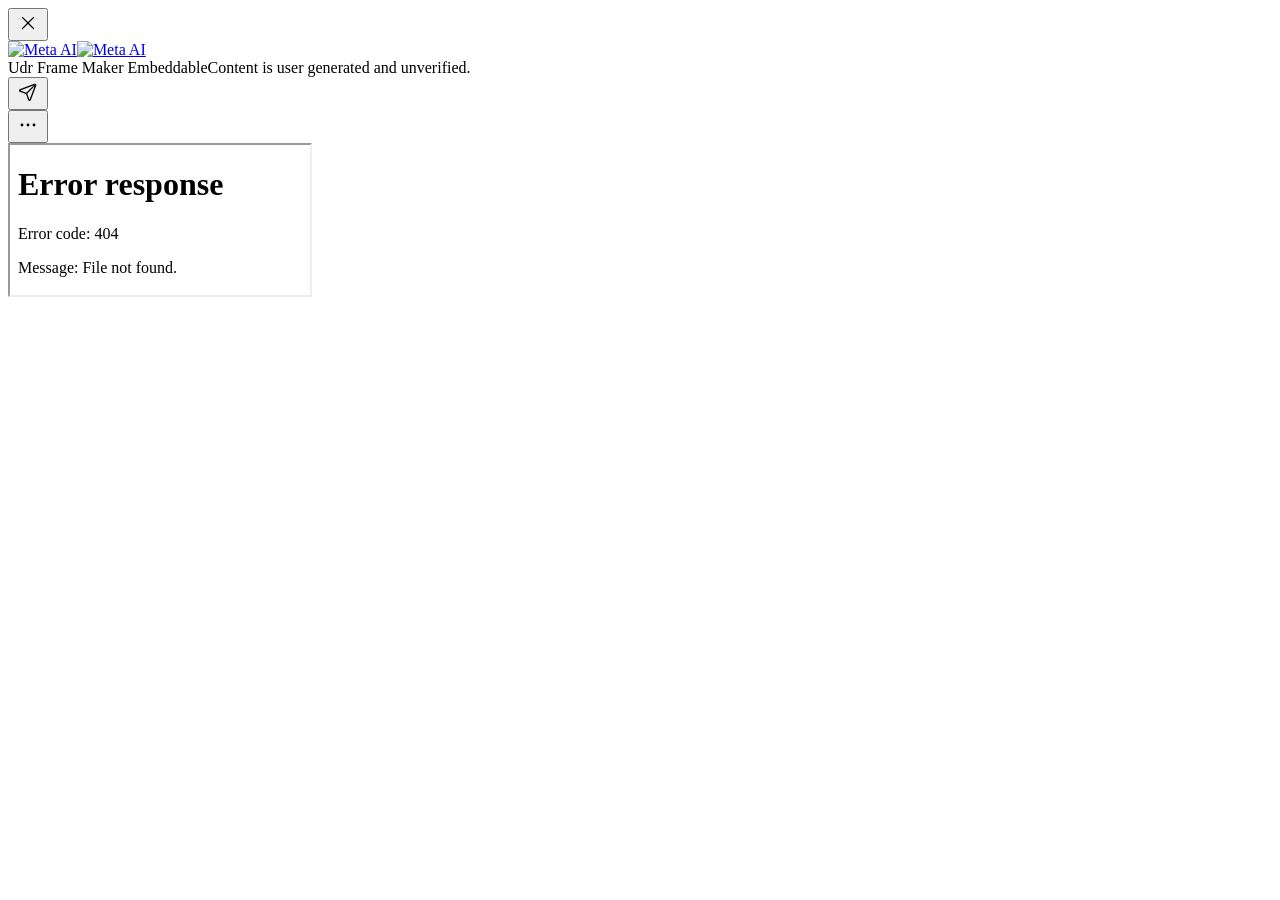
==== docs/frame-maker/index.html @ 762e9730 "Add files via upload" ====
<!DOCTYPE html>
<!-- saved from url=(0064)https://www.meta.ai/share/a/78ce10a7-9232-4076-9b09-991874a0c097 -->
<html lang="en-US" dir="ltr" class="omuUYW_variable K58pLa_variable ofgVna_variable light antialiased" data-style="default" data-accent-color="blue"><head><meta http-equiv="Content-Type" content="text/html; charset=UTF-8"><meta name="viewport" content="width=device-width, initial-scale=1, maximum-scale=2, viewport-fit=cover"><link rel="stylesheet" href="./Frame_Maker_files/1az8edaj9lvr_.css" nonce="" data-precedence="next"><link rel="stylesheet" href="./Frame_Maker_files/1r941-eexidie.css" nonce="" data-precedence="next"><link rel="stylesheet" href="./Frame_Maker_files/2yqb62jqntuq0.css" nonce="" data-precedence="next"><link rel="stylesheet" href="./Frame_Maker_files/24xv6fzsaklmb.css" nonce="" data-precedence="next"><link rel="stylesheet" href="./Frame_Maker_files/3quj_fhvs-ds9.css" nonce="" data-precedence="next"><link rel="stylesheet" href="./Frame_Maker_files/3t6sdti575wzf.css" nonce="" data-precedence="next"><link rel="preload" as="script" fetchpriority="low" nonce="" href="./Frame_Maker_files/1_unc89zje1l3.js.download"><script src="./Frame_Maker_files/2_u_4-7ysrbjp.js.download" async="" nonce=""></script><script src="./Frame_Maker_files/0rd384-a-ngv3.js.download" async="" nonce=""></script><script src="./Frame_Maker_files/3cq9nfx4krlt_.js.download" async="" nonce=""></script><script src="./Frame_Maker_files/15lg8do6tvazp.js.download" async="" nonce=""></script><script src="./Frame_Maker_files/turbopack-2sqw3b0qqgmuj.js.download" async="" nonce=""></script><script src="./Frame_Maker_files/3ncd0e75acvi-.js.download" async="" nonce=""></script><script src="./Frame_Maker_files/0eiaaulq25mcd.js.download" async="" nonce=""></script><script src="./Frame_Maker_files/3s1lkmk0lsqra.js.download" async="" nonce=""></script><script src="./Frame_Maker_files/3ypbvv2n56hql.js.download" async="" nonce=""></script><script src="./Frame_Maker_files/2pgp209qe24av.js.download" async="" nonce=""></script><script src="./Frame_Maker_files/0bh_pd_2nnjsx.js.download" async="" nonce=""></script><script src="./Frame_Maker_files/2890objf28g1h.js.download" async="" nonce=""></script><script src="./Frame_Maker_files/3rz49u5aud30x.js.download" async="" nonce=""></script><script src="./Frame_Maker_files/0wgs88-2i3tuy.js.download" async="" nonce=""></script><script src="./Frame_Maker_files/0gtzbr8eihewe.js.download" async="" nonce=""></script><script src="./Frame_Maker_files/0g1yjfb9in0f4.js.download" async="" nonce=""></script><script src="./Frame_Maker_files/220s6seiiu5fl.js.download" async="" nonce=""></script><script src="./Frame_Maker_files/080nm64b98-8l.js.download" async="" nonce=""></script><script src="./Frame_Maker_files/336tciquglqsl.js.download" async="" nonce=""></script><script src="./Frame_Maker_files/3h5s6an099ws6.js.download" async="" nonce=""></script><script src="./Frame_Maker_files/1ms9xt20986y0.js.download" async="" nonce=""></script><script src="./Frame_Maker_files/0bf6mpxa1lnct.js.download" async="" nonce=""></script><script src="./Frame_Maker_files/3-occmv4fwo_g.js.download" async="" nonce=""></script><script src="./Frame_Maker_files/3fqr0gtn1bdom.js.download" async="" nonce=""></script><script src="./Frame_Maker_files/0dhohu84yffn-.js.download" async="" nonce=""></script><script src="./Frame_Maker_files/1v8j8_xpa_z20.js.download" async="" nonce=""></script><script src="./Frame_Maker_files/0o5v_vohmw3m4.js.download" async="" nonce=""></script><script src="./Frame_Maker_files/1-928oi-eosh2.js.download" async="" nonce=""></script><script src="./Frame_Maker_files/27itnyb6g-df4.js.download" async="" nonce=""></script><script src="./Frame_Maker_files/30ee227tkrza1.js.download" async="" nonce=""></script><script src="./Frame_Maker_files/31lz42og5q9qy.js.download" async="" nonce=""></script><script src="./Frame_Maker_files/3do5s8m4vkclv.js.download" async="" nonce=""></script><script src="./Frame_Maker_files/3iuuhqgcvnoi2.js.download" async="" nonce=""></script><script src="./Frame_Maker_files/3e90junbt_ht_.js.download" async="" nonce=""></script><script src="./Frame_Maker_files/2_j6565clm1ks.js.download" async="" nonce=""></script><script src="./Frame_Maker_files/15070a2gybytv.js.download" async="" nonce=""></script><script src="./Frame_Maker_files/41r85hjwhp9mz.js.download" async="" nonce=""></script><script src="./Frame_Maker_files/2qrhfye0fxcum.js.download" async="" nonce=""></script><script src="./Frame_Maker_files/3t026bw2-orm-.js.download" async="" nonce=""></script><script src="./Frame_Maker_files/21gnvw_u1j00p.js.download" async="" nonce=""></script><script src="./Frame_Maker_files/2wk9kvdbys0jx.js.download" async="" nonce=""></script><script src="./Frame_Maker_files/40loj0b950hpk.js.download" async="" nonce=""></script><script src="./Frame_Maker_files/0ka4haw2vhnzj.js.download" async="" nonce=""></script><script src="./Frame_Maker_files/3ckf4c_0pj936.js.download" async="" nonce=""></script><script src="./Frame_Maker_files/28vy7zdvh6d0u.js.download" async="" nonce=""></script><script src="./Frame_Maker_files/346nlt87f6mcx.js.download" async="" nonce=""></script><script src="./Frame_Maker_files/1lp52zn1w1luy.js.download" async="" nonce=""></script><script src="./Frame_Maker_files/3i_j5xgqop20h.js.download" async="" nonce=""></script><script src="./Frame_Maker_files/1i9kijdj2_1mx.js.download" async="" nonce=""></script><script src="./Frame_Maker_files/15uqq732h7a_o.js.download" async="" nonce=""></script><script src="./Frame_Maker_files/08ub47aakwllo.js.download" async="" nonce=""></script><script src="./Frame_Maker_files/1iw2jnnj3bsuy.js.download" async="" nonce=""></script><script src="./Frame_Maker_files/3oc6zfxgu0qq8.js.download" async="" nonce=""></script><script src="./Frame_Maker_files/37tiq3qeb875_.js.download" async="" nonce=""></script><script src="./Frame_Maker_files/3s4sm8rzntevz.js.download" async="" nonce=""></script><meta name="theme-color" content="#ffffff" media="(prefers-color-scheme: light)"><meta name="theme-color" content="#17171a" media="(prefers-color-scheme: dark)"><title>Meta AI</title><meta name="description" content="Use Meta AI assistant to get things done, create AI-generated images for free, and get answers to any of your questions."><meta name="apple-itunes-app" content="app-id=1558240027"><meta name="format-detection" content="telephone=no"><link rel="icon" href="https://www.meta.ai/favicon.ico?v=3" sizes="16x16 32x32 48x48" data-default-icon="/favicon.ico?v=3" data-badged-icon="/favicon-badged.ico?v=3"><link rel="apple-touch-icon" href="https://www.meta.ai/images/pwa_icons/apple/180.png?v=1"><meta name="next-size-adjust" content=""><link rel="manifest" href="https://www.meta.ai/manifest.json?v=2" crossorigin="use-credentials"><script id="ecto-is-employee" nonce="">window.__ECTO_IS_EMPLOYEE__=false;</script><script id="ecto-system-theme" nonce="">(function(){try{var d=document.documentElement,c=d.classList,m=window.matchMedia("(prefers-color-scheme: dark)");if(m.matches&&!c.contains("dark")){c.remove("light");c.add("dark")}else if(!m.matches&&!c.contains("light")){c.remove("dark");c.add("light")}}catch(e){}})()</script><script id="ecto-app-install-banner" nonce="">(function(){try{if(window.sessionStorage.getItem("ecto_app_install_banner_dismissed")==="1"||window.matchMedia("(display-mode: standalone)").matches){document.documentElement.setAttribute("data-app-install-banner","hidden")}}catch(e){}})()</script><script id="ecto-logged-out-signin-card" nonce="">(function(){try{if(window.sessionStorage.getItem("ecto_logged_out_signin_card_dismissed")==="1"){document.documentElement.setAttribute("data-signin-card","hidden")}}catch(e){}})()</script><script src="./Frame_Maker_files/0c0hxoamwjsbw.js.download" nomodule="" nonce=""></script><link rel="preload" href="https://www.meta.ai/_next/static/immutable/media/OptimisticAI_VF_Optimized-s.p.1qcbydubu9isy.woff2" as="font" crossorigin="" nonce="" type="font/woff2"><link rel="preload" href="https://www.meta.ai/_next/static/immutable/media/OptimisticAI_W_TextRegularIt-s.p.2woqy10pf2_t7.woff2" as="font" crossorigin="" nonce="" type="font/woff2"><script src="./Frame_Maker_files/script.js.download" data-sdkn="@vercel/analytics/next" data-sdkv="2.0.1" data-disable-auto-track="1" data-view-endpoint="/e8eadd7b59a4e501/view" data-event-endpoint="/e8eadd7b59a4e501/event" data-session-endpoint="/e8eadd7b59a4e501/session" defer=""></script><script src="./Frame_Maker_files/script(1).js.download" defer="" data-sdkn="@vercel/speed-insights/next" data-sdkv="2.0.0" data-route="/share/a/[id]" data-endpoint="/cd6c4e7474f67e39/vitals"></script><script src="./Frame_Maker_files/0lg3_vsim2ci9.js.download"></script><script src="./Frame_Maker_files/3918_xlq348h5.js.download"></script><script src="./Frame_Maker_files/34nuj2z7hrxkr.js.download"></script><script src="./Frame_Maker_files/20r_zsz-ed1py.js.download"></script><script src="./Frame_Maker_files/0gi73nqjjpm0a.js.download"></script><script src="./Frame_Maker_files/3hz_h2fkp2vdf.js.download"></script><script src="./Frame_Maker_files/0_srj3a9d35-q.js.download"></script><script src="./Frame_Maker_files/3myfqalqn5-c1.js.download"></script><style type="text/css">[data-sonner-toaster][dir=ltr],html[dir=ltr]{--toast-icon-margin-start:-3px;--toast-icon-margin-end:4px;--toast-svg-margin-start:-1px;--toast-svg-margin-end:0px;--toast-button-margin-start:auto;--toast-button-margin-end:0;--toast-close-button-start:0;--toast-close-button-end:unset;--toast-close-button-transform:translate(-35%, -35%)}[data-sonner-toaster][dir=rtl],html[dir=rtl]{--toast-icon-margin-start:4px;--toast-icon-margin-end:-3px;--toast-svg-margin-start:0px;--toast-svg-margin-end:-1px;--toast-button-margin-start:0;--toast-button-margin-end:auto;--toast-close-button-start:unset;--toast-close-button-end:0;--toast-close-button-transform:translate(35%, -35%)}[data-sonner-toaster]{position:fixed;width:var(--width);font-family:ui-sans-serif,system-ui,-apple-system,BlinkMacSystemFont,Segoe UI,Roboto,Helvetica Neue,Arial,Noto Sans,sans-serif,Apple Color Emoji,Segoe UI Emoji,Segoe UI Symbol,Noto Color Emoji;--gray1:hsl(0, 0%, 99%);--gray2:hsl(0, 0%, 97.3%);--gray3:hsl(0, 0%, 95.1%);--gray4:hsl(0, 0%, 93%);--gray5:hsl(0, 0%, 90.9%);--gray6:hsl(0, 0%, 88.7%);--gray7:hsl(0, 0%, 85.8%);--gray8:hsl(0, 0%, 78%);--gray9:hsl(0, 0%, 56.1%);--gray10:hsl(0, 0%, 52.3%);--gray11:hsl(0, 0%, 43.5%);--gray12:hsl(0, 0%, 9%);--border-radius:8px;box-sizing:border-box;padding:0;margin:0;list-style:none;outline:0;z-index:999999999;transition:transform .4s ease}@media (hover:none) and (pointer:coarse){[data-sonner-toaster][data-lifted=true]{transform:none}}[data-sonner-toaster][data-x-position=right]{right:var(--offset-right)}[data-sonner-toaster][data-x-position=left]{left:var(--offset-left)}[data-sonner-toaster][data-x-position=center]{left:50%;transform:translateX(-50%)}[data-sonner-toaster][data-y-position=top]{top:var(--offset-top)}[data-sonner-toaster][data-y-position=bottom]{bottom:var(--offset-bottom)}[data-sonner-toast]{--y:translateY(100%);--lift-amount:calc(var(--lift) * var(--gap));z-index:var(--z-index);position:absolute;opacity:0;transform:var(--y);touch-action:none;transition:transform .4s,opacity .4s,height .4s,box-shadow .2s;box-sizing:border-box;outline:0;overflow-wrap:anywhere}[data-sonner-toast][data-styled=true]{padding:16px;background:var(--normal-bg);border:1px solid var(--normal-border);color:var(--normal-text);border-radius:var(--border-radius);box-shadow:0 4px 12px rgba(0,0,0,.1);width:var(--width);font-size:13px;display:flex;align-items:center;gap:6px}[data-sonner-toast]:focus-visible{box-shadow:0 4px 12px rgba(0,0,0,.1),0 0 0 2px rgba(0,0,0,.2)}[data-sonner-toast][data-y-position=top]{top:0;--y:translateY(-100%);--lift:1;--lift-amount:calc(1 * var(--gap))}[data-sonner-toast][data-y-position=bottom]{bottom:0;--y:translateY(100%);--lift:-1;--lift-amount:calc(var(--lift) * var(--gap))}[data-sonner-toast][data-styled=true] [data-description]{font-weight:400;line-height:1.4;color:#3f3f3f}[data-rich-colors=true][data-sonner-toast][data-styled=true] [data-description]{color:inherit}[data-sonner-toaster][data-sonner-theme=dark] [data-description]{color:#e8e8e8}[data-sonner-toast][data-styled=true] [data-title]{font-weight:500;line-height:1.5;color:inherit}[data-sonner-toast][data-styled=true] [data-icon]{display:flex;height:16px;width:16px;position:relative;justify-content:flex-start;align-items:center;flex-shrink:0;margin-left:var(--toast-icon-margin-start);margin-right:var(--toast-icon-margin-end)}[data-sonner-toast][data-promise=true] [data-icon]>svg{opacity:0;transform:scale(.8);transform-origin:center;animation:sonner-fade-in .3s ease forwards}[data-sonner-toast][data-styled=true] [data-icon]>*{flex-shrink:0}[data-sonner-toast][data-styled=true] [data-icon] svg{margin-left:var(--toast-svg-margin-start);margin-right:var(--toast-svg-margin-end)}[data-sonner-toast][data-styled=true] [data-content]{display:flex;flex-direction:column;gap:2px}[data-sonner-toast][data-styled=true] [data-button]{border-radius:4px;padding-left:8px;padding-right:8px;height:24px;font-size:12px;color:var(--normal-bg);background:var(--normal-text);margin-left:var(--toast-button-margin-start);margin-right:var(--toast-button-margin-end);border:none;font-weight:500;cursor:pointer;outline:0;display:flex;align-items:center;flex-shrink:0;transition:opacity .4s,box-shadow .2s}[data-sonner-toast][data-styled=true] [data-button]:focus-visible{box-shadow:0 0 0 2px rgba(0,0,0,.4)}[data-sonner-toast][data-styled=true] [data-button]:first-of-type{margin-left:var(--toast-button-margin-start);margin-right:var(--toast-button-margin-end)}[data-sonner-toast][data-styled=true] [data-cancel]{color:var(--normal-text);background:rgba(0,0,0,.08)}[data-sonner-toaster][data-sonner-theme=dark] [data-sonner-toast][data-styled=true] [data-cancel]{background:rgba(255,255,255,.3)}[data-sonner-toast][data-styled=true] [data-close-button]{position:absolute;left:var(--toast-close-button-start);right:var(--toast-close-button-end);top:0;height:20px;width:20px;display:flex;justify-content:center;align-items:center;padding:0;color:var(--gray12);background:var(--normal-bg);border:1px solid var(--gray4);transform:var(--toast-close-button-transform);border-radius:50%;cursor:pointer;z-index:1;transition:opacity .1s,background .2s,border-color .2s}[data-sonner-toast][data-styled=true] [data-close-button]:focus-visible{box-shadow:0 4px 12px rgba(0,0,0,.1),0 0 0 2px rgba(0,0,0,.2)}[data-sonner-toast][data-styled=true] [data-disabled=true]{cursor:not-allowed}[data-sonner-toast][data-styled=true]:hover [data-close-button]:hover{background:var(--gray2);border-color:var(--gray5)}[data-sonner-toast][data-swiping=true]::before{content:'';position:absolute;left:-100%;right:-100%;height:100%;z-index:-1}[data-sonner-toast][data-y-position=top][data-swiping=true]::before{bottom:50%;transform:scaleY(3) translateY(50%)}[data-sonner-toast][data-y-position=bottom][data-swiping=true]::before{top:50%;transform:scaleY(3) translateY(-50%)}[data-sonner-toast][data-swiping=false][data-removed=true]::before{content:'';position:absolute;inset:0;transform:scaleY(2)}[data-sonner-toast][data-expanded=true]::after{content:'';position:absolute;left:0;height:calc(var(--gap) + 1px);bottom:100%;width:100%}[data-sonner-toast][data-mounted=true]{--y:translateY(0);opacity:1}[data-sonner-toast][data-expanded=false][data-front=false]{--scale:var(--toasts-before) * 0.05 + 1;--y:translateY(calc(var(--lift-amount) * var(--toasts-before))) scale(calc(-1 * var(--scale)));height:var(--front-toast-height)}[data-sonner-toast]>*{transition:opacity .4s}[data-sonner-toast][data-x-position=right]{right:0}[data-sonner-toast][data-x-position=left]{left:0}[data-sonner-toast][data-expanded=false][data-front=false][data-styled=true]>*{opacity:0}[data-sonner-toast][data-visible=false]{opacity:0;pointer-events:none}[data-sonner-toast][data-mounted=true][data-expanded=true]{--y:translateY(calc(var(--lift) * var(--offset)));height:var(--initial-height)}[data-sonner-toast][data-removed=true][data-front=true][data-swipe-out=false]{--y:translateY(calc(var(--lift) * -100%));opacity:0}[data-sonner-toast][data-removed=true][data-front=false][data-swipe-out=false][data-expanded=true]{--y:translateY(calc(var(--lift) * var(--offset) + var(--lift) * -100%));opacity:0}[data-sonner-toast][data-removed=true][data-front=false][data-swipe-out=false][data-expanded=false]{--y:translateY(40%);opacity:0;transition:transform .5s,opacity .2s}[data-sonner-toast][data-removed=true][data-front=false]::before{height:calc(var(--initial-height) + 20%)}[data-sonner-toast][data-swiping=true]{transform:var(--y) translateY(var(--swipe-amount-y,0)) translateX(var(--swipe-amount-x,0));transition:none}[data-sonner-toast][data-swiped=true]{user-select:none}[data-sonner-toast][data-swipe-out=true][data-y-position=bottom],[data-sonner-toast][data-swipe-out=true][data-y-position=top]{animation-duration:.2s;animation-timing-function:ease-out;animation-fill-mode:forwards}[data-sonner-toast][data-swipe-out=true][data-swipe-direction=left]{animation-name:swipe-out-left}[data-sonner-toast][data-swipe-out=true][data-swipe-direction=right]{animation-name:swipe-out-right}[data-sonner-toast][data-swipe-out=true][data-swipe-direction=up]{animation-name:swipe-out-up}[data-sonner-toast][data-swipe-out=true][data-swipe-direction=down]{animation-name:swipe-out-down}@keyframes swipe-out-left{from{transform:var(--y) translateX(var(--swipe-amount-x));opacity:1}to{transform:var(--y) translateX(calc(var(--swipe-amount-x) - 100%));opacity:0}}@keyframes swipe-out-right{from{transform:var(--y) translateX(var(--swipe-amount-x));opacity:1}to{transform:var(--y) translateX(calc(var(--swipe-amount-x) + 100%));opacity:0}}@keyframes swipe-out-up{from{transform:var(--y) translateY(var(--swipe-amount-y));opacity:1}to{transform:var(--y) translateY(calc(var(--swipe-amount-y) - 100%));opacity:0}}@keyframes swipe-out-down{from{transform:var(--y) translateY(var(--swipe-amount-y));opacity:1}to{transform:var(--y) translateY(calc(var(--swipe-amount-y) + 100%));opacity:0}}@media (max-width:600px){[data-sonner-toaster]{position:fixed;right:var(--mobile-offset-right);left:var(--mobile-offset-left);width:100%}[data-sonner-toaster][dir=rtl]{left:calc(var(--mobile-offset-left) * -1)}[data-sonner-toaster] [data-sonner-toast]{left:0;right:0;width:calc(100% - var(--mobile-offset-left) * 2)}[data-sonner-toaster][data-x-position=left]{left:var(--mobile-offset-left)}[data-sonner-toaster][data-y-position=bottom]{bottom:var(--mobile-offset-bottom)}[data-sonner-toaster][data-y-position=top]{top:var(--mobile-offset-top)}[data-sonner-toaster][data-x-position=center]{left:var(--mobile-offset-left);right:var(--mobile-offset-right);transform:none}}[data-sonner-toaster][data-sonner-theme=light]{--normal-bg:#fff;--normal-border:var(--gray4);--normal-text:var(--gray12);--success-bg:hsl(143, 85%, 96%);--success-border:hsl(145, 92%, 87%);--success-text:hsl(140, 100%, 27%);--info-bg:hsl(208, 100%, 97%);--info-border:hsl(221, 91%, 93%);--info-text:hsl(210, 92%, 45%);--warning-bg:hsl(49, 100%, 97%);--warning-border:hsl(49, 91%, 84%);--warning-text:hsl(31, 92%, 45%);--error-bg:hsl(359, 100%, 97%);--error-border:hsl(359, 100%, 94%);--error-text:hsl(360, 100%, 45%)}[data-sonner-toaster][data-sonner-theme=light] [data-sonner-toast][data-invert=true]{--normal-bg:#000;--normal-border:hsl(0, 0%, 20%);--normal-text:var(--gray1)}[data-sonner-toaster][data-sonner-theme=dark] [data-sonner-toast][data-invert=true]{--normal-bg:#fff;--normal-border:var(--gray3);--normal-text:var(--gray12)}[data-sonner-toaster][data-sonner-theme=dark]{--normal-bg:#000;--normal-bg-hover:hsl(0, 0%, 12%);--normal-border:hsl(0, 0%, 20%);--normal-border-hover:hsl(0, 0%, 25%);--normal-text:var(--gray1);--success-bg:hsl(150, 100%, 6%);--success-border:hsl(147, 100%, 12%);--success-text:hsl(150, 86%, 65%);--info-bg:hsl(215, 100%, 6%);--info-border:hsl(223, 43%, 17%);--info-text:hsl(216, 87%, 65%);--warning-bg:hsl(64, 100%, 6%);--warning-border:hsl(60, 100%, 9%);--warning-text:hsl(46, 87%, 65%);--error-bg:hsl(358, 76%, 10%);--error-border:hsl(357, 89%, 16%);--error-text:hsl(358, 100%, 81%)}[data-sonner-toaster][data-sonner-theme=dark] [data-sonner-toast] [data-close-button]{background:var(--normal-bg);border-color:var(--normal-border);color:var(--normal-text)}[data-sonner-toaster][data-sonner-theme=dark] [data-sonner-toast] [data-close-button]:hover{background:var(--normal-bg-hover);border-color:var(--normal-border-hover)}[data-rich-colors=true][data-sonner-toast][data-type=success]{background:var(--success-bg);border-color:var(--success-border);color:var(--success-text)}[data-rich-colors=true][data-sonner-toast][data-type=success] [data-close-button]{background:var(--success-bg);border-color:var(--success-border);color:var(--success-text)}[data-rich-colors=true][data-sonner-toast][data-type=info]{background:var(--info-bg);border-color:var(--info-border);color:var(--info-text)}[data-rich-colors=true][data-sonner-toast][data-type=info] [data-close-button]{background:var(--info-bg);border-color:var(--info-border);color:var(--info-text)}[data-rich-colors=true][data-sonner-toast][data-type=warning]{background:var(--warning-bg);border-color:var(--warning-border);color:var(--warning-text)}[data-rich-colors=true][data-sonner-toast][data-type=warning] [data-close-button]{background:var(--warning-bg);border-color:var(--warning-border);color:var(--warning-text)}[data-rich-colors=true][data-sonner-toast][data-type=error]{background:var(--error-bg);border-color:var(--error-border);color:var(--error-text)}[data-rich-colors=true][data-sonner-toast][data-type=error] [data-close-button]{background:var(--error-bg);border-color:var(--error-border);color:var(--error-text)}.sonner-loading-wrapper{--size:16px;height:var(--size);width:var(--size);position:absolute;inset:0;z-index:10}.sonner-loading-wrapper[data-visible=false]{transform-origin:center;animation:sonner-fade-out .2s ease forwards}.sonner-spinner{position:relative;top:50%;left:50%;height:var(--size);width:var(--size)}.sonner-loading-bar{animation:sonner-spin 1.2s linear infinite;background:var(--gray11);border-radius:6px;height:8%;left:-10%;position:absolute;top:-3.9%;width:24%}.sonner-loading-bar:first-child{animation-delay:-1.2s;transform:rotate(.0001deg) translate(146%)}.sonner-loading-bar:nth-child(2){animation-delay:-1.1s;transform:rotate(30deg) translate(146%)}.sonner-loading-bar:nth-child(3){animation-delay:-1s;transform:rotate(60deg) translate(146%)}.sonner-loading-bar:nth-child(4){animation-delay:-.9s;transform:rotate(90deg) translate(146%)}.sonner-loading-bar:nth-child(5){animation-delay:-.8s;transform:rotate(120deg) translate(146%)}.sonner-loading-bar:nth-child(6){animation-delay:-.7s;transform:rotate(150deg) translate(146%)}.sonner-loading-bar:nth-child(7){animation-delay:-.6s;transform:rotate(180deg) translate(146%)}.sonner-loading-bar:nth-child(8){animation-delay:-.5s;transform:rotate(210deg) translate(146%)}.sonner-loading-bar:nth-child(9){animation-delay:-.4s;transform:rotate(240deg) translate(146%)}.sonner-loading-bar:nth-child(10){animation-delay:-.3s;transform:rotate(270deg) translate(146%)}.sonner-loading-bar:nth-child(11){animation-delay:-.2s;transform:rotate(300deg) translate(146%)}.sonner-loading-bar:nth-child(12){animation-delay:-.1s;transform:rotate(330deg) translate(146%)}@keyframes sonner-fade-in{0%{opacity:0;transform:scale(.8)}100%{opacity:1;transform:scale(1)}}@keyframes sonner-fade-out{0%{opacity:1;transform:scale(1)}100%{opacity:0;transform:scale(.8)}}@keyframes sonner-spin{0%{opacity:1}100%{opacity:.15}}@media (prefers-reduced-motion){.sonner-loading-bar,[data-sonner-toast],[data-sonner-toast]>*{transition:none!important;animation:none!important}}.sonner-loader{position:absolute;top:50%;left:50%;transform:translate(-50%,-50%);transform-origin:center;transition:opacity .2s,transform .2s}.sonner-loader[data-visible=false]{opacity:0;transform:scale(.8) translate(-50%,-50%)}</style></head><body><div hidden=""><!--$--><!--/$--></div><!--$--><!--html--><!--head--><!--body--><!--&--><!--&--><!--&--><!--&--><!--$--><div class="bg-bg-primary flex h-dvh flex-col"><!--$--><!--$--><!--/$--><!--$--><section aria-label="Notifications alt+T" tabindex="-1" aria-live="polite" aria-relevant="additions text" aria-atomic="false"></section><div class="flex shrink-0 items-center justify-between gap-3 p-4"><div class="flex min-w-0 flex-1 items-center gap-3"><a href="https://www.meta.ai/" class="shrink-0 no-underline"><div class="contents"><button aria-label="Close" class="enabled:active:scale-98 inline-flex shrink-0 cursor-pointer items-center justify-center rounded-round focus:not-focus-visible:outline-none transition-transform duration-150 ease-in-out disabled:pointer-events-none disabled:opacity-50 select-none size-9 shadow-blur-elevation-01 backdrop-blur-elevation-01 enabled:hover:filter-[brightness(0.99)] enabled:active:filter-[brightness(0.975)] dark:enabled:active:filter-[brightness(0.9)] text-text-primary relative enabled:hover:after:absolute enabled:hover:after:inset-0 enabled:hover:after:rounded-round enabled:hover:after:bg-[rgba(255,255,255,0.025)] enabled:hover:after:content-[''] dark:enabled:hover:filter-none bg-fill-blur-thick" data-slot="button"><svg viewBox="0 0 32 32" fill="none" width="24" height="24" class="m-0.5"><path d="M22.88 24.12a.877.877 0 0 0 1.239-1.239l-6.881-6.88 6.88-6.882a.876.876 0 0 0-1.238-1.238L16 14.761l-6.881-6.88A.876.876 0 0 0 7.88 9.119L14.761 16l-6.88 6.881a.877.877 0 0 0 1.238 1.238l6.88-6.88 6.881 6.88z" fill="currentColor"></path></svg></button></div></a><a href="https://www.meta.ai/" class="shrink-0 no-underline"><img src="./Frame_Maker_files/saved_resource" alt="Meta AI" class="h-5 w-5 max-w-none shrink-0 object-contain brightness-0 sm:hidden dark:invert"><img src="./Frame_Maker_files/saved_resource(1)" alt="Meta AI" class="hidden h-6 w-auto max-w-none shrink-0 brightness-0 sm:block dark:invert"></a><div class="flex min-w-0 flex-col"><span class="text-subheadline-medium text-text-primary truncate">Udr Frame Maker Embeddable</span><span class="text-caption-2 text-text-secondary truncate">Content is user generated and unverified.</span></div></div><div class="flex shrink-0 items-center gap-2"><div class="contents"><button aria-label="Share" class="enabled:active:scale-98 inline-flex shrink-0 cursor-pointer items-center justify-center rounded-round focus:not-focus-visible:outline-none transition-transform duration-150 ease-in-out disabled:pointer-events-none disabled:opacity-50 select-none size-9 shadow-blur-elevation-01 backdrop-blur-elevation-01 enabled:hover:filter-[brightness(0.99)] enabled:active:filter-[brightness(0.975)] dark:enabled:active:filter-[brightness(0.9)] text-text-primary relative enabled:hover:after:absolute enabled:hover:after:inset-0 enabled:hover:after:rounded-round enabled:hover:after:bg-[rgba(255,255,255,0.025)] enabled:hover:after:content-[''] dark:enabled:hover:filter-none bg-fill-blur-thick" data-slot="dropdown-menu-trigger" type="button" id="radix-_R_ahdanpfiv5udb_" aria-haspopup="menu" aria-expanded="false" data-state="closed"><svg viewBox="0 0 32 32" fill="none" width="24" height="24" class="m-0.5"><path fill-rule="evenodd" clip-rule="evenodd" d="M24.692 4.965c.331-.091.768-.179 1.202-.031.551.187.985.62 1.172 1.172.148.434.06.87-.031 1.202-.097.351-.262.789-.452 1.296L20.34 25.25c-.228.61-.42 1.123-.6 1.5-.162.34-.41.79-.858 1.024a1.875 1.875 0 0 1-1.544.087l-.21-.095-.158-.1c-.346-.25-.55-.633-.688-.933-.176-.379-.362-.894-.585-1.506l-1.754-4.824c-.297-.818-.399-1.075-.544-1.282a2.126 2.126 0 0 0-.521-.521c-.208-.145-.465-.247-1.283-.544l-4.823-1.754c-.612-.223-1.127-.409-1.507-.585-.342-.16-.793-.401-1.032-.847a1.876 1.876 0 0 1-.103-1.544l.094-.21c.235-.448.684-.695 1.025-.857.377-.18.89-.372 1.5-.6l16.647-6.243c.507-.19.945-.355 1.296-.452zM15.26 17.961c-.105.109-.212.217-.318.325.245.405.413.88.646 1.52l1.753 4.823c.235.645.391 1.074.528 1.368.06.129.103.2.127.236a.119.119 0 0 0 .034 0c.024-.035.069-.106.13-.235.14-.293.301-.72.542-1.362l6.21-16.563-9.652 9.888zm-7.896-4.663c-.642.24-1.07.402-1.362.542-.13.061-.201.105-.237.129a.12.12 0 0 0 0 .034c.036.023.108.068.238.128.294.137.723.293 1.368.527l4.823 1.754c.638.232 1.114.4 1.518.645l.327-.318c3.295-3.216 6.589-6.434 9.883-9.651l-16.558 6.21z" fill="currentColor"></path></svg></button></div><div class="contents"><button aria-label="More" class="enabled:active:scale-98 inline-flex shrink-0 cursor-pointer items-center justify-center rounded-round focus:not-focus-visible:outline-none transition-transform duration-150 ease-in-out disabled:pointer-events-none disabled:opacity-50 select-none size-9 shadow-blur-elevation-01 backdrop-blur-elevation-01 enabled:hover:filter-[brightness(0.99)] enabled:active:filter-[brightness(0.975)] dark:enabled:active:filter-[brightness(0.9)] text-text-primary relative enabled:hover:after:absolute enabled:hover:after:inset-0 enabled:hover:after:rounded-round enabled:hover:after:bg-[rgba(255,255,255,0.025)] enabled:hover:after:content-[''] dark:enabled:hover:filter-none bg-fill-blur-thick" data-slot="dropdown-menu-trigger" type="button" id="radix-_R_ehdanpfiv5udb_" aria-haspopup="menu" aria-expanded="false" data-state="closed" data-menu-closing="true"><svg viewBox="0 0 32 32" fill="none" width="24" height="24" class="m-0.5"><path d="M8 14.125a1.875 1.875 0 1 1 0 3.75 1.875 1.875 0 0 1 0-3.75zm8 0a1.875 1.875 0 1 1 0 3.75 1.875 1.875 0 0 1 0-3.75zm8 0a1.875 1.875 0 1 1 0 3.75 1.875 1.875 0 0 1 0-3.75z" fill="currentColor"></path></svg></button></div></div></div><!--/$--><div class="relative min-h-0 flex-1"><iframe allow="autoplay; fullscreen" sandbox="allow-scripts allow-forms allow-same-origin allow-downloads" class="h-full w-full border-0 rounded-t-12" style="background-color: rgb(255, 255, 255); opacity: 1;" title="Shared artifact" src="./Frame_Maker_files/html.html"></iframe></div><!--$--><!--/$--><!--/$--></div><!--/$--><!--$--><!--/$--><!--/&--><!--/&--><!--/&--><!--/&--><div data-ignore-initial-load="true"><!--$--><!--/$--><!--$--><!--/$--></div><!--/$--><script nonce="">requestAnimationFrame(function(){$RT=performance.now()});</script><script nonce="" id="_R_">(globalThis["TURBOPACK"] || (globalThis["TURBOPACK"] = [])).push({"otherChunks":["static/immutable/chunks/1_unc89zje1l3.js","static/immutable/chunks/2_u_4-7ysrbjp.js","static/immutable/chunks/0rd384-a-ngv3.js","static/immutable/chunks/3cq9nfx4krlt_.js","static/immutable/chunks/15lg8do6tvazp.js"],"runtimeModuleIds":[842129]});</script><script src="./Frame_Maker_files/1_unc89zje1l3.js.download" nonce="" async=""></script><script nonce="">(self.__next_f=self.__next_f||[]).push([0])</script><script nonce="">self.__next_f.push([1,"1:\"/_next/static/immutable/chunks/3ncd0e75acvi-.js\"\n2:\"/_next/static/immutable/chunks/0eiaaulq25mcd.js\"\n3:\"/_next/static/immutable/chunks/3s1lkmk0lsqra.js\"\n4:\"/_next/static/immutable/chunks/3ypbvv2n56hql.js\"\n5:\"/_next/static/immutable/chunks/2pgp209qe24av.js\"\n6:\"/_next/static/immutable/chunks/0bh_pd_2nnjsx.js\"\n7:\"/_next/static/immutable/chunks/2890objf28g1h.js\"\n8:\"/_next/static/immutable/chunks/3rz49u5aud30x.js\"\n9:\"/_next/static/immutable/chunks/0wgs88-2i3tuy.js\"\na:\"/_next/static/immutable/chunks/0gtzbr8eihewe.js\"\nb:\"/_next/static/immutable/chunks/0g1yjfb9in0f4.js\"\nc:\"/_next/static/immutable/chunks/220s6seiiu5fl.js\"\nd:\"/_next/static/immutable/chunks/080nm64b98-8l.js\"\ne:\"/_next/static/immutable/chunks/336tciquglqsl.js\"\nf:\"/_next/static/immutable/chunks/3h5s6an099ws6.js\"\n10:\"/_next/static/immutable/chunks/1ms9xt20986y0.js\"\n11:\"/_next/static/immutable/chunks/0bf6mpxa1lnct.js\"\n12:\"/_next/static/immutable/chunks/3-occmv4fwo_g.js\"\n13:\"/_next/static/immutable/chunks/3fqr0gtn1bdom.js\"\n14:\"/_next/static/immutable/chunks/0dhohu84yffn-.js\"\n15:\"/_next/static/immutable/chunks/1v8j8_xpa_z20.js\"\n16:\"/_next/static/immutable/chunks/0o5v_vohmw3m4.js\"\n17:\"/_next/static/immutable/chunks/1-928oi-eosh2.js\"\n18:\"/_next/static/immutable/chunks/27itnyb6g-df4.js\"\n19:\"/_next/static/immutable/chunks/30ee227tkrza1.js\"\n1a:\"/_next/static/immutable/chunks/31lz42og5q9qy.js\"\n1b:\"/_next/static/immutable/chunks/3do5s8m4vkclv.js\"\n1c:\"/_next/static/immutable/chunks/3iuuhqgcvnoi2.js\"\n1d:\"/_next/static/immutable/chunks/3e90junbt_ht_.js\"\n1e:\"HTTPAccessFallbackBoundary\"\n1f:I[56977,[\"$1\",\"$2\",\"$3\",\"$4\",\"$5\",\"$6\",\"$7\",\"$8\",\"$9\",\"$a\",\"$b\",\"$c\",\"$d\",\"$e\",\"$f\",\"$10\",\"$11\",\"$12\",\"$13\",\"$14\",\"$15\",\"$16\",\"$17\",\"$18\",\"$19\",\"$1a\",\"$1b\",\"$1c\",\"$1d\"],\"$1e\"]\n42:\"/_next/static/immutable/chunks/2_j6565clm1ks.js\"\n43:I[230180,[\"$1\",\"$2\",\"$3\",\"$4\",\"$5\",\"$6\",\"$7\",\"$8\",\"$9\",\"$a\",\"$b\",\"$c\",\"$d\",\"$e\",\"$f\",\"$10\",\"$11\",\"$12\",\"$13\",\"$14\",\"$15\",\"$16\",\"$17\",\"$18\",\"$19\",\"$1a\",\"$1b\",\"$1c\",\"$1d\",\"$42\"],\"default\"]\n:HL[\"/_next/static/immutable/chunks/1az8edaj9lvr_.css\",\"style\",{\"nonce\":\"YjhlYTg2OTktYmEzNi00OTY4LWI3NWQtZTkyNzFmZTU2NWQw\"}]\n:HL[\"/_next/static/immutable/chunks/1r941-eexidie.css\",\"style\",{\"nonce\":\"YjhlYTg2OTktYmEzNi00OTY4LWI3NWQtZTkyNzFmZTU2NWQw\"}]\n:HL[\"/_next/static/immutable/chunks/2yqb62jqntuq0.css\",\"style\",{\"nonce\":\"YjhlYTg2OTktYmEzNi00OTY4LWI3NWQtZTkyNzFmZTU2NWQw\"}]\n:HL[\"/_next/static/immutable/chunks/24xv6fzsaklmb.css\",\"style\",{\"nonce\":\"YjhlYTg2OTktYmEzNi00OTY4LWI3NWQtZTkyNzFmZTU2NWQw\"}]\n:HL[\"/_next/static/immutable/chunks/3quj_fhvs-ds9.css\",\"style\",{\"nonce\":\"YjhlYTg2OTktYmEzNi00OTY4LWI3NWQtZTkyNzFmZTU2NWQw\"}]\n:HL[\"/_next/static/immutable/media/OptimisticAI_VF_Optimized-s.p.1qcbydubu9isy.woff2\",\"font\",{\"crossOrigin\":\"\",\"nonce\":\"YjhlYTg2OTktYmEzNi00OTY4LWI3NWQtZTkyNzFmZTU2NWQw\",\"type\":\"font/woff2\"}]\n:HL[\"/_next/static/immutable/media/OptimisticAI_W_TextRegularIt-s.p.2woqy10pf2_t7.woff2\",\"font\",{\"crossOrigin\":\"\",\"nonce\":\"YjhlYTg2OTktYmEzNi00OTY4LWI3NWQtZTkyNzFmZTU2NWQw\",\"type\":\"font/woff2\"}]\n:HL[\"/_next/static/immutable/chunks/3t6sdti575wzf.css\",\"style\",{\"nonce\":\"YjhlYTg2OTktYmEzNi00OTY4LWI3NWQtZTkyNzFmZTU2NWQw\"}]\n2b:X\n2e:X\n33:X\n36:X\n34:[[\"children\",{\"s\":\"__PAGE__\",\"h\":57504,\"d\":{\"r\":\"$L35\",\"p\":false,\"v\":\"$36\"}}]]\n31:[[\"children\",{\"s\":{\"n\":\"id\",\"t\":\"d\",\"k\":\"78ce10a7-9232-4076-9b09-991874a0c097\",\"s\":[]},\"h\":57440,\"d\":{\"r\":\"$L32\",\"p\":false,\"v\":\"$33\"},\"c\":\"$Q34\"}]]\n2f:[[\"children\",{\"s\":\"a\",\"h\":57440,\"d\":{\"r\":\"$L30\",\"p\":false,\"v\":\"$2e\"},\"c\":\"$Q31\"}]]\n38:X\n3a:X\n3f:X\n3d:[[\"children\",{\"s\":\"__PAGE__\",\"h\":49184,\"d\":{\"r\":\"$L3e\",\"p\":false,\"v\":\"$3f\"}}]]\n3b:[[\"children\",{\"s\":{\"n\":\"catchAll\",\"t\":\"c\",\"k\":\"share/a/78ce10a7-9232-4076-9b09-991874a0c097\",\"s\":[\"access_denied\",\"account_status\",\"ai-detector\",\"ai-image-generator\",\"ai-verify\",\"ai-video-generator\",\"ai_character_preview\",\"api\",\"artifacts\",\"audio-notes\",\"aura_oidc\",\"create\",\"debug\",\"deck\",\"download\",\"ent-query\",\"i18n\",\"icons\",\"identification\",\"learn\",\"manifest.json\",\"media\",\"notifications\",\"oauth_account_linking\",\"oauth_account_linking_mobile\",\"oidc\",\"parasect_contributions\",\"places\",\"print\",\"proactive_feed_tooling\",\"profile\",\"profile_edit\",\"prompt\",\"report_status\",\"scheduled\",\"server\",\"share\",\"sitemap\",\"sitemap.xml\",\"teen_safety_settings\",\"topics\",\"unavailable\",\"vibes\"]},\"h\":49248,\"d\":{\"r\":\"$L3c\",\"p\":false,\"v\":\"$2e\"},\"c\":\"$Q3d\"}]]\n2c:[[\"children\",{\"s\":\"share\",\"h\":57440,\"d\":{\"r\":\"$L2d\",\"p\":false,\"v\":\"$2e\"},\"c\":\"$Q2f\"}],[\"devtools\",{\"s\":\"__DEFAULT__\",\"h\":49152,\"d\":{\"r\":\"$L37\",\"p\":false,\"v\":\"$38\"}}],[\"sidebar\",{\"s\":\"(__SLOT__)\",\"h\":49216,\"d\":{\"r\":\"$L39\",\"p\":false,\"v\":\"$3a\"},\"c\":\"$Q3b\"}]]\n41:X\n48:X\n49:X\n0:{\"P\":null,\"c\":[\"\",\"share\",\"a\",\"78ce10a7-9232-4076-9b09-991874a0c097\"],\"q\":\"\",\"i\":false,\"t\":{\"t\":{\"s\":\"\",\"h\":57424,\"d\":{\"r\":[\"$\",\"$L1f\",\"c\",{\"notFound\":[[[\"$\",\"link\",\"0\",{\"rel\":\"stylesheet\",\"href\":\"/_next/static/immutable/chunks/1az8edaj9lvr_.css\",\"precedence\":\"next\",\"crossOrigin\":\"$undefined\",\"nonce\":\"YjhlYTg2OTktYmEzNi00OTY4LWI3NWQtZTkyNzFmZTU2NWQw\"}],[\"$\",\"link\",\"1\",{\"rel\":\"stylesheet\",\"href\":\"/_next/static/immutable/chunks/1r941-eexidie.css\",\"precedence\":\"next\",\"crossOrigin\":\"$undefined\",\"nonce\":\"YjhlYTg2OTktYmEzNi00OTY4LWI3NWQtZTkyNzFmZTU2NWQw\"}],[\"$\",\"link\",\"2\",{\"rel\":\"stylesheet\",\"href\":\"/_next/static/immutable/chunks/2yqb62jqntuq0.css\",\"precedence\":\"next\",\"crossOrigin\":\"$undefined\",\"nonce\":\"YjhlYTg2OTktYmEzNi00OTY4LWI3NWQtZTkyNzFmZTU2NWQw\"}],[\"$\",\"link\",\"3\",{\"rel\":\"stylesheet\",\"href\":\"/_next/static/immutable/chunks/24xv6fzsaklmb.css\",\"precedence\":\"next\",\"crossOrigin\":\"$undefined\",\"nonce\":\"YjhlYTg2OTktYmEzNi00OTY4LWI3NWQtZTkyNzFmZTU2NWQw\"}],[\"$\",\"script\",\"script-0\",{\"src\":\"/_next/static/immutable/chunks/3ncd0e75acvi-.js\",\"async\":true,\"nonce\":\"YjhlYTg2OTktYmEzNi00OTY4LWI3NWQtZTkyNzFmZTU2NWQw\"}],[\"$\",\"script\",\"script-1\",{\"src\":\"/_next/static/immutable/chunks/0eiaaulq25mcd.js\",\"async\":true,\"nonce\":\"YjhlYTg2OTktYmEzNi00OTY4LWI3NWQtZTkyNzFmZTU2NWQw\"}],[\"$\",\"script\",\"script-2\",{\"src\":\"/_next/static/immutable/chunks/3s1lkmk0lsqra.js\",\"async\":true,\"nonce\":\"YjhlYTg2OTktYmEzNi00OTY4LWI3NWQtZTkyNzFmZTU2NWQw\"}],[\"$\",\"script\",\"script-3\",{\"src\":\"/_next/static/immutable/chunks/3ypbvv2n56hql.js\",\"async\":true,\"nonce\":\"YjhlYTg2OTktYmEzNi00OTY4LWI3NWQtZTkyNzFmZTU2NWQw\"}],[\"$\",\"script\",\"script-4\",{\"src\":\"/_next/static/immutable/chunks/2pgp209qe24av.js\",\"async\":true,\"nonce\":\"YjhlYTg2OTktYmEzNi00OTY4LWI3NWQtZTkyNzFmZTU2NWQw\"}],[\"$\",\"script\",\"script-5\",{\"src\":\"/_next/static/immutable/chunks/0bh_pd_2nnjsx.js\",\"async\":true,\"nonce\":\"YjhlYTg2OTktYmEzNi00OTY4LWI3NWQtZTkyNzFmZTU2NWQw\"}],[\"$\",\"script\",\"script-6\",{\"src\":\"/_next/static/immutable/chunks/2890objf28g1h.js\",\"async\":true,\"nonce\":\"YjhlYTg2OTktYmEzNi00OTY4LWI3NWQtZTkyNzFmZTU2NWQw\"}],[\"$\",\"script\",\"script-7\",{\"src\":\"/_next/static/immutable/chunks/3rz49u5aud30x.js\",\"async\":true,\"nonce\":\"YjhlYTg2OTktYmEzNi00OTY4LWI3NWQtZTkyNzFmZTU2NWQw\"}],[\"$\",\"script\",\"script-8\",{\"src\":\"/_next/static/immutable/chunks/0wgs88-2i3tuy.js\",\"async\":true,\"nonce\":\"YjhlYTg2OTktYmEzNi00OTY4LWI3NWQtZTkyNzFmZTU2NWQw\"}],[\"$\",\"script\",\"script-9\",{\"src\":\"/_next/static/immutable/chunks/0gtzbr8eihewe.js\",\"async\":true,\"nonce\":\"YjhlYTg2OTktYmEzNi00OTY4LWI3NWQtZTkyNzFmZTU2NWQw\"}],[\"$\",\"script\",\"script-10\",{\"src\":\"/_next/static/immutable/chunks/0g1yjfb9in0f4.js\",\"async\":true,\"nonce\":\"YjhlYTg2OTktYmEzNi00OTY4LWI3NWQtZTkyNzFmZTU2NWQw\"}],[\"$\",\"script\",\"script-11\",{\"src\":\"/_next/static/immutable/chunks/220s6seiiu5fl.js\",\"async\":true,\"nonce\":\"YjhlYTg2OTktYmEzNi00OTY4LWI3NWQtZTkyNzFmZTU2NWQw\"}],[\"$\",\"script\",\"script-12\",{\"src\":\"/_next/static/immutable/chunks/080nm64b98-8l.js\",\"async\":true,\"nonce\":\"YjhlYTg2OTktYmEzNi00OTY4LWI3NWQtZTkyNzFmZTU2NWQw\"}],[\"$\",\"script\",\"script-13\",{\"src\":\"/_next/static/immutable/chunks/336tciquglqsl.js\",\"async\":true,\"nonce\":\"YjhlYTg2OTktYmEzNi00OTY4LWI3NWQtZTkyNzFmZTU2NWQw\"}],[\"$\",\"script\",\"script-14\",{\"src\":\"/_next/static/immutable/chunks/3h5s6an099ws6.js\",\"async\":true,\"nonce\":\"YjhlYTg2OTktYmEzNi00OTY4LWI3NWQtZTkyNzFmZTU2NWQw\"}],[\"$\",\"script\",\"script-15\",{\"src\":\"/_next/static/immutable/chunks/1ms9xt20986y0.js\",\"async\":true,\"nonce\":\"YjhlYTg2OTktYmEzNi00OTY4LWI3NWQtZTkyNzFmZTU2NWQw\"}],[\"$\",\"script\",\"script-16\",{\"src\":\"/_next/static/immutable/chunks/0bf6mpxa1lnct.js\",\"async\":true,\"nonce\":\"YjhlYTg2OTktYmEzNi00OTY4LWI3NWQtZTkyNzFmZTU2NWQw\"}],[\"$\",\"script\",\"script-17\",{\"src\":\"/_next/static/immutable/chunks/3-occmv4fwo_g.js\",\"async\":true,\"nonce\":\"YjhlYTg2OTktYmEzNi00OTY4LWI3NWQtZTkyNzFmZTU2NWQw\"}],[\"$\",\"script\",\"script-18\",{\"src\":\"/_next/static/immutable/chunks/3fqr0gtn1bdom.js\",\"async\":true,\"nonce\":\"YjhlYTg2OTktYmEzNi00OTY4LWI3NWQtZTkyNzFmZTU2NWQw\"}],[\"$\",\"script\",\"script-19\",{\"src\":\"/_next/static/immutable/chunks/0dhohu84yffn-.js\",\"async\":true,\"nonce\":\"YjhlYTg2OTktYmEzNi00OTY4LWI3NWQtZTkyNzFmZTU2NWQw\"}],\"$L20\",\"$L21\",\"$L22\",\"$L23\",\"$L24\",\"$L25\",\"$L26\",\"$L27\",\"$L28\"],\"$L29\"],\"children\":[\"$0:t:t:d:r:props:notFound:0\",\"$L2a\"]}],\"p\":false,\"v\":\"$2b\"},\"c\":\"$Q2c\"},\"h\":{\"r\":\"$L40\",\"p\":false,\"v\":\"$41\"}},\"m\":\"$undefined\",\"G\":[\"$43\",[\"$L44\",\"$L45\",\"$L46\",\"$L47\"]],\"S\":true,\"r\":\"$48\",\"s\":\"$49\",\"a\":\"$@4a\",\"l\":\"$@4b\",\"p\":\"$undefined\",\"d\":\"$undefined\"}\n4c:\"$Sreact.fragment\"\n4d:I[562460,[\"$1\",\"$2\",\"$3\",\"$4\",\"$5\",\"$6\",\"$7\",\"$8\",\"$9\",\"$a\",\"$b\",\"$c\",\"$d\",\"$e\",\"$f\",\"$10\",\"$11\",\"$12\",\"$13\",\"$14\",\"$15\",\"$16\",\"$17\",\"$18\",\"$19\",\"$1a\",\"$1b\",\"$1c\",\"$1d\"],\"default\"]\n4e:I[247405,[\"$1\",\"$2\",\"$3\",\"$4\",\"$5\",\"$6\",\"$7\",\"$8\",\"$9\",\"$a\",\"$b\",\"$c\",\"$d\",\"$e\",\"$f\",\"$10\",\"$11\",\"$12\",\"$13\",\"$14\",\"$15\",\"$16\",\"$17\",\"$18\",\"$19\",\"$1a\",\"$1b\",\"$1c\",\"$1d\"],\"default\"]\n50:\"$Sreact.suspense\"\n52:I[235438,[\"$1\",\"$2\",\"$3\",\"$4\",\"$5\",\"$6\",\"$7\",\"$8\",\"$9\",\"$a\",\"$b\",\"$c\",\"$d\",\"$e\",\"$f\",\"$10\",\"$11\",\"$12\",\"$13\",\"$14\",\"$15\",\"$16\",\"$17\",\"$18\",\"$19\",\"$1a\",\"$1b\",\"$1c\",\"$1d\"],\"OutletBoundary\"]\n56:\"ViewportBoundary\"\n57:I[235438,[\"$1\",\"$2\",\"$3\",\"$4\",\"$5\",\"$6\",\"$7\",\"$8\",\"$9\",\"$a\",\"$b\",\"$c\",\"$d\",\"$e\",\"$f\",\"$10\",\"$11\",\"$12\",\"$13\",\"$14\",\"$15\",\"$16\",\"$17\",\"$18\",\"$19\",\"$1a\",\"$1b\",\"$1c\",\"$1d\"],\"$56\"]\n59:\"MetadataBoundary\"\n5a:I[235438,[\"$1\",\"$2\",\"$3\",\"$4\",\"$5\",\"$6\",\"$7\",\"$8\",\"$9\",\"$a\",\"$b\",\"$c\",\"$d\",\"$e\",\"$f\",\"$10\",\"$11\",\"$12\",\"$13\",\"$14\",\"$15\",\"$16\",\"$17\",\"$18\",\"$19\",\"$1a\",\"$1b\",\"$1c\",\"$1d\"],\"$59\"]\n20:[\"$\",\"script\",\"script-20\",{\"src\":\"/_next/static/immutable/chunks/1v8j8_xpa_z20.js\",\"async\":true,\"nonce\":\"YjhlYTg2OTktYmEzNi00OTY4LWI3NWQtZTkyNzFmZTU2NWQw\"}]\n21:[\"$\",\"script\",\"script-21\",{\"src\":\"/_next/static/immutable/chunks/0o5v_vohmw3m4.js\",\"async\":true,\"nonce\":\"YjhlYTg2OTktYmEzNi00OTY4LWI3NWQtZTkyNzFmZTU2NWQw\"}]\n22:[\"$\",\"script\",\"script-22\",{\"src\":\"/_next/static/immutable/chunks/1-928oi-eosh2.js\",\"async\":true,\"nonce\":\"YjhlYTg2OTktYmEzNi00OTY4LWI3NWQtZTkyNzFmZTU2NWQw\"}]\n23:[\"$\",\"script\",\"script-23\",{\"src\":\"/_next/static/immutable/chunks/27itnyb6g-df4.js\",\"async\":true,\"nonce\":\"YjhlYTg2OTktYmEzNi00OTY4LWI3NWQtZTkyNzFmZTU2NWQw\"}]\n24:[\"$\",\"script\",\"script-24\",{\"src\":\"/_next/static/immutable/chunks/30ee227tkrza1.js\",\"async\":true,\"nonce\":\"YjhlYTg2OTktYmEzNi00OTY4LWI3NWQtZTkyNzFmZTU2NWQw\"}]\n25:[\"$\",\"script\",\"script-25\",{\"src\":\"/_next/static/immutable/chunks/31lz42og5q9qy.js\",\"async\":true,\"nonce\":\"YjhlYTg2OTktYmEzNi00OTY4LWI3NWQtZTkyNzFmZTU2NWQw\"}]\n26:[\"$\",\"script\",\"script-26\",{\"src\":\"/_next/static/immutable/chunks/3do5s8m4vkclv.js\",\"async\":true,\"nonce\":\"YjhlYTg2OTktYmEzNi00OTY4LWI3NWQtZTkyNzFmZTU2NWQw\"}]\n27:[\"$\",\"script\",\"script-27\",{\"src\":\"/_next/static/immutable/chunks/3iuuhqgcvnoi2.js\",\"async\":true,\"nonce\":\"YjhlYTg2OTktYmEzNi00OTY4LWI3NWQtZTkyNzFmZTU2NWQw\"}]\n28:[\"$\",\"script\",\"script-28\",{\"src\":\"/_next/static/immutable/chunks/3e90junbt_ht_.js\",\"async\":true,\"nonce\":\"YjhlYTg2OTktYmEzNi00OTY4LWI3NWQtZTkyNzFmZTU2NWQw\"}]\n2d:[\"$\",\"$4c\",\"c\",{\"children\":[null,[\"$\",\"$L4d\",null,{\"parallelRouterKey\":\"children\",\"error\":\"$undefined\",\"errorStyles\":\"$undefined\",\"errorScripts\":\"$undefined\",\"template\":[\"$\",\"$L4e\",null,{}],\"templateStyles\":\"$undefined\",\"templateScripts\":\"$undefined\",\"notFound\":\"$undefined\",\"forbidden\":\"$undefined\",\"unauthorized\":\"$undefined\"}]]}]\n30:[\"$\",\"$4c\",\"c\",{\"children\":[null,[\"$\",\"$L4d\",null,{\"parallelRouterKey\":\"children\",\"error\":\"$undefined\",\"errorStyles\":\"$undefined\",\"errorScripts\":\"$undefined\",\"template\":[\"$\",\"$L4e\",null,{}],\"templateStyles\":\"$undefined\",\"templateScripts\":\"$undefined\",\"notFound\":\"$undefined\",\"forbidden\":\"$undefined\",\"unauthorized\":\"$undefined\"}]]}]\n32:[\"$\",\"$4c\",\"c\",{\"children\":[[[\"$\",\"link\",\"0\",{\"rel\":\"stylesheet\",\"href\":\"/_next/static/immutable/chunks/3quj_fhvs-ds9.css\",\"precedence\":\"next\",\"crossOrigin\":\"$undefined\",\"nonce\":\"YjhlYTg2OTktYmEzNi00OTY4LWI3NWQtZTkyNzFmZTU2NWQw\"}],[\"$\",\"script\",\"script-0\",{\"src\":\"/_next/static/immutable/chunks/15070a2gybytv.js\",\"async\":true,\"nonce\":\"YjhlYTg2OTktYmEzNi00OTY4LWI3NWQtZTkyNzFmZTU2NWQw\"}],[\"$\",\"script\",\"script-1\",{\"src\":\"/_next/static/immutable/chunks/41r85hjwhp9mz.js\",\"async\":true,\"nonce\":\"YjhlYTg2OTktYmEzNi00OTY4LWI3NWQtZTkyNzFmZTU2NWQw\"}],[\"$\",\"script\",\"script-2\",{\"src\":\"/_next/static/immutable/chunks/2qrhfye0fxcum.js\",\"async\":true,\"nonce\":\"YjhlYTg2OTktYmEzNi00OTY4LWI3NWQtZTkyNzFmZTU2NWQw\"}],[\"$\",\"script\",\"script-3\",{\"src\":\"/_next/static/immutable/chunks/3t026bw2-orm-.js\",\"async\":true,\"nonce\":\"YjhlYTg2OTktYmEzNi00OTY4LWI3NWQtZTkyNzFmZTU2NWQw\"}],[\"$\",\"script\",\"script-4\",{\"src\":\"/_next/static/immutable/chunks/21gnvw_u1j00p.js\",\"async\":true,\"nonce\":\"YjhlYTg2OTktYmEzNi00OTY4LWI3NWQtZTkyNzFmZTU2NWQw\"}],[\"$\",\"script\",\"script-5\",{\"src\":\"/_next/static/immutable/chunks/2wk9kvdbys0jx.js\",\"async\":true,\"nonce\":\"YjhlYTg2OTktYmEzNi00OTY4LWI3NWQtZTkyNzFmZTU2NWQw\"}]],\"$L4f\"]}]\n35:[\"$\",\"$4c\",\"c\",{\"children\":[[\"$\",\"$50\",null,{\"fallback\":null,\"children\":\"$L51\"}],[[\"$\",\"link\",\"0\",{\"rel\":\"stylesheet\",\"href\":\"/_next/static/immutable/chunks/3t6sdti575wzf.css\",\"precedence\":\"next\",\"crossOrigin\":\"$undefined\",\"nonce\":\"YjhlYTg2OTktYmEzNi00OTY4LWI3NWQtZTkyNzFmZTU2NWQw\"}],[\"$\",\"script\",\"script-0\",{\"src\":\"/_next/static/immutable/chunks/28vy7zdvh6d0u.js\",\"async\":true,\"nonce\":\"YjhlYTg2OTktYmEzNi00OTY4LWI3NWQtZTkyNzFmZTU2NWQw\"}],[\"$\",\"script\",\"script-1\",{\"src\":\"/_next/static/immutable/chunks/346nlt87f6mcx.js\",\"async\":true,\"nonce\":\"YjhlYTg2OTktYmEzNi00OTY4LWI3NWQtZTkyNzFmZTU2NWQw\"}],[\"$\",\"script\",\"script-2\",{\"src\":\"/_next/static/immutable/chunks/1lp52zn1w1luy.js\",\"async\":true,\"nonce\":\"YjhlYTg2OTktYmEzNi00OTY4LWI3NWQtZTkyNzFmZTU2NWQw\"}],[\"$\",\"script\",\"script-3\",{\"src\":\"/_next/static/immutable/chunks/3i_j5xgqop20h.js\",\"async\":true,\"nonce\":\"YjhlYTg2OTktYmEzNi00OTY4LWI3NWQtZTkyNzFmZTU2NWQw\"}],[\"$\",\"script\",\"script-4\",{\"src\":\"/_next/static/immutable/chunks/1i9kijdj2_1mx.js\",\"async\":true,\"nonce\":\"YjhlYTg2OTktYmEzNi00OTY4LWI3NWQtZTkyNzFmZTU2NWQw\"}],[\"$\",\"script\",\"script-5\",{\"src\":\"/_next/static/immutable/chunks/15uqq732h7a_o.js\",\"async\":true,\"nonce\":\"YjhlYTg2OTktYmEzNi00OTY4LWI3NWQtZTkyNzFmZTU2NWQw\"}],[\"$\",\"script\",\"script-6\",{\"src\":\"/_next/static/immutable/chunks/08ub47aakwllo.js\",\"async\":true,\"nonce\":\"YjhlYTg2OTktYmEzNi00OTY4LWI3NWQtZTkyNzFmZTU2NWQw\"}],[\"$\",\"script\",\"script-7\",{\"src\":\"/_next/static/immutable/chunks/1iw2jnnj3bsuy.js\",\"async\":true,\"nonce\":\"YjhlYTg2OTktYmEzNi00OTY4LWI3NWQtZTkyNzFmZTU2NWQw\"}],[\"$\",\"script\",\"script-8\",{\"src\":\"/_next/static/immutable/chunks/3oc6zfxgu0qq8.js\",\"async\":true,\"nonce\":\"YjhlYTg2OTktYmEzNi00OTY4LWI3NWQtZTkyNzFmZTU2NWQw\"}],[\"$\",\"script\",\"script-9\",{\"src\":\"/_next/static/immutable/chunks/37tiq3qeb875_.js\",\"async\":true,\"nonce\":\"YjhlYTg2OTktYmEzNi00OTY4LWI3NWQtZTkyNzFmZTU2NWQw\"}],[\"$\",\"script\",\"script-10\",{\"src\":\"/_next/static/immutable/chunks/3s4sm8rzntevz.js\",\"async\":true,\"nonce\":\"YjhlYTg2OTktYmEzNi00OTY4LWI3NWQtZTkyNzFmZTU2NWQw\"}]],[\"$\",\"$L52\",null,{\"children\":[\"$\",\"$50\",null,{\"name\":\"Next.MetadataOutlet\",\"children\":\"$@53\"}]}]]}]\n37:[\"$\",\"$4c\",\"c\",{\"children\":[\"$L54\",[[\"$\",\"script\",\"script-0\",{\"src\":\"/_next/static/immutable/chunks/2jzhzdwmbo8iw.js\",\"async\":true,\"nonce\":\"YjhlYTg2OTktYmEzNi00OTY4LWI3NWQtZTkyNzFmZTU2NWQw\"}]],null]}]\n39:[\"$\",\"$4c\",\"c\",{\"children\":[[[\"$\",\"link\",\"0\",{\"rel\":\"stylesheet\",\"href\":\"/_next/static/immutable/chunks/3quj_fhvs-ds9.css\",\"precedence\":\"next\",\"crossOrigin\":\"$undefined\",\"nonce\":\"YjhlYTg2OTktYmEzNi00OTY4LWI3NWQtZTkyNzFmZTU2NWQw\"}],[\"$\",\"script\",\"script-0\",{\"src\":\"/_next/static/immutable/chunks/15070a2gybytv.js\",\"async\":true,\"nonce\":\"YjhlYTg2OTktYmEzNi00OTY4LWI3NWQtZTkyNzFmZTU2NWQw\"}],[\"$\",\"script\",\"script-1\",{\"src\":\"/_next/static/immutable/chunks/41r85hjwhp9mz.js\",\"async\":true,\"nonce\":\"YjhlYTg2OTktYmEzNi00OTY4LWI3NWQtZTkyNzFmZTU2NWQw\"}],[\"$\",\"script\",\"script-2\",{\"src\":\"/_next/static/immutable/chunks/2qrhfye0fxcum.js\",\"async\":true,\"nonce\":\"YjhlYTg2OTktYmEzNi00OTY4LWI3NWQtZTkyNzFmZTU2NWQw\"}],[\"$\",\"script\",\"script-3\",{\"src\":\"/_next/static/immutable/chunks/3t026bw2-orm-.js\",\"async\":true,\"nonce\":\"YjhlYTg2OTktYmEzNi00OTY4LWI3NWQtZTkyNzFmZTU2NWQw\"}],[\"$\",\"script\",\"script-4\",{\"src\":\"/_next/static/immutable/chunks/21gnvw_u1j00p.js\",\"async\":true,\"nonce\":\"YjhlYTg2OTktYmEzNi00OTY4LWI3NWQtZTkyNzFmZTU2NWQw\"}],[\"$\",\"script\",\"script-5\",{\"src\":\"/_next/static/immutable/chunks/2wk9kvdbys0jx.js\",\"async\":true,\"nonce\":\"YjhlYTg2OTktYmEzNi00OTY4LWI3NWQtZTkyNzFmZTU2NWQw\"}]],\"$L55\"]}]\n3c:[\"$\",\"$4c\",\"c\",{\"children\":[null,[\"$\",\"$L4d\",null,{\"parallelRouterKey\":\"children\",\"error\":\"$undefined\",\"errorStyles\":\"$undefined\",\"errorScripts\":\"$undefined\",\"template\":[\"$\",\"$L4e\",null,{}],\"templateStyles\":\"$undefined\",\"templateScripts\":\"$undefined\",\"notFound\":\"$undefined\",\"forbidden\":\"$undefined\",\"unauthorized\":\"$undefined\"}]]}]\n3e:[\"$\",\"$4c\",\"c\",{\"children\":[null,null,null]}]\n40:[\"$\",\"$4c\",\"h\",{\"children\":[null,[\"$\",\"$L57\",null,{\"children\":\"$L58\"}],[\"$\",\"$L5a\",null,{\"children\":[[\"$\",\"div\",null,{\"hidden\":true,\"children\":[\"$\",\"$50\",null,{\"name\":\"Next.Metadata\",\"children\":\"$L5b\"}]}],null]}],[\"$\",\"meta\",null,{\"name\":\"next-size-adjust\",\"content\":\"\"}]]}]\n44:[\"$\",\"link\",\"0\",{\"rel\":\"stylesheet\",\"href\":\"/_next/static/immutable/chunks/1az8edaj9lvr_.css\",\"precedence\":\"next\",\"crossOrigin\":\"$undefined\",\"nonce\":\"YjhlYTg2OTktYmEzNi00OTY4LWI3NWQtZTkyNzFmZTU2NWQw\"}]\n45:[\"$\",\"link\",\"1\",{\"rel\":\"stylesheet\",\"href\":\"/_next/static/immutable/chunks/1r941-eexidie.css\",\"precedence\":\"next\",\"crossOrigin\":\"$undefined\",\"nonce\":\"YjhlYTg2OTktYmEzNi00OTY4LWI3NWQtZTkyNzFmZTU2NWQw\"}]\n46:[\"$\",\"link\",\"2\",{\"rel\":\"stylesheet\",\"href\":\"/_next/static/immutable/chunks/2yqb62jqntuq0.css\",\"precedence\":\"next\",\"crossOrigin\":\"$undefined\",\"nonce\":\"YjhlYTg2OTktYmEzNi00OTY4LWI3NWQtZTkyNzFmZTU2NWQw\"}]\n47:[\"$\",\"link\",\"3\",{\"rel\":\"stylesheet\",\"href\":\"/_next/static/immutable/chunks/24xv6fzsaklmb.css\",\"precedence\":\"next\",\"crossOrigin\":\"$undefined\",\"nonce\":\"YjhlYTg2OTktYmEzNi00OTY4LWI3NWQtZTkyNzFmZTU2NWQw\"}]\n2e:C\n49:300\n29:[\"$\",\"$50\",null,{\"fallback\":null,\"children\":\"$L5c\"}]\n2a:[\"$\",\"$50\",null,{\"fallback\":null,\"children\":\"$L5d\"}]\n49:C\n41:C\n48:C\n38:C\n3f:C\n36:C\n3a:C\n33:C\n2b:C\n5e:\"/_next/static/immutable/chunks/15070a2gybytv.js\"\n5f:\"/_next/static/immutable/chunks/41r85hjwhp9mz.js\"\n60:\"/_next/static/immutable/chunks/2qrhfye0fxcum.js\"\n61:\"/_next/static/immutable/chunks/3t026bw2-orm-.js\"\n62:\"/_next/static/immutable/chunks/21gnvw_u1j00p.js\"\n63:\"/_next/static/immutable/chunks/2wk9kvdbys0jx.js\"\n64:I[392839,[\"$1\",\"$2\",\"$3\",\"$4\",\"$5\",\"$6\",\"$7\",\"$8\",\"$9\",\"$a\",\"$b\",\"$c\",\"$d\",\"$e\",\"$f\",\"$10\",\"$11\",\"$12\",\"$13\",\"$14\",\"$15\",\"$16\",\"$17\",\"$18\",\"$19\",\"$1a\",\"$1b\",\"$1c\",\"$1d\",\"$5e\",\"$5f\",\"$60\",\"$61\",\"$62\",\"$63\"],\"default\"]\n65:I[871779,[\"$1\",\"$2\",\"$3\",\"$4\",\"$5\",\"$6\",\"$7\",\"$8\",\"$9\",\"$a\",\"$b\",\"$c\",\"$d\",\"$e\",\"$f\",\"$10\",\"$11\",\"$12\",\"$13\",\"$14\",\"$15\",\"$16\",\"$17\",\"$18\",\"$19\",\"$1a\",\"$1b\",\"$1c\",\"$1d\",\"$5e\",\"$5f\",\"$60\",\"$61\",\"$62\",\"$63\"],\"ThemeProvider\"]\n66:\"EctoRelayProvider\"\n67:I[34239,[\"$1\",\"$2\",\"$3\",\"$4\",\"$5\",\"$6\",\"$7\",\"$8\",\"$9\",\"$a\",\"$b\",\"$c\",\"$d\",\"$e\",\"$f\",\"$10\",\"$11\",\"$12\",\"$13\",\"$14\",\"$15\",\"$16\",\"$17\",\"$18\",\"$19\",\"$1a\",\"$1b\",\"$1c\",\"$1d\",\"$5e\",\"$5f\",\"$60\",\"$61\",\"$62\",\"$63\"],\"$66\"]\n69:\"AuthContextProvider\"\n6a:I[526796,[\"$1\",\"$2\",\"$3\",\"$4\",\"$5\",\"$6\",\"$7\",\"$8\",\"$9\",\"$a\",\"$b\",\"$c\",\"$d\",\"$e\",\"$f\",\"$10\",\"$11\",\"$12\",\"$13\",\"$14\",\"$15\",\"$16\",\"$17\",\"$18\",\"$19\",\"$1a\",\"$1b\",\"$1c\",\"$1d\"],\"$69\"]\n6b:\"/_next/static/immutable/chunks/40loj0b950hpk.js\"\n6c:\"FbtClientProvider\"\n6d:I[830214,[\"$1\",\"$2\",\"$3\",\"$4\",\"$5\",\"$6\",\"$7\",\"$8\",\"$9\",\"$a\",\"$b\",\"$c\",\"$d\",\"$e\",\"$f\",\"$10\",\"$11\",\"$12\",\"$13\",\"$14\",\"$15\",\"$16\",\"$17\",\"$18\",\"$19\",\"$1a\",\"$1b\",\"$1c\",\"$1d\",\"$6b\"],\"$6c\"]\n6e:\"NavigationRouteContextProvider\"\n6f:I[595497,[\"$1\",\"$2\",\"$3\",\"$4\",\"$5\",\"$6\",\"$7\",\"$8\",\"$9\",\"$a\",\"$b\",\"$c\",\"$d\",\"$e\",\"$f\",\"$10\",\"$11\",\"$12\",\"$13\",\"$14\",\"$15\",\"$16\",\"$17\",\"$18\",\"$19\",\"$1a\",\"$1b\",\"$1c\",\"$1d\"],\"$6e\"]\n70:I[895610,[\"$1\",\"$2\",\"$3\",\"$4\",\"$5\",\"$6\",\"$7\",\"$8\",\"$9\",\"$a\",\"$b\",\"$c\",\"$d\",\"$e\",\"$f\",\"$10\",\"$11\",\"$12\",\"$13\",\"$14\",\"$15\",\"$16\",\"$17\",\"$18\",\"$19\",\"$1a\",\"$1b\",\"$1c\",\"$1d\"],\"default\"]\n71:\"EctoMinimalLayoutAnalyticsBootstrap\"\n72:I[692498,[\"$1\",\"$2\",\"$3\",\"$4\",\"$5\",\"$6\",\"$7\",\"$8\",\"$9\",\"$a\",\"$b\",\"$c\",\"$d\",\"$e\",\"$f\",\"$10\",\"$11\",\"$12\",\"$13\",\"$14\",\"$15\",\"$16\",\"$17\",\"$18\",\"$19\",\"$1a\",\"$1b\",\"$1c\",\"$1d\"],\"$71\"]\n74:\"ReactInitialRenderProvider\"\n75:I[908817,[\"$1\",\"$2\",\"$3\",\"$4\",\"$5\",\"$6\",\"$7\",\"$8\",\"$9\",\"$a\",\"$b\",\"$c\",\"$d\",\"$e\",\"$f\",\"$10\",\"$11\",\"$12\",\"$13\",\"$14\",\"$15\",\"$16\",\"$17\",\"$18\",\"$19\",\"$1a\",\"$1b\",\"$1c\",\"$1d\"],\"$74\"]\n76:\"EctoVercelTelemetry\"\n77:I[55416,[\"$1\",\"$2\",\"$3\",\"$4\",\"$5\",\"$6\",\"$7\",\"$8\",\"$9\",\"$a\",\"$b\",\"$c\",\"$d\",\"$e\",\"$f\",\"$10\",\"$11\",\"$12\",\"$13\",\"$14\",\"$15\",\"$16\",\"$17\",\"$18\",\"$19\",\"$1a\",\"$1b\",\"$1c\",\"$1d\"],\"$76\"]\n78:\"/_next/static/immutable/chunks/0ka4haw2vhnzj.js\"\n79:I[841179,[\"$1\",\"$2\",\"$3\",\"$4\",\"$5\",\"$6\",\"$7\",\"$8\",\"$9\",\"$a\",\"$b\",\"$c\",\"$d\",\"$e\",\"$f\",\"$10\",\"$11\",\"$12\",\"$13\",\"$14\",\"$15\",\"$16\",\"$17\",\"$18\",\"$19\",\"$1a\",\"$1b\",\"$1c\",\"$1d\",\"$78\"],\"default\"]\n7b:I[641174,[\"$1\",\"$2\",\"$3\",\"$4\",\"$5\",\"$6\",\"$7\",\"$8\",\"$9\",\"$a\",\"$b\",\"$c\",\"$d\",\"$e\",\"$f\",\"$10\",\"$11\",\"$12\",\"$13\",\"$14\",\"$15\",\"$16\",\"$17\",\"$18\",\"$19\",\"$1a\",\"$1b\",\"$1c\",\"$1d\"],\"IconMark\"]\n55:[\"$\",\"$L4d\",null,{\"parallelRouterKey\":\"children\",\"error\":\"$undefined\",\"errorStyles\":\"$undefined\",\"errorScripts\":\"$undefined\",\"template\":[\"$\",\"$L4e\",null,{}],\"templateStyles\":\"$undefined\",\"templateScripts\":\"$undefined\",\"notFound\":\"$undefined\",\"forbidden\":\"$undefined\",\"unauthorized\":\"$undefined\"}]\n4f:[\"$\",\"$L64\",null,{\"windowDimensions\":{\"width\":1536,\"height\":695},\"cookieMonsterState\":{\"cookies\":{\"datr\":\"1BL2amQRWe2L3jiwxG_RWj43\",\"dpr\":\"1.25\",\"ecto_1_sess\":\"7de51ca6-f959-4f82-8a2c-3df2de706513.v1%[base64]%3A4D-_emCqM7BbvgXU%3A7myzqNx38ZxGJuIxLV7d2A.UX1iX1a7JeteBOmOmV6pTc-G4z-JjEAyE__xCELBMgo\",\"wd\":\"1536x695\"},\"pendingCookies\":[],\"consentAsserted\":true},\"children\":[\"$\",\"$L65\",null,{\"serverTheme\":\"light\",\"serverPreference\":\"system\",\"serverStyle\":\"default\",\"serverAccentColor\":\"blue\",\"serverConnectorsDismissed\":false,\"children\":[\"$\",\"$L67\",null,{\"viewerId\":\"993839610490201\",\"children\":[\"$\",\"$L4d\",null,{\"parallelRouterKey\":\"children\",\"error\":\"$undefined\",\"errorStyles\":\"$undefined\",\"errorScripts\":\"$undefined\",\"template\":[\"$\",\"$L4e\",null,{}],\"templateStyles\":\"$undefined\",\"templateScripts\":\"$undefined\",\"notFound\":[\"$L68\",[]],\"forbidden\":\"$undefined\",\"unauthorized\":\"$undefined\"}]}]}]}]\n4b:18443\n4a:18398\n5c:[\"$\",\"html\",null,{\"lang\":\"en-US\",\"dir\":\"ltr\",\"className\":\"omuUYW_variable K58pLa_variable ofgVna_variable light antialiased\",\"data-style\":\"default\",\"data-accent-color\":\"blue\",\"children\":[[\"$\",\"head\",null,{\"children\":[[\"$\",\"script\",null,{\"id\":\"ecto-is-employee\",\"suppressHydrationWarning\":true,\"nonce\":\"YjhlYTg2OTktYmEzNi00OTY4LWI3NWQtZTkyNzFmZTU2NWQw\",\"dangerouslySetInnerHTML\":{\"__html\":\"window.__ECTO_IS_EMPLOYEE__=false;\"}}],[\"$\",\"link\",null,{\"rel\":\"manifest\",\"href\":\"/manifest.json?v=2\",\"crossOrigin\":\"use-credentials\"}],[\"$\",\"script\",null,{\"id\":\"ecto-system-theme\",\"suppressHydrationWarning\":true,\"nonce\":\"YjhlYTg2OTktYmEzNi00OTY4LWI3NWQtZTkyNzFmZTU2NWQw\",\"dangerouslySetInnerHTML\":{\"__html\":\"(function(){try{var d=document.documentElement,c=d.classList,m=window.matchMedia(\\\"(prefers-color-scheme: dark)\\\");if(m.matches\u0026\u0026!c.contains(\\\"dark\\\")){c.remove(\\\"light\\\");c.add(\\\"dark\\\")}else if(!m.matches\u0026\u0026!c.contains(\\\"light\\\")){c.remove(\\\"dark\\\");c.add(\\\"light\\\")}}catch(e){}})()\"}}],[\"$\",\"script\",null,{\"id\":\"ecto-app-install-banner\",\"suppressHydrationWarning\":true,\"nonce\":\"YjhlYTg2OTktYmEzNi00OTY4LWI3NWQtZTkyNzFmZTU2NWQw\",\"dangerouslySetInnerHTML\":{\"__html\":\"(function(){try{if(window.sessionStorage.getItem(\\\"ecto_app_install_banner_dismissed\\\")===\\\"1\\\"||window.matchMedia(\\\"(display-mode: standalone)\\\").matches){document.documentElement.setAttribute(\\\"data-app-install-banner\\\",\\\"hidden\\\")}}catch(e){}})()\"}}],[\"$\",\"script\",null,{\"id\":\"ecto-logged-out-signin-card\",\"suppressHydrationWarning\":true,\"nonce\":\"YjhlYTg2OTktYmEzNi00OTY4LWI3NWQtZTkyNzFmZTU2NWQw\",\"dangerouslySetInnerHTML\":{\"__html\":\"(function(){try{if(window.sessionStorage.getItem(\\\"ecto_logged_out_signin_card_dismissed\\\")===\\\"1\\\"){document.documentElement.setAttribute(\\\"data-signin-card\\\",\\\"hidden\\\")}}catch(e){}})()\"}}],false]}],[\"$\",\"body\",null,{\"children\":[[\"$\",\"$L6a\",null,{\"viewerId\":\"993839610490201\",\"accessToken\":\"ecto1:[base64]\",\"isAuthenticated\":true,\"isLoggedIn\":true,\"children\":[\"$\",\"$L6d\",null,{\"locale\":\"en_US\",\"translationsUrl\":null,\"children\":[\"$\",\"$L6f\",null,{\"children\":[\"$\",\"$L70\",null,{\"children\":[[\"$\",\"$L72\",null,{\"disabled\":false}],[[],[\"$L73\",\"$5c:props:children:1:props:children:0:props:children:props:children:props:children:props:children:1:0\"]],[\"$\",\"$L75\",null,{}]]}]}]}]}],[\"$\",\"div\",null,{\"data-ignore-initial-load\":true,\"children\":[\"$\",\"$L77\",null,{}]}]]}]]}]\n5d:[\"$\",\"html\",null,{\"lang\":\"en-US\",\"dir\":\"ltr\",\"className\":\"omuUYW_variable K58pLa_variable ofgVna_variable light antialiased\",\"data-style\":\"default\",\"data-accent-color\":\"blue\",\"children\":[[\"$\",\"head\",null,{\"children\":[[\"$\",\"script\",null,{\"id\":\"ecto-is-employee\",\"suppressHydrationWarning\":true,\"nonce\":\"YjhlYTg2OTktYmEzNi00OTY4LWI3NWQtZTkyNzFmZTU2NWQw\",\"dangerouslySetInnerHTML\":{\"__html\":\"window.__ECTO_IS_EMPLOYEE__=false;\"}}],[\"$\",\"link\",null,{\"rel\":\"manifest\",\"href\":\"/manifest.json?v=2\",\"crossOrigin\":\"use-credentials\"}],[\"$\",\"script\",null,{\"id\":\"ecto-system-theme\",\"suppressHydrationWarning\":true,\"nonce\":\"YjhlYTg2OTktYmEzNi00OTY4LWI3NWQtZTkyNzFmZTU2NWQw\",\"dangerouslySetInnerHTML\":{\"__html\":\"(function(){try{var d=document.documentElement,c=d.classList,m=window.matchMedia(\\\"(prefers-color-scheme: dark)\\\");if(m.matches\u0026\u0026!c.contains(\\\"dark\\\")){c.remove(\\\"light\\\");c.add(\\\"dark\\\")}else if(!m.matches\u0026\u0026!c.contains(\\\"light\\\")){c.remove(\\\"dark\\\");c.add(\\\"light\\\")}}catch(e){}})()\"}}],[\"$\",\"script\",null,{\"id\":\"ecto-app-install-banner\",\"suppressHydrationWarning\":true,\"nonce\":\"YjhlYTg2OTktYmEzNi00OTY4LWI3NWQtZTkyNzFmZTU2NWQw\",\"dangerouslySetInnerHTML\":{\"__html\":\"(function(){try{if(window.sessionStorage.getItem(\\\"ecto_app_install_banner_dismissed\\\")===\\\"1\\\"||window.matchMedia(\\\"(display-mode: standalone)\\\").matches){document.documentElement.setAttribute(\\\"data-app-install-banner\\\",\\\"hidden\\\")}}catch(e){}})()\"}}],[\"$\",\"script\",null,{\"id\":\"ecto-logged-out-signin-card\",\"suppressHydrationWarning\":true,\"nonce\":\"YjhlYTg2OTktYmEzNi00OTY4LWI3NWQtZTkyNzFmZTU2NWQw\",\"dangerouslySetInnerHTML\":{\"__html\":\"(function(){try{if(window.sessionStorage.getItem(\\\"ecto_logged_out_signin_card_dismissed\\\")===\\\"1\\\"){document.documentElement.setAttribute(\\\"data-signin-card\\\",\\\"hidden\\\")}}catch(e){}})()\"}}],false]}],[\"$\",\"body\",null,{\"children\":[[\"$\",\"$L6a\",null,{\"viewerId\":\"993839610490201\",\"accessToken\":\"ecto1:[base64]\",\"isAuthenticated\":true,\"isLoggedIn\":true,\"children\":[\"$\",\"$L6d\",null,{\"locale\":\"en_US\",\"translationsUrl\":null,\"children\":[\"$\",\"$L6f\",null,{\"children\":[\"$\",\"$L70\",null,{\"children\":[[\"$\",\"$L72\",null,{\"disabled\":false}],[\"$\",\"$L4d\",null,{\"parallelRouterKey\":\"children\",\"error\":\"$79\",\"errorStyles\":[],\"errorScripts\":[[\"$\",\"script\",\"script-0\",{\"src\":\"/_next/static/immutable/chunks/0ka4haw2vhnzj.js\",\"async\":true,\"nonce\":\"YjhlYTg2OTktYmEzNi00OTY4LWI3NWQtZTkyNzFmZTU2NWQw\"}]],\"template\":[\"$\",\"$L4e\",null,{}],\"templateStyles\":\"$undefined\",\"templateScripts\":\"$undefined\",\"notFound\":\"$5c:props:children:1:props:children:0:props:children:props:children:props:children:props:children:1:1\",\"forbidden\":\"$undefined\",\"unauthorized\":\"$undefined\"}],[\"$\",\"$L75\",null,{}]]}]}]}]}],[\"$\",\"div\",null,{\"data-ignore-initial-load\":true,\"children\":[\"$\",\"$L77\",null,{}]}]]}]]}]\n51:[\"$\",\"div\",null,{\"className\":\"bg-bg-primary flex h-dvh flex-col\",\"children\":[\"$\",\"$50\",null,{\"fallback\":[\"$\",\"div\",null,{\"className\":\"flex min-h-0 flex-1 items-center justify-center\",\"children\":[\"$\",\"svg\",null,{\"viewBox\":\"0 0 24 24\",\"fill\":\"none\",\"xmlns\":\"http://www.w3.org/2000/svg\",\"role\":\"status\",\"aria-label\":\"Loading\",\"aria-hidden\":\"$undefined\",\"data-testid\":\"$undefined\",\"data-visualcompletion\":\"loading-state\",\"className\":\"animate-spin size-8 text-text-primary\",\"children\":[[\"$\",\"path\",null,{\"d\":\"M12 2.75A9.25 9.25 0 0 1 21.25 12\",\"stroke\":\"currentColor\",\"strokeWidth\":2,\"strokeLinecap\":\"round\"}],[\"$\",\"path\",null,{\"d\":\"M21.25 12A9.25 9.25 0 0 1 12 21.25\",\"stroke\":\"currentColor\",\"strokeWidth\":2,\"strokeLinecap\":\"round\",\"opacity\":0.6}],[\"$\",\"path\",null,{\"d\":\"M12 21.25A9.25 9.25 0 0 1 2.75 12\",\"stroke\":\"currentColor\",\"strokeWidth\":2,\"strokeLinecap\":\"round\",\"opacity\":0.3}]]}]}],\"children\":\"$L7a\"}]}]\n58:[[\"$\",\"meta\",\"0\",{\"charSet\":\"utf-8\"}],[\"$\",\"meta\",\"1\",{\"name\":\"viewport\",\"content\":\"width=device-width, initial-scale=1, maximum-scale=2, viewport-fit=cover\"}],[\"$\",\"meta\",\"2\",{\"name\":\"theme-color\",\"content\":\"#ffffff\",\"media\":\"(prefers-color-scheme: light)\"}],[\"$\",\"meta\",\"3\",{\"name\":\"theme-color\",\"content\":\"#17171a\",\"media\":\"(prefers-color-scheme: dark)\"}]]\n53:null\n5b:[[\"$\",\"title\",\"0\",{\"children\":\"Meta AI\"}],[\"$\",\"meta\",\"1\",{\"name\":\"description\",\"content\":\"Use Meta AI assistant to get things done, create AI-generated images for free, and get answers to any of your questions.\"}],[\"$\",\"meta\",\"2\",{\"name\":\"apple-itunes-app\",\"content\":\"app-id=1558240027\"}],[\"$\",\"meta\",\"3\",{\"name\":\"format-detection\",\"content\":\"telephone=no\"}],[\"$\",\"link\",\"4\",{\"rel\":\"icon\",\"href\":\"/favicon.ico?v=3\",\"sizes\":\"16x16 32x32 48x48\",\"data-default-icon\":\"/favicon.ico?v=3\",\"data-badged-icon\":\"/favicon-badged.ico?v=3\"}],[\"$\",\"link\",\"5\",{\"rel\":\"apple-touch-icon\",\"href\":\"/images/pwa_icons/apple/180.png?v=1\"}],[\"$\",\"$L7b\",\"6\",{}]]\n7c:\"/_next/static/immutable/chunks/3ckf4c_0pj936.js\"\n7d:\"ArtifactShareUnavailableAnalytics\"\n7e:I[79511,[\"$1\",\"$2\",\"$3\",\"$4\",\"$5\",\"$6\",\"$7\",\"$8\",\"$9\",\"$a\",\"$b\",\"$c\",\"$d\",\"$e\",\"$f\",\"$10\",\"$11\",\"$12\",\"$13\",\"$14\",\"$15\",\"$16\",\"$17\",\"$18\",\"$19\",\"$1a\",\"$1b\",\"$1c\",\"$1d\",\"$5e\",\"$5f\",\"$60\",\"$61\",\"$62\",\"$63\",\"$7c\"],\"$7d\"]\n7f:I[136433,[\"$1\",\"$2\",\"$3\",\"$4\",\"$5\",\"$6\",\"$7\",\"$8\",\"$9\",\"$a\",\"$b\",\"$c\",\"$d\",\"$e\",\"$f\",\"$10\",\"$11\",\"$12\",\"$13\",\"$14\",\"$15\",\"$16\",\"$17\",\"$18\",\"$19\",\"$1a\",\"$1b\",\"$1c\",\"$1d\",\"$5e\",\"$5f\",\"$60\",\"$61\",\"$62\",\"$63\",\"$7c\"],\"default\"]\n80:I[412031,[\"$1\",\"$2\",\"$3\",\"$4\",\"$5\",\"$6\",\"$7\",\"$8\",\"$9\",\"$a\",\"$b\",\"$c\",\"$d\",\"$e\",\"$f\",\"$10\",\"$11\",\"$12\",\"$13\",\"$14\",\"$15\",\"$16\",\"$17\",\"$18\",\"$19\",\"$1a\",\"$1b\",\"$1c\",\"$1d\",\"$6b\"],\"default\"]\n81:\"/_next/static/immutable/chunks/28vy7zdvh6d0u.js\"\n82:\"/_next/static/immutable/chunks/346nlt87f6mcx.js\"\n83:\"/_next/static/immutable/chunks/1lp52zn1w1luy.js\"\n84:\"/_next/static/immutable/chunks/3i_j5xgqop20h.js\"\n85:\"/_next/static/immutable/chunks/1i9kijdj2_1mx.js\"\n86:\"/_next/static/immutable/chunks/15uqq732h7a_o.js\"\n87:\"/_next/static/immutable/chunks/08ub47aakwllo.js\"\n88:\"/_next/static/immutable/chunks/1iw2jnnj3bsuy.js\"\n89:\"/_next/static/immutable/chunks/3oc6zfxgu0qq8.js\"\n8a:\"/_next/static/immutable/chunks/37tiq3qeb875_.js\"\n8b:\"/_next/static/immutable/chunks/3s4sm8rzntevz.js\"\n8c:\"RelayClientContextProvider\"\n8d:I[116923,[\"$1\",\"$2\",\"$3\",\"$4\",\"$5\",\"$6\",\"$7\",\"$8\",\"$9\",\"$a\",\"$b\",\"$c\",\"$d\",\"$e\",\"$f\",\"$10\",\"$11\",\"$12\",\"$13\",\"$14\",\"$15\",\"$16\",\"$17\",\"$18\",\"$19\",\"$1a\",\"$1b\",\"$1c\",\"$1d\",\"$5e\",\"$5f\",\"$60\",\"$61\",\"$62\",\"$63\",\"$81\",\"$82\",\"$83\",\"$84\",\"$85\",\"$86\",\"$87\",\"$88\",\"$89\",\"$8a\",\"$8b\"],\"$8c\"]\n68:[\"$\",\"$L7e\",null,{\"embedSurface\":\"standalone\",\"children\":[false,[\"$\",\"$L7f\",null,{\"showHomeAction\":true}]]}]\n73:[\"$\",\"$L6d\",null,{\"locale\":\"en_US\",\"translationsUrl\":null,\"children\":[\"$\",\"$L80\",null,{\"showHomeAction\":true}]}]\n7a:[\"$\",\"$L8d\",null,{\"preloads\":{\"{\\\"queryId\\\":\\\"90c240b6552d95f3b7c71b90022f1dd6\\\",\\\"variables\\\":{\\\"artifactUuid\\\":\\\"78ce10a7-9232-4076-9b09-991874a0c097\\\"}}\":{\"variables\":{\"artifactUuid\":\"78ce10a7-9232-4076-9b09-991874a0c097\"},\"promise\":\"$@8e\",\"persist\":false}},\"serverParamsMap\":{\"useSlideDeckSharingQuery\":{}},\"params\":{\"id\":\"78ce10a7-9232-4076-9b09-991874a0c097\"},\"searchParams\":{},\"requestParams\":{\"rankingSessionId\":\"db3adc1f-2711-4de2-b8ec-6af24b40c999\"},\"children\":\"$L8f\"}]\n"])</script><script nonce="">self.__next_f.push([1,"54:null\n"])</script><next-route-announcer style="position: absolute;"><template shadowrootmode="open"><div aria-live="assertive" id="__next-route-announcer__" role="alert" style="position: absolute; border: 0px; height: 1px; margin: -1px; padding: 0px; width: 1px; clip: rect(0px, 0px, 0px, 0px); overflow: hidden; white-space: nowrap; overflow-wrap: normal;"></div></template></next-route-announcer><script nonce="">self.__next_f.push([1,"8e:{\"data\":{\"slideDeckShareState\":{\"visibility\":\"PUBLIC\",\"canShare\":true,\"isPublic\":true,\"canDelete\":true,\"canReport\":false,\"canDownload\":true,\"artifactId\":\"1348086451732180\",\"canDeleteArtifact\":true,\"isUnavailable\":false}}}\n"])</script><script nonce="">$RB=[];$RV=function(a){$RT=performance.now();for(var b=0;b<a.length;b+=2){var c=a[b],e=a[b+1];null!==e.parentNode&&e.parentNode.removeChild(e);var f=c.parentNode;if(f){var g=c.previousSibling,h=0;do{if(c&&8===c.nodeType){var d=c.data;if("/$"===d||"/&"===d)if(0===h)break;else h--;else"$"!==d&&"$?"!==d&&"$~"!==d&&"$!"!==d&&"&"!==d||h++}d=c.nextSibling;f.removeChild(c);c=d}while(c);for(;e.firstChild;)f.insertBefore(e.firstChild,c);g.data="$";g._reactRetry&&requestAnimationFrame(g._reactRetry)}}a.length=0};
$RC=function(a,b){if(b=document.getElementById(b))(a=document.getElementById(a))?(a.previousSibling.data="$~",$RB.push(a,b),2===$RB.length&&("number"!==typeof $RT?requestAnimationFrame($RV.bind(null,$RB)):(a=performance.now(),setTimeout($RV.bind(null,$RB),2300>a&&2E3<a?2300-a:$RT+300-a)))):b.parentNode.removeChild(b)};$RC("B:2","S:2")</script><script nonce="">self.__next_f.push([1,"90:\"ArtifactShareAnalyticsBoundary\"\n91:I[539890,[\"$1\",\"$2\",\"$3\",\"$4\",\"$5\",\"$6\",\"$7\",\"$8\",\"$9\",\"$a\",\"$b\",\"$c\",\"$d\",\"$e\",\"$f\",\"$10\",\"$11\",\"$12\",\"$13\",\"$14\",\"$15\",\"$16\",\"$17\",\"$18\",\"$19\",\"$1a\",\"$1b\",\"$1c\",\"$1d\",\"$5e\",\"$5f\",\"$60\",\"$61\",\"$62\",\"$63\",\"$81\",\"$82\",\"$83\",\"$84\",\"$85\",\"$86\",\"$87\",\"$88\",\"$89\",\"$8a\",\"$8b\"],\"$90\"]\n92:\"ArtifactDevicePermissionControlsProvider\"\n93:I[233406,[\"$1\",\"$2\",\"$3\",\"$4\",\"$5\",\"$6\",\"$7\",\"$8\",\"$9\",\"$a\",\"$b\",\"$c\",\"$d\",\"$e\",\"$f\",\"$10\",\"$11\",\"$12\",\"$13\",\"$14\",\"$15\",\"$16\",\"$17\",\"$18\",\"$19\",\"$1a\",\"$1b\",\"$1c\",\"$1d\",\"$5e\",\"$5f\",\"$60\",\"$61\",\"$62\",\"$63\",\"$81\",\"$82\",\"$83\",\"$84\",\"$85\",\"$86\",\"$87\",\"$88\",\"$89\",\"$8a\",\"$8b\"],\"$92\"]\n94:\"ArtifactShareChannelProvider\"\n95:I[423755,[\"$1\",\"$2\",\"$3\",\"$4\",\"$5\",\"$6\",\"$7\",\"$8\",\"$9\",\"$a\",\"$b\",\"$c\",\"$d\",\"$e\",\"$f\",\"$10\",\"$11\",\"$12\",\"$13\",\"$14\",\"$15\",\"$16\",\"$17\",\"$18\",\"$19\",\"$1a\",\"$1b\",\"$1c\",\"$1d\",\"$5e\",\"$5f\",\"$60\",\"$61\",\"$62\",\"$63\",\"$81\",\"$82\",\"$83\",\"$84\",\"$85\",\"$86\",\"$87\",\"$88\",\"$89\",\"$8a\",\"$8b\"],\"$94\"]\n96:\"ArtifactShareHeader\"\n97:I[999197,[\"$1\",\"$2\",\"$3\",\"$4\",\"$5\",\"$6\",\"$7\",\"$8\",\"$9\",\"$a\",\"$b\",\"$c\",\"$d\",\"$e\",\"$f\",\"$10\",\"$11\",\"$12\",\"$13\",\"$14\",\"$15\",\"$16\",\"$17\",\"$18\",\"$19\",\"$1a\",\"$1b\",\"$1c\",\"$1d\",\"$5e\",\"$5f\",\"$60\",\"$61\",\"$62\",\"$63\",\"$81\",\"$82\",\"$83\",\"$84\",\"$85\",\"$86\",\"$87\",\"$88\",\"$89\",\"$8a\",\"$8b\"],\"$96\"]\n98:\"ArtifactShareContent\"\n99:I[20172,[\"$1\",\"$2\",\"$3\",\"$4\",\"$5\",\"$6\",\"$7\",\"$8\",\"$9\",\"$a\",\"$b\",\"$c\",\"$d\",\"$e\",\"$f\",\"$10\",\"$11\",\"$12\",\"$13\",\"$14\",\"$15\",\"$16\",\"$17\",\"$18\",\"$19\",\"$1a\",\"$1b\",\"$1c\",\"$1d\",\"$5e\",\"$5f\",\"$60\",\"$61\",\"$62\",\"$63\",\"$81\",\"$82\",\"$83\",\"$84\",\"$85\",\"$86\",\"$87\",\"$88\",\"$89\",\"$8a\",\"$8b\"],\"$98\"]\n8f:[[\"$\",\"$L91\",\"78ce10a7-9232-4076-9b09-991874a0c097\",{\"artifactUuid\":\"78ce10a7-9232-4076-9b09-991874a0c097\",\"assetId\":\"1348086451732180\",\"artifactType\":\"doc\",\"embedSurface\":\"standalone\",\"children\":[\"$\",\"$L93\",\"78ce10a7-9232-4076-9b09-991874a0c097\",{\"children\":[\"$\",\"$L95\",\"78ce10a7-9232-4076-9b09-991874a0c097\",{\"artifactUuid\":\"78ce10a7-9232-4076-9b09-991874a0c097\",\"isMiniApp\":false,\"initialChannel\":\"$undefined\",\"children\":[[\"$\",\"$50\",null,{\"fallback\":null,\"children\":[\"$\",\"$L97\",null,{\"title\":\"Udr Frame Maker Embeddable\",\"artifactTitle\":\"Udr Frame Maker Embeddable\",\"artifactUuid\":\"78ce10a7-9232-4076-9b09-991874a0c097\",\"assetId\":\"1348086451732180\",\"assetType\":\"html\",\"isMiniApp\":false,\"canCreateYourOwn\":false,\"inviteOnlySharingEnabled\":false,\"reportableId\":\"1348086451732180\"}]}],[\"$\",\"$L99\",null,{\"sandboxUrl\":\"https://1348086451732180.a.metaaiusercontent.com/html?artifact_uuid=78ce10a7-9232-4076-9b09-991874a0c097\u0026ext=1794600000\u0026hash=Q5fpDAE9GaXMsTqj__BxGtADxhvJ\",\"deploymentUrl\":null,\"topSpacing\":null,\"artifactUuid\":\"78ce10a7-9232-4076-9b09-991874a0c097\",\"embedded\":false,\"embedSurface\":\"standalone\",\"assetType\":\"html\",\"artifactType\":\"STATIC_HTML\",\"fileExtension\":\"html\",\"displayTitle\":\"Udr Frame Maker Embeddable\",\"assetId\":\"1348086451732180\",\"slideCount\":null,\"signedUrlExpiresAt\":1794600000,\"inlineMediaSlots\":[],\"packagedView\":\"$undefined\",\"allowArtifactIdentity\":true,\"linkShimInfo\":{\"linkReactDefaultHash\":\"AUA9KnAPPKIaUPAxHDW1vQ2VJ5RNMm79zCejLyPhYIniRY8p8-nJBJ3QSu_EpRWAH-OtyzOPvrEvQXN1g4HBJS-cE6HHfln7dcM_p1EzQ9SyWS-XEWQY31fG7asFLpvEuVoGc3qhWWyegLiAN5R1Ng\",\"linkReactInterstitialHash\":\"AUDJwWqLAD5Y8dmUzEhl3nyJz1ZPdg1CkWmBkn9sd50gPBNoJQ2FTVJzrUIt3UFBBnxX5fH2YSEpIuccS9euocpU9EGrf4D97aFwYguuHob2yvqs3TsR6BMhzOqbMUlfk2MGPRdZBWQEKUtt9Ak7Mw\",\"linkshimEncParam\":\"h\",\"linkshimURLParam\":\"u\",\"linkshimHost\":\"l.meta.ai\",\"linkshimPath\":\"/\"}}]]}]}]}]]\n"])</script><link rel="preload" as="image" href="./Frame_Maker_files/saved_resource"><link rel="preload" as="image" href="./Frame_Maker_files/saved_resource(1)"><script nonce="">$RS=function(a,b){a=document.getElementById(a);b=document.getElementById(b);for(a.parentNode.removeChild(a);a.firstChild;)b.parentNode.insertBefore(a.firstChild,b);b.parentNode.removeChild(b)};$RS("S:1","P:1")</script><script nonce="">$RC("B:0","S:0")</script></body></html>
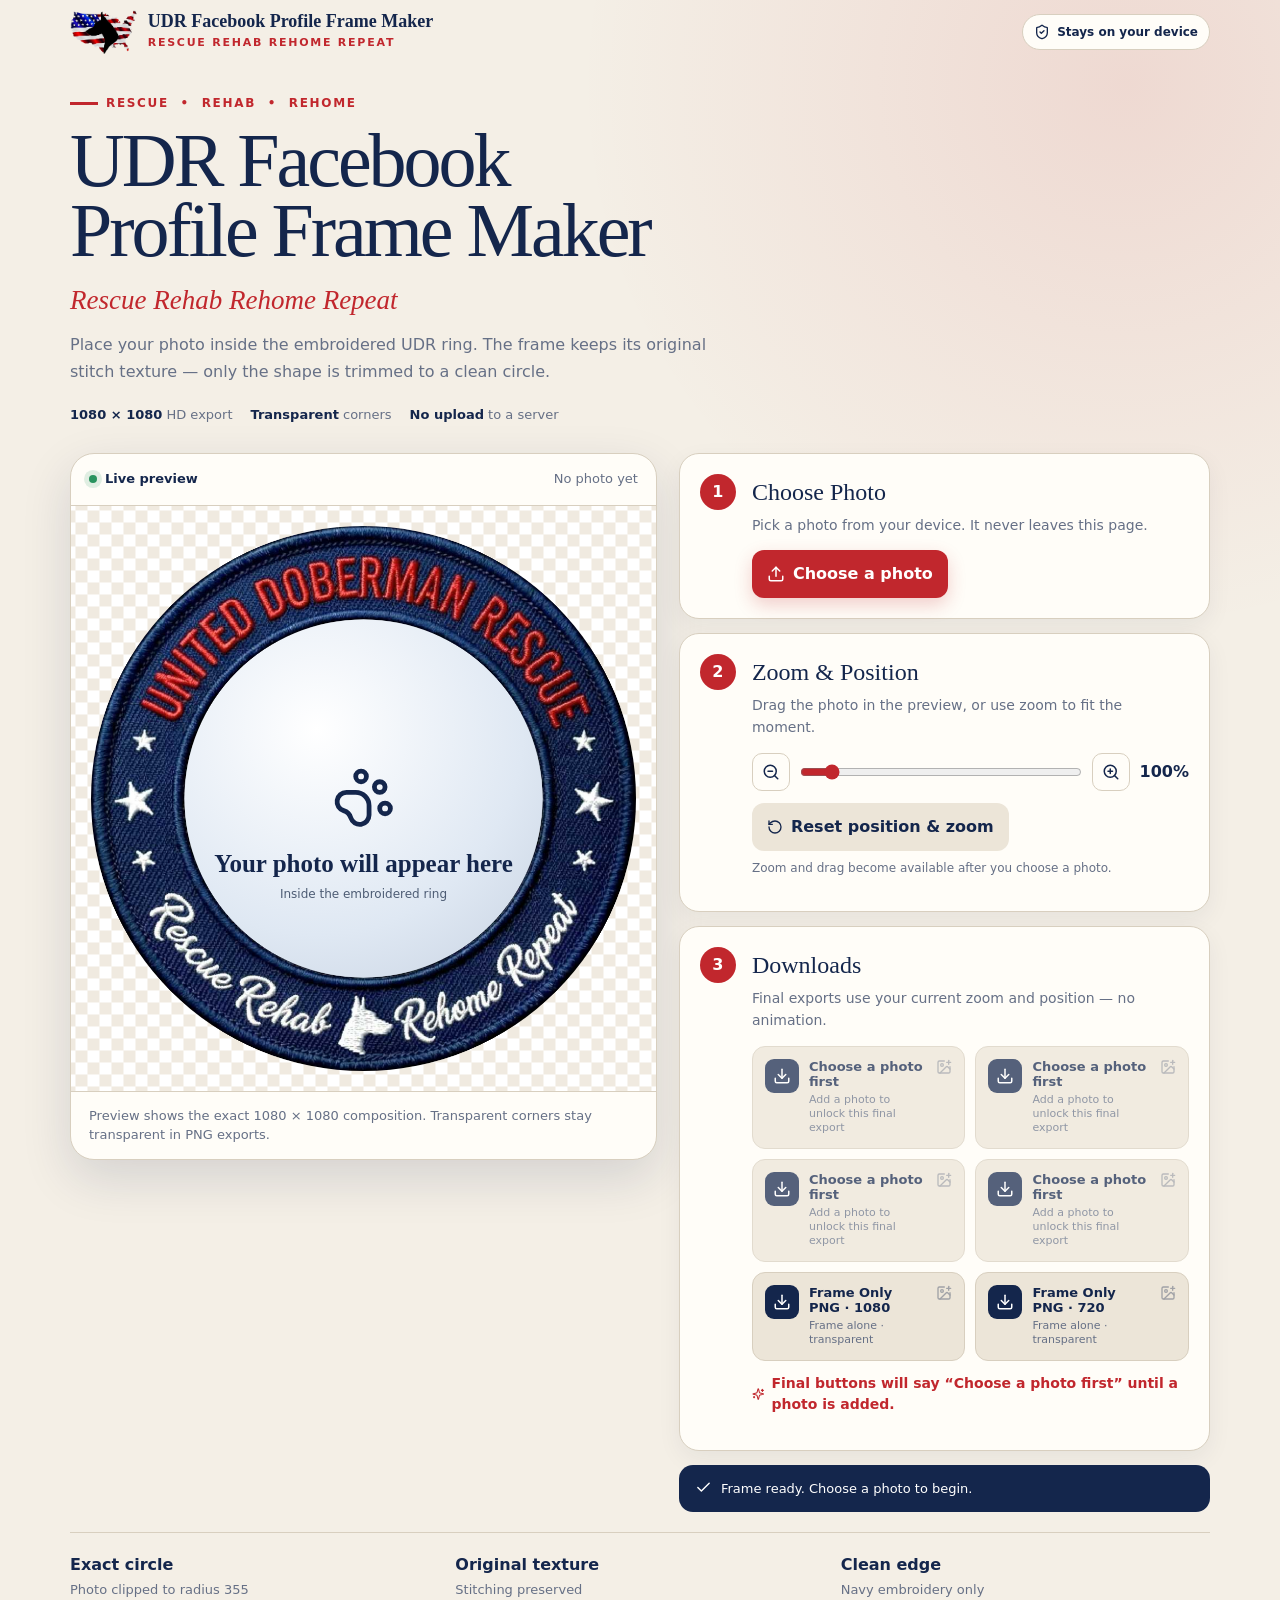
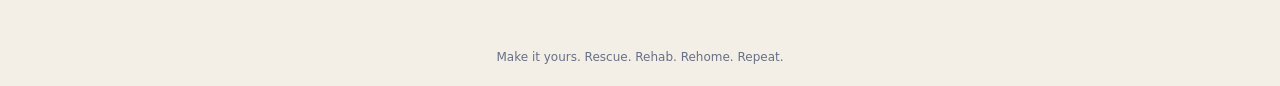
==== commit 33a21b9f: "Add files via upload" ====
--- a/docs/frame-maker/index.html
+++ b/docs/frame-maker/index.html
@@ -1,4 +1,1465 @@
 <!DOCTYPE html>
-<!-- saved from url=(0064)https://www.meta.ai/share/a/78ce10a7-9232-4076-9b09-991874a0c097 -->
-<html lang="en-US" dir="ltr" class="omuUYW_variable K58pLa_variable ofgVna_variable light antialiased" data-style="default" data-accent-color="blue"><head><meta http-equiv="Content-Type" content="text/html; charset=UTF-8"><meta name="viewport" content="width=device-width, initial-scale=1, maximum-scale=2, viewport-fit=cover"><link rel="stylesheet" href="./Frame_Maker_files/1az8edaj9lvr_.css" nonce="" data-precedence="next"><link rel="stylesheet" href="./Frame_Maker_files/1r941-eexidie.css" nonce="" data-precedence="next"><link rel="stylesheet" href="./Frame_Maker_files/2yqb62jqntuq0.css" nonce="" data-precedence="next"><link rel="stylesheet" href="./Frame_Maker_files/24xv6fzsaklmb.css" nonce="" data-precedence="next"><link rel="stylesheet" href="./Frame_Maker_files/3quj_fhvs-ds9.css" nonce="" data-precedence="next"><link rel="stylesheet" href="./Frame_Maker_files/3t6sdti575wzf.css" nonce="" data-precedence="next"><link rel="preload" as="script" fetchpriority="low" nonce="" href="./Frame_Maker_files/1_unc89zje1l3.js.download"><script src="./Frame_Maker_files/2_u_4-7ysrbjp.js.download" async="" nonce=""></script><script src="./Frame_Maker_files/0rd384-a-ngv3.js.download" async="" nonce=""></script><script src="./Frame_Maker_files/3cq9nfx4krlt_.js.download" async="" nonce=""></script><script src="./Frame_Maker_files/15lg8do6tvazp.js.download" async="" nonce=""></script><script src="./Frame_Maker_files/turbopack-2sqw3b0qqgmuj.js.download" async="" nonce=""></script><script src="./Frame_Maker_files/3ncd0e75acvi-.js.download" async="" nonce=""></script><script src="./Frame_Maker_files/0eiaaulq25mcd.js.download" async="" nonce=""></script><script src="./Frame_Maker_files/3s1lkmk0lsqra.js.download" async="" nonce=""></script><script src="./Frame_Maker_files/3ypbvv2n56hql.js.download" async="" nonce=""></script><script src="./Frame_Maker_files/2pgp209qe24av.js.download" async="" nonce=""></script><script src="./Frame_Maker_files/0bh_pd_2nnjsx.js.download" async="" nonce=""></script><script src="./Frame_Maker_files/2890objf28g1h.js.download" async="" nonce=""></script><script src="./Frame_Maker_files/3rz49u5aud30x.js.download" async="" nonce=""></script><script src="./Frame_Maker_files/0wgs88-2i3tuy.js.download" async="" nonce=""></script><script src="./Frame_Maker_files/0gtzbr8eihewe.js.download" async="" nonce=""></script><script src="./Frame_Maker_files/0g1yjfb9in0f4.js.download" async="" nonce=""></script><script src="./Frame_Maker_files/220s6seiiu5fl.js.download" async="" nonce=""></script><script src="./Frame_Maker_files/080nm64b98-8l.js.download" async="" nonce=""></script><script src="./Frame_Maker_files/336tciquglqsl.js.download" async="" nonce=""></script><script src="./Frame_Maker_files/3h5s6an099ws6.js.download" async="" nonce=""></script><script src="./Frame_Maker_files/1ms9xt20986y0.js.download" async="" nonce=""></script><script src="./Frame_Maker_files/0bf6mpxa1lnct.js.download" async="" nonce=""></script><script src="./Frame_Maker_files/3-occmv4fwo_g.js.download" async="" nonce=""></script><script src="./Frame_Maker_files/3fqr0gtn1bdom.js.download" async="" nonce=""></script><script src="./Frame_Maker_files/0dhohu84yffn-.js.download" async="" nonce=""></script><script src="./Frame_Maker_files/1v8j8_xpa_z20.js.download" async="" nonce=""></script><script src="./Frame_Maker_files/0o5v_vohmw3m4.js.download" async="" nonce=""></script><script src="./Frame_Maker_files/1-928oi-eosh2.js.download" async="" nonce=""></script><script src="./Frame_Maker_files/27itnyb6g-df4.js.download" async="" nonce=""></script><script src="./Frame_Maker_files/30ee227tkrza1.js.download" async="" nonce=""></script><script src="./Frame_Maker_files/31lz42og5q9qy.js.download" async="" nonce=""></script><script src="./Frame_Maker_files/3do5s8m4vkclv.js.download" async="" nonce=""></script><script src="./Frame_Maker_files/3iuuhqgcvnoi2.js.download" async="" nonce=""></script><script src="./Frame_Maker_files/3e90junbt_ht_.js.download" async="" nonce=""></script><script src="./Frame_Maker_files/2_j6565clm1ks.js.download" async="" nonce=""></script><script src="./Frame_Maker_files/15070a2gybytv.js.download" async="" nonce=""></script><script src="./Frame_Maker_files/41r85hjwhp9mz.js.download" async="" nonce=""></script><script src="./Frame_Maker_files/2qrhfye0fxcum.js.download" async="" nonce=""></script><script src="./Frame_Maker_files/3t026bw2-orm-.js.download" async="" nonce=""></script><script src="./Frame_Maker_files/21gnvw_u1j00p.js.download" async="" nonce=""></script><script src="./Frame_Maker_files/2wk9kvdbys0jx.js.download" async="" nonce=""></script><script src="./Frame_Maker_files/40loj0b950hpk.js.download" async="" nonce=""></script><script src="./Frame_Maker_files/0ka4haw2vhnzj.js.download" async="" nonce=""></script><script src="./Frame_Maker_files/3ckf4c_0pj936.js.download" async="" nonce=""></script><script src="./Frame_Maker_files/28vy7zdvh6d0u.js.download" async="" nonce=""></script><script src="./Frame_Maker_files/346nlt87f6mcx.js.download" async="" nonce=""></script><script src="./Frame_Maker_files/1lp52zn1w1luy.js.download" async="" nonce=""></script><script src="./Frame_Maker_files/3i_j5xgqop20h.js.download" async="" nonce=""></script><script src="./Frame_Maker_files/1i9kijdj2_1mx.js.download" async="" nonce=""></script><script src="./Frame_Maker_files/15uqq732h7a_o.js.download" async="" nonce=""></script><script src="./Frame_Maker_files/08ub47aakwllo.js.download" async="" nonce=""></script><script src="./Frame_Maker_files/1iw2jnnj3bsuy.js.download" async="" nonce=""></script><script src="./Frame_Maker_files/3oc6zfxgu0qq8.js.download" async="" nonce=""></script><script src="./Frame_Maker_files/37tiq3qeb875_.js.download" async="" nonce=""></script><script src="./Frame_Maker_files/3s4sm8rzntevz.js.download" async="" nonce=""></script><meta name="theme-color" content="#ffffff" media="(prefers-color-scheme: light)"><meta name="theme-color" content="#17171a" media="(prefers-color-scheme: dark)"><title>Meta AI</title><meta name="description" content="Use Meta AI assistant to get things done, create AI-generated images for free, and get answers to any of your questions."><meta name="apple-itunes-app" content="app-id=1558240027"><meta name="format-detection" content="telephone=no"><link rel="icon" href="https://www.meta.ai/favicon.ico?v=3" sizes="16x16 32x32 48x48" data-default-icon="/favicon.ico?v=3" data-badged-icon="/favicon-badged.ico?v=3"><link rel="apple-touch-icon" href="https://www.meta.ai/images/pwa_icons/apple/180.png?v=1"><meta name="next-size-adjust" content=""><link rel="manifest" href="https://www.meta.ai/manifest.json?v=2" crossorigin="use-credentials"><script id="ecto-is-employee" nonce="">window.__ECTO_IS_EMPLOYEE__=false;</script><script id="ecto-system-theme" nonce="">(function(){try{var d=document.documentElement,c=d.classList,m=window.matchMedia("(prefers-color-scheme: dark)");if(m.matches&&!c.contains("dark")){c.remove("light");c.add("dark")}else if(!m.matches&&!c.contains("light")){c.remove("dark");c.add("light")}}catch(e){}})()</script><script id="ecto-app-install-banner" nonce="">(function(){try{if(window.sessionStorage.getItem("ecto_app_install_banner_dismissed")==="1"||window.matchMedia("(display-mode: standalone)").matches){document.documentElement.setAttribute("data-app-install-banner","hidden")}}catch(e){}})()</script><script id="ecto-logged-out-signin-card" nonce="">(function(){try{if(window.sessionStorage.getItem("ecto_logged_out_signin_card_dismissed")==="1"){document.documentElement.setAttribute("data-signin-card","hidden")}}catch(e){}})()</script><script src="./Frame_Maker_files/0c0hxoamwjsbw.js.download" nomodule="" nonce=""></script><link rel="preload" href="https://www.meta.ai/_next/static/immutable/media/OptimisticAI_VF_Optimized-s.p.1qcbydubu9isy.woff2" as="font" crossorigin="" nonce="" type="font/woff2"><link rel="preload" href="https://www.meta.ai/_next/static/immutable/media/OptimisticAI_W_TextRegularIt-s.p.2woqy10pf2_t7.woff2" as="font" crossorigin="" nonce="" type="font/woff2"><script src="./Frame_Maker_files/script.js.download" data-sdkn="@vercel/analytics/next" data-sdkv="2.0.1" data-disable-auto-track="1" data-view-endpoint="/e8eadd7b59a4e501/view" data-event-endpoint="/e8eadd7b59a4e501/event" data-session-endpoint="/e8eadd7b59a4e501/session" defer=""></script><script src="./Frame_Maker_files/script(1).js.download" defer="" data-sdkn="@vercel/speed-insights/next" data-sdkv="2.0.0" data-route="/share/a/[id]" data-endpoint="/cd6c4e7474f67e39/vitals"></script><script src="./Frame_Maker_files/0lg3_vsim2ci9.js.download"></script><script src="./Frame_Maker_files/3918_xlq348h5.js.download"></script><script src="./Frame_Maker_files/34nuj2z7hrxkr.js.download"></script><script src="./Frame_Maker_files/20r_zsz-ed1py.js.download"></script><script src="./Frame_Maker_files/0gi73nqjjpm0a.js.download"></script><script src="./Frame_Maker_files/3hz_h2fkp2vdf.js.download"></script><script src="./Frame_Maker_files/0_srj3a9d35-q.js.download"></script><script src="./Frame_Maker_files/3myfqalqn5-c1.js.download"></script><style type="text/css">[data-sonner-toaster][dir=ltr],html[dir=ltr]{--toast-icon-margin-start:-3px;--toast-icon-margin-end:4px;--toast-svg-margin-start:-1px;--toast-svg-margin-end:0px;--toast-button-margin-start:auto;--toast-button-margin-end:0;--toast-close-button-start:0;--toast-close-button-end:unset;--toast-close-button-transform:translate(-35%, -35%)}[data-sonner-toaster][dir=rtl],html[dir=rtl]{--toast-icon-margin-start:4px;--toast-icon-margin-end:-3px;--toast-svg-margin-start:0px;--toast-svg-margin-end:-1px;--toast-button-margin-start:0;--toast-button-margin-end:auto;--toast-close-button-start:unset;--toast-close-button-end:0;--toast-close-button-transform:translate(35%, -35%)}[data-sonner-toaster]{position:fixed;width:var(--width);font-family:ui-sans-serif,system-ui,-apple-system,BlinkMacSystemFont,Segoe UI,Roboto,Helvetica Neue,Arial,Noto Sans,sans-serif,Apple Color Emoji,Segoe UI Emoji,Segoe UI Symbol,Noto Color Emoji;--gray1:hsl(0, 0%, 99%);--gray2:hsl(0, 0%, 97.3%);--gray3:hsl(0, 0%, 95.1%);--gray4:hsl(0, 0%, 93%);--gray5:hsl(0, 0%, 90.9%);--gray6:hsl(0, 0%, 88.7%);--gray7:hsl(0, 0%, 85.8%);--gray8:hsl(0, 0%, 78%);--gray9:hsl(0, 0%, 56.1%);--gray10:hsl(0, 0%, 52.3%);--gray11:hsl(0, 0%, 43.5%);--gray12:hsl(0, 0%, 9%);--border-radius:8px;box-sizing:border-box;padding:0;margin:0;list-style:none;outline:0;z-index:999999999;transition:transform .4s ease}@media (hover:none) and (pointer:coarse){[data-sonner-toaster][data-lifted=true]{transform:none}}[data-sonner-toaster][data-x-position=right]{right:var(--offset-right)}[data-sonner-toaster][data-x-position=left]{left:var(--offset-left)}[data-sonner-toaster][data-x-position=center]{left:50%;transform:translateX(-50%)}[data-sonner-toaster][data-y-position=top]{top:var(--offset-top)}[data-sonner-toaster][data-y-position=bottom]{bottom:var(--offset-bottom)}[data-sonner-toast]{--y:translateY(100%);--lift-amount:calc(var(--lift) * var(--gap));z-index:var(--z-index);position:absolute;opacity:0;transform:var(--y);touch-action:none;transition:transform .4s,opacity .4s,height .4s,box-shadow .2s;box-sizing:border-box;outline:0;overflow-wrap:anywhere}[data-sonner-toast][data-styled=true]{padding:16px;background:var(--normal-bg);border:1px solid var(--normal-border);color:var(--normal-text);border-radius:var(--border-radius);box-shadow:0 4px 12px rgba(0,0,0,.1);width:var(--width);font-size:13px;display:flex;align-items:center;gap:6px}[data-sonner-toast]:focus-visible{box-shadow:0 4px 12px rgba(0,0,0,.1),0 0 0 2px rgba(0,0,0,.2)}[data-sonner-toast][data-y-position=top]{top:0;--y:translateY(-100%);--lift:1;--lift-amount:calc(1 * var(--gap))}[data-sonner-toast][data-y-position=bottom]{bottom:0;--y:translateY(100%);--lift:-1;--lift-amount:calc(var(--lift) * var(--gap))}[data-sonner-toast][data-styled=true] [data-description]{font-weight:400;line-height:1.4;color:#3f3f3f}[data-rich-colors=true][data-sonner-toast][data-styled=true] [data-description]{color:inherit}[data-sonner-toaster][data-sonner-theme=dark] [data-description]{color:#e8e8e8}[data-sonner-toast][data-styled=true] [data-title]{font-weight:500;line-height:1.5;color:inherit}[data-sonner-toast][data-styled=true] [data-icon]{display:flex;height:16px;width:16px;position:relative;justify-content:flex-start;align-items:center;flex-shrink:0;margin-left:var(--toast-icon-margin-start);margin-right:var(--toast-icon-margin-end)}[data-sonner-toast][data-promise=true] [data-icon]>svg{opacity:0;transform:scale(.8);transform-origin:center;animation:sonner-fade-in .3s ease forwards}[data-sonner-toast][data-styled=true] [data-icon]>*{flex-shrink:0}[data-sonner-toast][data-styled=true] [data-icon] svg{margin-left:var(--toast-svg-margin-start);margin-right:var(--toast-svg-margin-end)}[data-sonner-toast][data-styled=true] [data-content]{display:flex;flex-direction:column;gap:2px}[data-sonner-toast][data-styled=true] [data-button]{border-radius:4px;padding-left:8px;padding-right:8px;height:24px;font-size:12px;color:var(--normal-bg);background:var(--normal-text);margin-left:var(--toast-button-margin-start);margin-right:var(--toast-button-margin-end);border:none;font-weight:500;cursor:pointer;outline:0;display:flex;align-items:center;flex-shrink:0;transition:opacity .4s,box-shadow .2s}[data-sonner-toast][data-styled=true] [data-button]:focus-visible{box-shadow:0 0 0 2px rgba(0,0,0,.4)}[data-sonner-toast][data-styled=true] [data-button]:first-of-type{margin-left:var(--toast-button-margin-start);margin-right:var(--toast-button-margin-end)}[data-sonner-toast][data-styled=true] [data-cancel]{color:var(--normal-text);background:rgba(0,0,0,.08)}[data-sonner-toaster][data-sonner-theme=dark] [data-sonner-toast][data-styled=true] [data-cancel]{background:rgba(255,255,255,.3)}[data-sonner-toast][data-styled=true] [data-close-button]{position:absolute;left:var(--toast-close-button-start);right:var(--toast-close-button-end);top:0;height:20px;width:20px;display:flex;justify-content:center;align-items:center;padding:0;color:var(--gray12);background:var(--normal-bg);border:1px solid var(--gray4);transform:var(--toast-close-button-transform);border-radius:50%;cursor:pointer;z-index:1;transition:opacity .1s,background .2s,border-color .2s}[data-sonner-toast][data-styled=true] [data-close-button]:focus-visible{box-shadow:0 4px 12px rgba(0,0,0,.1),0 0 0 2px rgba(0,0,0,.2)}[data-sonner-toast][data-styled=true] [data-disabled=true]{cursor:not-allowed}[data-sonner-toast][data-styled=true]:hover [data-close-button]:hover{background:var(--gray2);border-color:var(--gray5)}[data-sonner-toast][data-swiping=true]::before{content:'';position:absolute;left:-100%;right:-100%;height:100%;z-index:-1}[data-sonner-toast][data-y-position=top][data-swiping=true]::before{bottom:50%;transform:scaleY(3) translateY(50%)}[data-sonner-toast][data-y-position=bottom][data-swiping=true]::before{top:50%;transform:scaleY(3) translateY(-50%)}[data-sonner-toast][data-swiping=false][data-removed=true]::before{content:'';position:absolute;inset:0;transform:scaleY(2)}[data-sonner-toast][data-expanded=true]::after{content:'';position:absolute;left:0;height:calc(var(--gap) + 1px);bottom:100%;width:100%}[data-sonner-toast][data-mounted=true]{--y:translateY(0);opacity:1}[data-sonner-toast][data-expanded=false][data-front=false]{--scale:var(--toasts-before) * 0.05 + 1;--y:translateY(calc(var(--lift-amount) * var(--toasts-before))) scale(calc(-1 * var(--scale)));height:var(--front-toast-height)}[data-sonner-toast]>*{transition:opacity .4s}[data-sonner-toast][data-x-position=right]{right:0}[data-sonner-toast][data-x-position=left]{left:0}[data-sonner-toast][data-expanded=false][data-front=false][data-styled=true]>*{opacity:0}[data-sonner-toast][data-visible=false]{opacity:0;pointer-events:none}[data-sonner-toast][data-mounted=true][data-expanded=true]{--y:translateY(calc(var(--lift) * var(--offset)));height:var(--initial-height)}[data-sonner-toast][data-removed=true][data-front=true][data-swipe-out=false]{--y:translateY(calc(var(--lift) * -100%));opacity:0}[data-sonner-toast][data-removed=true][data-front=false][data-swipe-out=false][data-expanded=true]{--y:translateY(calc(var(--lift) * var(--offset) + var(--lift) * -100%));opacity:0}[data-sonner-toast][data-removed=true][data-front=false][data-swipe-out=false][data-expanded=false]{--y:translateY(40%);opacity:0;transition:transform .5s,opacity .2s}[data-sonner-toast][data-removed=true][data-front=false]::before{height:calc(var(--initial-height) + 20%)}[data-sonner-toast][data-swiping=true]{transform:var(--y) translateY(var(--swipe-amount-y,0)) translateX(var(--swipe-amount-x,0));transition:none}[data-sonner-toast][data-swiped=true]{user-select:none}[data-sonner-toast][data-swipe-out=true][data-y-position=bottom],[data-sonner-toast][data-swipe-out=true][data-y-position=top]{animation-duration:.2s;animation-timing-function:ease-out;animation-fill-mode:forwards}[data-sonner-toast][data-swipe-out=true][data-swipe-direction=left]{animation-name:swipe-out-left}[data-sonner-toast][data-swipe-out=true][data-swipe-direction=right]{animation-name:swipe-out-right}[data-sonner-toast][data-swipe-out=true][data-swipe-direction=up]{animation-name:swipe-out-up}[data-sonner-toast][data-swipe-out=true][data-swipe-direction=down]{animation-name:swipe-out-down}@keyframes swipe-out-left{from{transform:var(--y) translateX(var(--swipe-amount-x));opacity:1}to{transform:var(--y) translateX(calc(var(--swipe-amount-x) - 100%));opacity:0}}@keyframes swipe-out-right{from{transform:var(--y) translateX(var(--swipe-amount-x));opacity:1}to{transform:var(--y) translateX(calc(var(--swipe-amount-x) + 100%));opacity:0}}@keyframes swipe-out-up{from{transform:var(--y) translateY(var(--swipe-amount-y));opacity:1}to{transform:var(--y) translateY(calc(var(--swipe-amount-y) - 100%));opacity:0}}@keyframes swipe-out-down{from{transform:var(--y) translateY(var(--swipe-amount-y));opacity:1}to{transform:var(--y) translateY(calc(var(--swipe-amount-y) + 100%));opacity:0}}@media (max-width:600px){[data-sonner-toaster]{position:fixed;right:var(--mobile-offset-right);left:var(--mobile-offset-left);width:100%}[data-sonner-toaster][dir=rtl]{left:calc(var(--mobile-offset-left) * -1)}[data-sonner-toaster] [data-sonner-toast]{left:0;right:0;width:calc(100% - var(--mobile-offset-left) * 2)}[data-sonner-toaster][data-x-position=left]{left:var(--mobile-offset-left)}[data-sonner-toaster][data-y-position=bottom]{bottom:var(--mobile-offset-bottom)}[data-sonner-toaster][data-y-position=top]{top:var(--mobile-offset-top)}[data-sonner-toaster][data-x-position=center]{left:var(--mobile-offset-left);right:var(--mobile-offset-right);transform:none}}[data-sonner-toaster][data-sonner-theme=light]{--normal-bg:#fff;--normal-border:var(--gray4);--normal-text:var(--gray12);--success-bg:hsl(143, 85%, 96%);--success-border:hsl(145, 92%, 87%);--success-text:hsl(140, 100%, 27%);--info-bg:hsl(208, 100%, 97%);--info-border:hsl(221, 91%, 93%);--info-text:hsl(210, 92%, 45%);--warning-bg:hsl(49, 100%, 97%);--warning-border:hsl(49, 91%, 84%);--warning-text:hsl(31, 92%, 45%);--error-bg:hsl(359, 100%, 97%);--error-border:hsl(359, 100%, 94%);--error-text:hsl(360, 100%, 45%)}[data-sonner-toaster][data-sonner-theme=light] [data-sonner-toast][data-invert=true]{--normal-bg:#000;--normal-border:hsl(0, 0%, 20%);--normal-text:var(--gray1)}[data-sonner-toaster][data-sonner-theme=dark] [data-sonner-toast][data-invert=true]{--normal-bg:#fff;--normal-border:var(--gray3);--normal-text:var(--gray12)}[data-sonner-toaster][data-sonner-theme=dark]{--normal-bg:#000;--normal-bg-hover:hsl(0, 0%, 12%);--normal-border:hsl(0, 0%, 20%);--normal-border-hover:hsl(0, 0%, 25%);--normal-text:var(--gray1);--success-bg:hsl(150, 100%, 6%);--success-border:hsl(147, 100%, 12%);--success-text:hsl(150, 86%, 65%);--info-bg:hsl(215, 100%, 6%);--info-border:hsl(223, 43%, 17%);--info-text:hsl(216, 87%, 65%);--warning-bg:hsl(64, 100%, 6%);--warning-border:hsl(60, 100%, 9%);--warning-text:hsl(46, 87%, 65%);--error-bg:hsl(358, 76%, 10%);--error-border:hsl(357, 89%, 16%);--error-text:hsl(358, 100%, 81%)}[data-sonner-toaster][data-sonner-theme=dark] [data-sonner-toast] [data-close-button]{background:var(--normal-bg);border-color:var(--normal-border);color:var(--normal-text)}[data-sonner-toaster][data-sonner-theme=dark] [data-sonner-toast] [data-close-button]:hover{background:var(--normal-bg-hover);border-color:var(--normal-border-hover)}[data-rich-colors=true][data-sonner-toast][data-type=success]{background:var(--success-bg);border-color:var(--success-border);color:var(--success-text)}[data-rich-colors=true][data-sonner-toast][data-type=success] [data-close-button]{background:var(--success-bg);border-color:var(--success-border);color:var(--success-text)}[data-rich-colors=true][data-sonner-toast][data-type=info]{background:var(--info-bg);border-color:var(--info-border);color:var(--info-text)}[data-rich-colors=true][data-sonner-toast][data-type=info] [data-close-button]{background:var(--info-bg);border-color:var(--info-border);color:var(--info-text)}[data-rich-colors=true][data-sonner-toast][data-type=warning]{background:var(--warning-bg);border-color:var(--warning-border);color:var(--warning-text)}[data-rich-colors=true][data-sonner-toast][data-type=warning] [data-close-button]{background:var(--warning-bg);border-color:var(--warning-border);color:var(--warning-text)}[data-rich-colors=true][data-sonner-toast][data-type=error]{background:var(--error-bg);border-color:var(--error-border);color:var(--error-text)}[data-rich-colors=true][data-sonner-toast][data-type=error] [data-close-button]{background:var(--error-bg);border-color:var(--error-border);color:var(--error-text)}.sonner-loading-wrapper{--size:16px;height:var(--size);width:var(--size);position:absolute;inset:0;z-index:10}.sonner-loading-wrapper[data-visible=false]{transform-origin:center;animation:sonner-fade-out .2s ease forwards}.sonner-spinner{position:relative;top:50%;left:50%;height:var(--size);width:var(--size)}.sonner-loading-bar{animation:sonner-spin 1.2s linear infinite;background:var(--gray11);border-radius:6px;height:8%;left:-10%;position:absolute;top:-3.9%;width:24%}.sonner-loading-bar:first-child{animation-delay:-1.2s;transform:rotate(.0001deg) translate(146%)}.sonner-loading-bar:nth-child(2){animation-delay:-1.1s;transform:rotate(30deg) translate(146%)}.sonner-loading-bar:nth-child(3){animation-delay:-1s;transform:rotate(60deg) translate(146%)}.sonner-loading-bar:nth-child(4){animation-delay:-.9s;transform:rotate(90deg) translate(146%)}.sonner-loading-bar:nth-child(5){animation-delay:-.8s;transform:rotate(120deg) translate(146%)}.sonner-loading-bar:nth-child(6){animation-delay:-.7s;transform:rotate(150deg) translate(146%)}.sonner-loading-bar:nth-child(7){animation-delay:-.6s;transform:rotate(180deg) translate(146%)}.sonner-loading-bar:nth-child(8){animation-delay:-.5s;transform:rotate(210deg) translate(146%)}.sonner-loading-bar:nth-child(9){animation-delay:-.4s;transform:rotate(240deg) translate(146%)}.sonner-loading-bar:nth-child(10){animation-delay:-.3s;transform:rotate(270deg) translate(146%)}.sonner-loading-bar:nth-child(11){animation-delay:-.2s;transform:rotate(300deg) translate(146%)}.sonner-loading-bar:nth-child(12){animation-delay:-.1s;transform:rotate(330deg) translate(146%)}@keyframes sonner-fade-in{0%{opacity:0;transform:scale(.8)}100%{opacity:1;transform:scale(1)}}@keyframes sonner-fade-out{0%{opacity:1;transform:scale(1)}100%{opacity:0;transform:scale(.8)}}@keyframes sonner-spin{0%{opacity:1}100%{opacity:.15}}@media (prefers-reduced-motion){.sonner-loading-bar,[data-sonner-toast],[data-sonner-toast]>*{transition:none!important;animation:none!important}}.sonner-loader{position:absolute;top:50%;left:50%;transform:translate(-50%,-50%);transform-origin:center;transition:opacity .2s,transform .2s}.sonner-loader[data-visible=false]{opacity:0;transform:scale(.8) translate(-50%,-50%)}</style></head><body><div hidden=""><!--$--><!--/$--></div><!--$--><!--html--><!--head--><!--body--><!--&--><!--&--><!--&--><!--&--><!--$--><div class="bg-bg-primary flex h-dvh flex-col"><!--$--><!--$--><!--/$--><!--$--><section aria-label="Notifications alt+T" tabindex="-1" aria-live="polite" aria-relevant="additions text" aria-atomic="false"></section><div class="flex shrink-0 items-center justify-between gap-3 p-4"><div class="flex min-w-0 flex-1 items-center gap-3"><a href="https://www.meta.ai/" class="shrink-0 no-underline"><div class="contents"><button aria-label="Close" class="enabled:active:scale-98 inline-flex shrink-0 cursor-pointer items-center justify-center rounded-round focus:not-focus-visible:outline-none transition-transform duration-150 ease-in-out disabled:pointer-events-none disabled:opacity-50 select-none size-9 shadow-blur-elevation-01 backdrop-blur-elevation-01 enabled:hover:filter-[brightness(0.99)] enabled:active:filter-[brightness(0.975)] dark:enabled:active:filter-[brightness(0.9)] text-text-primary relative enabled:hover:after:absolute enabled:hover:after:inset-0 enabled:hover:after:rounded-round enabled:hover:after:bg-[rgba(255,255,255,0.025)] enabled:hover:after:content-[''] dark:enabled:hover:filter-none bg-fill-blur-thick" data-slot="button"><svg viewBox="0 0 32 32" fill="none" width="24" height="24" class="m-0.5"><path d="M22.88 24.12a.877.877 0 0 0 1.239-1.239l-6.881-6.88 6.88-6.882a.876.876 0 0 0-1.238-1.238L16 14.761l-6.881-6.88A.876.876 0 0 0 7.88 9.119L14.761 16l-6.88 6.881a.877.877 0 0 0 1.238 1.238l6.88-6.88 6.881 6.88z" fill="currentColor"></path></svg></button></div></a><a href="https://www.meta.ai/" class="shrink-0 no-underline"><img src="./Frame_Maker_files/saved_resource" alt="Meta AI" class="h-5 w-5 max-w-none shrink-0 object-contain brightness-0 sm:hidden dark:invert"><img src="./Frame_Maker_files/saved_resource(1)" alt="Meta AI" class="hidden h-6 w-auto max-w-none shrink-0 brightness-0 sm:block dark:invert"></a><div class="flex min-w-0 flex-col"><span class="text-subheadline-medium text-text-primary truncate">Udr Frame Maker Embeddable</span><span class="text-caption-2 text-text-secondary truncate">Content is user generated and unverified.</span></div></div><div class="flex shrink-0 items-center gap-2"><div class="contents"><button aria-label="Share" class="enabled:active:scale-98 inline-flex shrink-0 cursor-pointer items-center justify-center rounded-round focus:not-focus-visible:outline-none transition-transform duration-150 ease-in-out disabled:pointer-events-none disabled:opacity-50 select-none size-9 shadow-blur-elevation-01 backdrop-blur-elevation-01 enabled:hover:filter-[brightness(0.99)] enabled:active:filter-[brightness(0.975)] dark:enabled:active:filter-[brightness(0.9)] text-text-primary relative enabled:hover:after:absolute enabled:hover:after:inset-0 enabled:hover:after:rounded-round enabled:hover:after:bg-[rgba(255,255,255,0.025)] enabled:hover:after:content-[''] dark:enabled:hover:filter-none bg-fill-blur-thick" data-slot="dropdown-menu-trigger" type="button" id="radix-_R_ahdanpfiv5udb_" aria-haspopup="menu" aria-expanded="false" data-state="closed"><svg viewBox="0 0 32 32" fill="none" width="24" height="24" class="m-0.5"><path fill-rule="evenodd" clip-rule="evenodd" d="M24.692 4.965c.331-.091.768-.179 1.202-.031.551.187.985.62 1.172 1.172.148.434.06.87-.031 1.202-.097.351-.262.789-.452 1.296L20.34 25.25c-.228.61-.42 1.123-.6 1.5-.162.34-.41.79-.858 1.024a1.875 1.875 0 0 1-1.544.087l-.21-.095-.158-.1c-.346-.25-.55-.633-.688-.933-.176-.379-.362-.894-.585-1.506l-1.754-4.824c-.297-.818-.399-1.075-.544-1.282a2.126 2.126 0 0 0-.521-.521c-.208-.145-.465-.247-1.283-.544l-4.823-1.754c-.612-.223-1.127-.409-1.507-.585-.342-.16-.793-.401-1.032-.847a1.876 1.876 0 0 1-.103-1.544l.094-.21c.235-.448.684-.695 1.025-.857.377-.18.89-.372 1.5-.6l16.647-6.243c.507-.19.945-.355 1.296-.452zM15.26 17.961c-.105.109-.212.217-.318.325.245.405.413.88.646 1.52l1.753 4.823c.235.645.391 1.074.528 1.368.06.129.103.2.127.236a.119.119 0 0 0 .034 0c.024-.035.069-.106.13-.235.14-.293.301-.72.542-1.362l6.21-16.563-9.652 9.888zm-7.896-4.663c-.642.24-1.07.402-1.362.542-.13.061-.201.105-.237.129a.12.12 0 0 0 0 .034c.036.023.108.068.238.128.294.137.723.293 1.368.527l4.823 1.754c.638.232 1.114.4 1.518.645l.327-.318c3.295-3.216 6.589-6.434 9.883-9.651l-16.558 6.21z" fill="currentColor"></path></svg></button></div><div class="contents"><button aria-label="More" class="enabled:active:scale-98 inline-flex shrink-0 cursor-pointer items-center justify-center rounded-round focus:not-focus-visible:outline-none transition-transform duration-150 ease-in-out disabled:pointer-events-none disabled:opacity-50 select-none size-9 shadow-blur-elevation-01 backdrop-blur-elevation-01 enabled:hover:filter-[brightness(0.99)] enabled:active:filter-[brightness(0.975)] dark:enabled:active:filter-[brightness(0.9)] text-text-primary relative enabled:hover:after:absolute enabled:hover:after:inset-0 enabled:hover:after:rounded-round enabled:hover:after:bg-[rgba(255,255,255,0.025)] enabled:hover:after:content-[''] dark:enabled:hover:filter-none bg-fill-blur-thick" data-slot="dropdown-menu-trigger" type="button" id="radix-_R_ehdanpfiv5udb_" aria-haspopup="menu" aria-expanded="false" data-state="closed" data-menu-closing="true"><svg viewBox="0 0 32 32" fill="none" width="24" height="24" class="m-0.5"><path d="M8 14.125a1.875 1.875 0 1 1 0 3.75 1.875 1.875 0 0 1 0-3.75zm8 0a1.875 1.875 0 1 1 0 3.75 1.875 1.875 0 0 1 0-3.75zm8 0a1.875 1.875 0 1 1 0 3.75 1.875 1.875 0 0 1 0-3.75z" fill="currentColor"></path></svg></button></div></div></div><!--/$--><div class="relative min-h-0 flex-1"><iframe allow="autoplay; fullscreen" sandbox="allow-scripts allow-forms allow-same-origin allow-downloads" class="h-full w-full border-0 rounded-t-12" style="background-color: rgb(255, 255, 255); opacity: 1;" title="Shared artifact" src="./Frame_Maker_files/html.html"></iframe></div><!--$--><!--/$--><!--/$--></div><!--/$--><!--$--><!--/$--><!--/&--><!--/&--><!--/&--><!--/&--><div data-ignore-initial-load="true"><!--$--><!--/$--><!--$--><!--/$--></div><!--/$--><script nonce="">requestAnimationFrame(function(){$RT=performance.now()});</script><script nonce="" id="_R_">(globalThis["TURBOPACK"] || (globalThis["TURBOPACK"] = [])).push({"otherChunks":["static/immutable/chunks/1_unc89zje1l3.js","static/immutable/chunks/2_u_4-7ysrbjp.js","static/immutable/chunks/0rd384-a-ngv3.js","static/immutable/chunks/3cq9nfx4krlt_.js","static/immutable/chunks/15lg8do6tvazp.js"],"runtimeModuleIds":[842129]});</script><script src="./Frame_Maker_files/1_unc89zje1l3.js.download" nonce="" async=""></script><script nonce="">(self.__next_f=self.__next_f||[]).push([0])</script><script nonce="">self.__next_f.push([1,"1:\"/_next/static/immutable/chunks/3ncd0e75acvi-.js\"\n2:\"/_next/static/immutable/chunks/0eiaaulq25mcd.js\"\n3:\"/_next/static/immutable/chunks/3s1lkmk0lsqra.js\"\n4:\"/_next/static/immutable/chunks/3ypbvv2n56hql.js\"\n5:\"/_next/static/immutable/chunks/2pgp209qe24av.js\"\n6:\"/_next/static/immutable/chunks/0bh_pd_2nnjsx.js\"\n7:\"/_next/static/immutable/chunks/2890objf28g1h.js\"\n8:\"/_next/static/immutable/chunks/3rz49u5aud30x.js\"\n9:\"/_next/static/immutable/chunks/0wgs88-2i3tuy.js\"\na:\"/_next/static/immutable/chunks/0gtzbr8eihewe.js\"\nb:\"/_next/static/immutable/chunks/0g1yjfb9in0f4.js\"\nc:\"/_next/static/immutable/chunks/220s6seiiu5fl.js\"\nd:\"/_next/static/immutable/chunks/080nm64b98-8l.js\"\ne:\"/_next/static/immutable/chunks/336tciquglqsl.js\"\nf:\"/_next/static/immutable/chunks/3h5s6an099ws6.js\"\n10:\"/_next/static/immutable/chunks/1ms9xt20986y0.js\"\n11:\"/_next/static/immutable/chunks/0bf6mpxa1lnct.js\"\n12:\"/_next/static/immutable/chunks/3-occmv4fwo_g.js\"\n13:\"/_next/static/immutable/chunks/3fqr0gtn1bdom.js\"\n14:\"/_next/static/immutable/chunks/0dhohu84yffn-.js\"\n15:\"/_next/static/immutable/chunks/1v8j8_xpa_z20.js\"\n16:\"/_next/static/immutable/chunks/0o5v_vohmw3m4.js\"\n17:\"/_next/static/immutable/chunks/1-928oi-eosh2.js\"\n18:\"/_next/static/immutable/chunks/27itnyb6g-df4.js\"\n19:\"/_next/static/immutable/chunks/30ee227tkrza1.js\"\n1a:\"/_next/static/immutable/chunks/31lz42og5q9qy.js\"\n1b:\"/_next/static/immutable/chunks/3do5s8m4vkclv.js\"\n1c:\"/_next/static/immutable/chunks/3iuuhqgcvnoi2.js\"\n1d:\"/_next/static/immutable/chunks/3e90junbt_ht_.js\"\n1e:\"HTTPAccessFallbackBoundary\"\n1f:I[56977,[\"$1\",\"$2\",\"$3\",\"$4\",\"$5\",\"$6\",\"$7\",\"$8\",\"$9\",\"$a\",\"$b\",\"$c\",\"$d\",\"$e\",\"$f\",\"$10\",\"$11\",\"$12\",\"$13\",\"$14\",\"$15\",\"$16\",\"$17\",\"$18\",\"$19\",\"$1a\",\"$1b\",\"$1c\",\"$1d\"],\"$1e\"]\n42:\"/_next/static/immutable/chunks/2_j6565clm1ks.js\"\n43:I[230180,[\"$1\",\"$2\",\"$3\",\"$4\",\"$5\",\"$6\",\"$7\",\"$8\",\"$9\",\"$a\",\"$b\",\"$c\",\"$d\",\"$e\",\"$f\",\"$10\",\"$11\",\"$12\",\"$13\",\"$14\",\"$15\",\"$16\",\"$17\",\"$18\",\"$19\",\"$1a\",\"$1b\",\"$1c\",\"$1d\",\"$42\"],\"default\"]\n:HL[\"/_next/static/immutable/chunks/1az8edaj9lvr_.css\",\"style\",{\"nonce\":\"YjhlYTg2OTktYmEzNi00OTY4LWI3NWQtZTkyNzFmZTU2NWQw\"}]\n:HL[\"/_next/static/immutable/chunks/1r941-eexidie.css\",\"style\",{\"nonce\":\"YjhlYTg2OTktYmEzNi00OTY4LWI3NWQtZTkyNzFmZTU2NWQw\"}]\n:HL[\"/_next/static/immutable/chunks/2yqb62jqntuq0.css\",\"style\",{\"nonce\":\"YjhlYTg2OTktYmEzNi00OTY4LWI3NWQtZTkyNzFmZTU2NWQw\"}]\n:HL[\"/_next/static/immutable/chunks/24xv6fzsaklmb.css\",\"style\",{\"nonce\":\"YjhlYTg2OTktYmEzNi00OTY4LWI3NWQtZTkyNzFmZTU2NWQw\"}]\n:HL[\"/_next/static/immutable/chunks/3quj_fhvs-ds9.css\",\"style\",{\"nonce\":\"YjhlYTg2OTktYmEzNi00OTY4LWI3NWQtZTkyNzFmZTU2NWQw\"}]\n:HL[\"/_next/static/immutable/media/OptimisticAI_VF_Optimized-s.p.1qcbydubu9isy.woff2\",\"font\",{\"crossOrigin\":\"\",\"nonce\":\"YjhlYTg2OTktYmEzNi00OTY4LWI3NWQtZTkyNzFmZTU2NWQw\",\"type\":\"font/woff2\"}]\n:HL[\"/_next/static/immutable/media/OptimisticAI_W_TextRegularIt-s.p.2woqy10pf2_t7.woff2\",\"font\",{\"crossOrigin\":\"\",\"nonce\":\"YjhlYTg2OTktYmEzNi00OTY4LWI3NWQtZTkyNzFmZTU2NWQw\",\"type\":\"font/woff2\"}]\n:HL[\"/_next/static/immutable/chunks/3t6sdti575wzf.css\",\"style\",{\"nonce\":\"YjhlYTg2OTktYmEzNi00OTY4LWI3NWQtZTkyNzFmZTU2NWQw\"}]\n2b:X\n2e:X\n33:X\n36:X\n34:[[\"children\",{\"s\":\"__PAGE__\",\"h\":57504,\"d\":{\"r\":\"$L35\",\"p\":false,\"v\":\"$36\"}}]]\n31:[[\"children\",{\"s\":{\"n\":\"id\",\"t\":\"d\",\"k\":\"78ce10a7-9232-4076-9b09-991874a0c097\",\"s\":[]},\"h\":57440,\"d\":{\"r\":\"$L32\",\"p\":false,\"v\":\"$33\"},\"c\":\"$Q34\"}]]\n2f:[[\"children\",{\"s\":\"a\",\"h\":57440,\"d\":{\"r\":\"$L30\",\"p\":false,\"v\":\"$2e\"},\"c\":\"$Q31\"}]]\n38:X\n3a:X\n3f:X\n3d:[[\"children\",{\"s\":\"__PAGE__\",\"h\":49184,\"d\":{\"r\":\"$L3e\",\"p\":false,\"v\":\"$3f\"}}]]\n3b:[[\"children\",{\"s\":{\"n\":\"catchAll\",\"t\":\"c\",\"k\":\"share/a/78ce10a7-9232-4076-9b09-991874a0c097\",\"s\":[\"access_denied\",\"account_status\",\"ai-detector\",\"ai-image-generator\",\"ai-verify\",\"ai-video-generator\",\"ai_character_preview\",\"api\",\"artifacts\",\"audio-notes\",\"aura_oidc\",\"create\",\"debug\",\"deck\",\"download\",\"ent-query\",\"i18n\",\"icons\",\"identification\",\"learn\",\"manifest.json\",\"media\",\"notifications\",\"oauth_account_linking\",\"oauth_account_linking_mobile\",\"oidc\",\"parasect_contributions\",\"places\",\"print\",\"proactive_feed_tooling\",\"profile\",\"profile_edit\",\"prompt\",\"report_status\",\"scheduled\",\"server\",\"share\",\"sitemap\",\"sitemap.xml\",\"teen_safety_settings\",\"topics\",\"unavailable\",\"vibes\"]},\"h\":49248,\"d\":{\"r\":\"$L3c\",\"p\":false,\"v\":\"$2e\"},\"c\":\"$Q3d\"}]]\n2c:[[\"children\",{\"s\":\"share\",\"h\":57440,\"d\":{\"r\":\"$L2d\",\"p\":false,\"v\":\"$2e\"},\"c\":\"$Q2f\"}],[\"devtools\",{\"s\":\"__DEFAULT__\",\"h\":49152,\"d\":{\"r\":\"$L37\",\"p\":false,\"v\":\"$38\"}}],[\"sidebar\",{\"s\":\"(__SLOT__)\",\"h\":49216,\"d\":{\"r\":\"$L39\",\"p\":false,\"v\":\"$3a\"},\"c\":\"$Q3b\"}]]\n41:X\n48:X\n49:X\n0:{\"P\":null,\"c\":[\"\",\"share\",\"a\",\"78ce10a7-9232-4076-9b09-991874a0c097\"],\"q\":\"\",\"i\":false,\"t\":{\"t\":{\"s\":\"\",\"h\":57424,\"d\":{\"r\":[\"$\",\"$L1f\",\"c\",{\"notFound\":[[[\"$\",\"link\",\"0\",{\"rel\":\"stylesheet\",\"href\":\"/_next/static/immutable/chunks/1az8edaj9lvr_.css\",\"precedence\":\"next\",\"crossOrigin\":\"$undefined\",\"nonce\":\"YjhlYTg2OTktYmEzNi00OTY4LWI3NWQtZTkyNzFmZTU2NWQw\"}],[\"$\",\"link\",\"1\",{\"rel\":\"stylesheet\",\"href\":\"/_next/static/immutable/chunks/1r941-eexidie.css\",\"precedence\":\"next\",\"crossOrigin\":\"$undefined\",\"nonce\":\"YjhlYTg2OTktYmEzNi00OTY4LWI3NWQtZTkyNzFmZTU2NWQw\"}],[\"$\",\"link\",\"2\",{\"rel\":\"stylesheet\",\"href\":\"/_next/static/immutable/chunks/2yqb62jqntuq0.css\",\"precedence\":\"next\",\"crossOrigin\":\"$undefined\",\"nonce\":\"YjhlYTg2OTktYmEzNi00OTY4LWI3NWQtZTkyNzFmZTU2NWQw\"}],[\"$\",\"link\",\"3\",{\"rel\":\"stylesheet\",\"href\":\"/_next/static/immutable/chunks/24xv6fzsaklmb.css\",\"precedence\":\"next\",\"crossOrigin\":\"$undefined\",\"nonce\":\"YjhlYTg2OTktYmEzNi00OTY4LWI3NWQtZTkyNzFmZTU2NWQw\"}],[\"$\",\"script\",\"script-0\",{\"src\":\"/_next/static/immutable/chunks/3ncd0e75acvi-.js\",\"async\":true,\"nonce\":\"YjhlYTg2OTktYmEzNi00OTY4LWI3NWQtZTkyNzFmZTU2NWQw\"}],[\"$\",\"script\",\"script-1\",{\"src\":\"/_next/static/immutable/chunks/0eiaaulq25mcd.js\",\"async\":true,\"nonce\":\"YjhlYTg2OTktYmEzNi00OTY4LWI3NWQtZTkyNzFmZTU2NWQw\"}],[\"$\",\"script\",\"script-2\",{\"src\":\"/_next/static/immutable/chunks/3s1lkmk0lsqra.js\",\"async\":true,\"nonce\":\"YjhlYTg2OTktYmEzNi00OTY4LWI3NWQtZTkyNzFmZTU2NWQw\"}],[\"$\",\"script\",\"script-3\",{\"src\":\"/_next/static/immutable/chunks/3ypbvv2n56hql.js\",\"async\":true,\"nonce\":\"YjhlYTg2OTktYmEzNi00OTY4LWI3NWQtZTkyNzFmZTU2NWQw\"}],[\"$\",\"script\",\"script-4\",{\"src\":\"/_next/static/immutable/chunks/2pgp209qe24av.js\",\"async\":true,\"nonce\":\"YjhlYTg2OTktYmEzNi00OTY4LWI3NWQtZTkyNzFmZTU2NWQw\"}],[\"$\",\"script\",\"script-5\",{\"src\":\"/_next/static/immutable/chunks/0bh_pd_2nnjsx.js\",\"async\":true,\"nonce\":\"YjhlYTg2OTktYmEzNi00OTY4LWI3NWQtZTkyNzFmZTU2NWQw\"}],[\"$\",\"script\",\"script-6\",{\"src\":\"/_next/static/immutable/chunks/2890objf28g1h.js\",\"async\":true,\"nonce\":\"YjhlYTg2OTktYmEzNi00OTY4LWI3NWQtZTkyNzFmZTU2NWQw\"}],[\"$\",\"script\",\"script-7\",{\"src\":\"/_next/static/immutable/chunks/3rz49u5aud30x.js\",\"async\":true,\"nonce\":\"YjhlYTg2OTktYmEzNi00OTY4LWI3NWQtZTkyNzFmZTU2NWQw\"}],[\"$\",\"script\",\"script-8\",{\"src\":\"/_next/static/immutable/chunks/0wgs88-2i3tuy.js\",\"async\":true,\"nonce\":\"YjhlYTg2OTktYmEzNi00OTY4LWI3NWQtZTkyNzFmZTU2NWQw\"}],[\"$\",\"script\",\"script-9\",{\"src\":\"/_next/static/immutable/chunks/0gtzbr8eihewe.js\",\"async\":true,\"nonce\":\"YjhlYTg2OTktYmEzNi00OTY4LWI3NWQtZTkyNzFmZTU2NWQw\"}],[\"$\",\"script\",\"script-10\",{\"src\":\"/_next/static/immutable/chunks/0g1yjfb9in0f4.js\",\"async\":true,\"nonce\":\"YjhlYTg2OTktYmEzNi00OTY4LWI3NWQtZTkyNzFmZTU2NWQw\"}],[\"$\",\"script\",\"script-11\",{\"src\":\"/_next/static/immutable/chunks/220s6seiiu5fl.js\",\"async\":true,\"nonce\":\"YjhlYTg2OTktYmEzNi00OTY4LWI3NWQtZTkyNzFmZTU2NWQw\"}],[\"$\",\"script\",\"script-12\",{\"src\":\"/_next/static/immutable/chunks/080nm64b98-8l.js\",\"async\":true,\"nonce\":\"YjhlYTg2OTktYmEzNi00OTY4LWI3NWQtZTkyNzFmZTU2NWQw\"}],[\"$\",\"script\",\"script-13\",{\"src\":\"/_next/static/immutable/chunks/336tciquglqsl.js\",\"async\":true,\"nonce\":\"YjhlYTg2OTktYmEzNi00OTY4LWI3NWQtZTkyNzFmZTU2NWQw\"}],[\"$\",\"script\",\"script-14\",{\"src\":\"/_next/static/immutable/chunks/3h5s6an099ws6.js\",\"async\":true,\"nonce\":\"YjhlYTg2OTktYmEzNi00OTY4LWI3NWQtZTkyNzFmZTU2NWQw\"}],[\"$\",\"script\",\"script-15\",{\"src\":\"/_next/static/immutable/chunks/1ms9xt20986y0.js\",\"async\":true,\"nonce\":\"YjhlYTg2OTktYmEzNi00OTY4LWI3NWQtZTkyNzFmZTU2NWQw\"}],[\"$\",\"script\",\"script-16\",{\"src\":\"/_next/static/immutable/chunks/0bf6mpxa1lnct.js\",\"async\":true,\"nonce\":\"YjhlYTg2OTktYmEzNi00OTY4LWI3NWQtZTkyNzFmZTU2NWQw\"}],[\"$\",\"script\",\"script-17\",{\"src\":\"/_next/static/immutable/chunks/3-occmv4fwo_g.js\",\"async\":true,\"nonce\":\"YjhlYTg2OTktYmEzNi00OTY4LWI3NWQtZTkyNzFmZTU2NWQw\"}],[\"$\",\"script\",\"script-18\",{\"src\":\"/_next/static/immutable/chunks/3fqr0gtn1bdom.js\",\"async\":true,\"nonce\":\"YjhlYTg2OTktYmEzNi00OTY4LWI3NWQtZTkyNzFmZTU2NWQw\"}],[\"$\",\"script\",\"script-19\",{\"src\":\"/_next/static/immutable/chunks/0dhohu84yffn-.js\",\"async\":true,\"nonce\":\"YjhlYTg2OTktYmEzNi00OTY4LWI3NWQtZTkyNzFmZTU2NWQw\"}],\"$L20\",\"$L21\",\"$L22\",\"$L23\",\"$L24\",\"$L25\",\"$L26\",\"$L27\",\"$L28\"],\"$L29\"],\"children\":[\"$0:t:t:d:r:props:notFound:0\",\"$L2a\"]}],\"p\":false,\"v\":\"$2b\"},\"c\":\"$Q2c\"},\"h\":{\"r\":\"$L40\",\"p\":false,\"v\":\"$41\"}},\"m\":\"$undefined\",\"G\":[\"$43\",[\"$L44\",\"$L45\",\"$L46\",\"$L47\"]],\"S\":true,\"r\":\"$48\",\"s\":\"$49\",\"a\":\"$@4a\",\"l\":\"$@4b\",\"p\":\"$undefined\",\"d\":\"$undefined\"}\n4c:\"$Sreact.fragment\"\n4d:I[562460,[\"$1\",\"$2\",\"$3\",\"$4\",\"$5\",\"$6\",\"$7\",\"$8\",\"$9\",\"$a\",\"$b\",\"$c\",\"$d\",\"$e\",\"$f\",\"$10\",\"$11\",\"$12\",\"$13\",\"$14\",\"$15\",\"$16\",\"$17\",\"$18\",\"$19\",\"$1a\",\"$1b\",\"$1c\",\"$1d\"],\"default\"]\n4e:I[247405,[\"$1\",\"$2\",\"$3\",\"$4\",\"$5\",\"$6\",\"$7\",\"$8\",\"$9\",\"$a\",\"$b\",\"$c\",\"$d\",\"$e\",\"$f\",\"$10\",\"$11\",\"$12\",\"$13\",\"$14\",\"$15\",\"$16\",\"$17\",\"$18\",\"$19\",\"$1a\",\"$1b\",\"$1c\",\"$1d\"],\"default\"]\n50:\"$Sreact.suspense\"\n52:I[235438,[\"$1\",\"$2\",\"$3\",\"$4\",\"$5\",\"$6\",\"$7\",\"$8\",\"$9\",\"$a\",\"$b\",\"$c\",\"$d\",\"$e\",\"$f\",\"$10\",\"$11\",\"$12\",\"$13\",\"$14\",\"$15\",\"$16\",\"$17\",\"$18\",\"$19\",\"$1a\",\"$1b\",\"$1c\",\"$1d\"],\"OutletBoundary\"]\n56:\"ViewportBoundary\"\n57:I[235438,[\"$1\",\"$2\",\"$3\",\"$4\",\"$5\",\"$6\",\"$7\",\"$8\",\"$9\",\"$a\",\"$b\",\"$c\",\"$d\",\"$e\",\"$f\",\"$10\",\"$11\",\"$12\",\"$13\",\"$14\",\"$15\",\"$16\",\"$17\",\"$18\",\"$19\",\"$1a\",\"$1b\",\"$1c\",\"$1d\"],\"$56\"]\n59:\"MetadataBoundary\"\n5a:I[235438,[\"$1\",\"$2\",\"$3\",\"$4\",\"$5\",\"$6\",\"$7\",\"$8\",\"$9\",\"$a\",\"$b\",\"$c\",\"$d\",\"$e\",\"$f\",\"$10\",\"$11\",\"$12\",\"$13\",\"$14\",\"$15\",\"$16\",\"$17\",\"$18\",\"$19\",\"$1a\",\"$1b\",\"$1c\",\"$1d\"],\"$59\"]\n20:[\"$\",\"script\",\"script-20\",{\"src\":\"/_next/static/immutable/chunks/1v8j8_xpa_z20.js\",\"async\":true,\"nonce\":\"YjhlYTg2OTktYmEzNi00OTY4LWI3NWQtZTkyNzFmZTU2NWQw\"}]\n21:[\"$\",\"script\",\"script-21\",{\"src\":\"/_next/static/immutable/chunks/0o5v_vohmw3m4.js\",\"async\":true,\"nonce\":\"YjhlYTg2OTktYmEzNi00OTY4LWI3NWQtZTkyNzFmZTU2NWQw\"}]\n22:[\"$\",\"script\",\"script-22\",{\"src\":\"/_next/static/immutable/chunks/1-928oi-eosh2.js\",\"async\":true,\"nonce\":\"YjhlYTg2OTktYmEzNi00OTY4LWI3NWQtZTkyNzFmZTU2NWQw\"}]\n23:[\"$\",\"script\",\"script-23\",{\"src\":\"/_next/static/immutable/chunks/27itnyb6g-df4.js\",\"async\":true,\"nonce\":\"YjhlYTg2OTktYmEzNi00OTY4LWI3NWQtZTkyNzFmZTU2NWQw\"}]\n24:[\"$\",\"script\",\"script-24\",{\"src\":\"/_next/static/immutable/chunks/30ee227tkrza1.js\",\"async\":true,\"nonce\":\"YjhlYTg2OTktYmEzNi00OTY4LWI3NWQtZTkyNzFmZTU2NWQw\"}]\n25:[\"$\",\"script\",\"script-25\",{\"src\":\"/_next/static/immutable/chunks/31lz42og5q9qy.js\",\"async\":true,\"nonce\":\"YjhlYTg2OTktYmEzNi00OTY4LWI3NWQtZTkyNzFmZTU2NWQw\"}]\n26:[\"$\",\"script\",\"script-26\",{\"src\":\"/_next/static/immutable/chunks/3do5s8m4vkclv.js\",\"async\":true,\"nonce\":\"YjhlYTg2OTktYmEzNi00OTY4LWI3NWQtZTkyNzFmZTU2NWQw\"}]\n27:[\"$\",\"script\",\"script-27\",{\"src\":\"/_next/static/immutable/chunks/3iuuhqgcvnoi2.js\",\"async\":true,\"nonce\":\"YjhlYTg2OTktYmEzNi00OTY4LWI3NWQtZTkyNzFmZTU2NWQw\"}]\n28:[\"$\",\"script\",\"script-28\",{\"src\":\"/_next/static/immutable/chunks/3e90junbt_ht_.js\",\"async\":true,\"nonce\":\"YjhlYTg2OTktYmEzNi00OTY4LWI3NWQtZTkyNzFmZTU2NWQw\"}]\n2d:[\"$\",\"$4c\",\"c\",{\"children\":[null,[\"$\",\"$L4d\",null,{\"parallelRouterKey\":\"children\",\"error\":\"$undefined\",\"errorStyles\":\"$undefined\",\"errorScripts\":\"$undefined\",\"template\":[\"$\",\"$L4e\",null,{}],\"templateStyles\":\"$undefined\",\"templateScripts\":\"$undefined\",\"notFound\":\"$undefined\",\"forbidden\":\"$undefined\",\"unauthorized\":\"$undefined\"}]]}]\n30:[\"$\",\"$4c\",\"c\",{\"children\":[null,[\"$\",\"$L4d\",null,{\"parallelRouterKey\":\"children\",\"error\":\"$undefined\",\"errorStyles\":\"$undefined\",\"errorScripts\":\"$undefined\",\"template\":[\"$\",\"$L4e\",null,{}],\"templateStyles\":\"$undefined\",\"templateScripts\":\"$undefined\",\"notFound\":\"$undefined\",\"forbidden\":\"$undefined\",\"unauthorized\":\"$undefined\"}]]}]\n32:[\"$\",\"$4c\",\"c\",{\"children\":[[[\"$\",\"link\",\"0\",{\"rel\":\"stylesheet\",\"href\":\"/_next/static/immutable/chunks/3quj_fhvs-ds9.css\",\"precedence\":\"next\",\"crossOrigin\":\"$undefined\",\"nonce\":\"YjhlYTg2OTktYmEzNi00OTY4LWI3NWQtZTkyNzFmZTU2NWQw\"}],[\"$\",\"script\",\"script-0\",{\"src\":\"/_next/static/immutable/chunks/15070a2gybytv.js\",\"async\":true,\"nonce\":\"YjhlYTg2OTktYmEzNi00OTY4LWI3NWQtZTkyNzFmZTU2NWQw\"}],[\"$\",\"script\",\"script-1\",{\"src\":\"/_next/static/immutable/chunks/41r85hjwhp9mz.js\",\"async\":true,\"nonce\":\"YjhlYTg2OTktYmEzNi00OTY4LWI3NWQtZTkyNzFmZTU2NWQw\"}],[\"$\",\"script\",\"script-2\",{\"src\":\"/_next/static/immutable/chunks/2qrhfye0fxcum.js\",\"async\":true,\"nonce\":\"YjhlYTg2OTktYmEzNi00OTY4LWI3NWQtZTkyNzFmZTU2NWQw\"}],[\"$\",\"script\",\"script-3\",{\"src\":\"/_next/static/immutable/chunks/3t026bw2-orm-.js\",\"async\":true,\"nonce\":\"YjhlYTg2OTktYmEzNi00OTY4LWI3NWQtZTkyNzFmZTU2NWQw\"}],[\"$\",\"script\",\"script-4\",{\"src\":\"/_next/static/immutable/chunks/21gnvw_u1j00p.js\",\"async\":true,\"nonce\":\"YjhlYTg2OTktYmEzNi00OTY4LWI3NWQtZTkyNzFmZTU2NWQw\"}],[\"$\",\"script\",\"script-5\",{\"src\":\"/_next/static/immutable/chunks/2wk9kvdbys0jx.js\",\"async\":true,\"nonce\":\"YjhlYTg2OTktYmEzNi00OTY4LWI3NWQtZTkyNzFmZTU2NWQw\"}]],\"$L4f\"]}]\n35:[\"$\",\"$4c\",\"c\",{\"children\":[[\"$\",\"$50\",null,{\"fallback\":null,\"children\":\"$L51\"}],[[\"$\",\"link\",\"0\",{\"rel\":\"stylesheet\",\"href\":\"/_next/static/immutable/chunks/3t6sdti575wzf.css\",\"precedence\":\"next\",\"crossOrigin\":\"$undefined\",\"nonce\":\"YjhlYTg2OTktYmEzNi00OTY4LWI3NWQtZTkyNzFmZTU2NWQw\"}],[\"$\",\"script\",\"script-0\",{\"src\":\"/_next/static/immutable/chunks/28vy7zdvh6d0u.js\",\"async\":true,\"nonce\":\"YjhlYTg2OTktYmEzNi00OTY4LWI3NWQtZTkyNzFmZTU2NWQw\"}],[\"$\",\"script\",\"script-1\",{\"src\":\"/_next/static/immutable/chunks/346nlt87f6mcx.js\",\"async\":true,\"nonce\":\"YjhlYTg2OTktYmEzNi00OTY4LWI3NWQtZTkyNzFmZTU2NWQw\"}],[\"$\",\"script\",\"script-2\",{\"src\":\"/_next/static/immutable/chunks/1lp52zn1w1luy.js\",\"async\":true,\"nonce\":\"YjhlYTg2OTktYmEzNi00OTY4LWI3NWQtZTkyNzFmZTU2NWQw\"}],[\"$\",\"script\",\"script-3\",{\"src\":\"/_next/static/immutable/chunks/3i_j5xgqop20h.js\",\"async\":true,\"nonce\":\"YjhlYTg2OTktYmEzNi00OTY4LWI3NWQtZTkyNzFmZTU2NWQw\"}],[\"$\",\"script\",\"script-4\",{\"src\":\"/_next/static/immutable/chunks/1i9kijdj2_1mx.js\",\"async\":true,\"nonce\":\"YjhlYTg2OTktYmEzNi00OTY4LWI3NWQtZTkyNzFmZTU2NWQw\"}],[\"$\",\"script\",\"script-5\",{\"src\":\"/_next/static/immutable/chunks/15uqq732h7a_o.js\",\"async\":true,\"nonce\":\"YjhlYTg2OTktYmEzNi00OTY4LWI3NWQtZTkyNzFmZTU2NWQw\"}],[\"$\",\"script\",\"script-6\",{\"src\":\"/_next/static/immutable/chunks/08ub47aakwllo.js\",\"async\":true,\"nonce\":\"YjhlYTg2OTktYmEzNi00OTY4LWI3NWQtZTkyNzFmZTU2NWQw\"}],[\"$\",\"script\",\"script-7\",{\"src\":\"/_next/static/immutable/chunks/1iw2jnnj3bsuy.js\",\"async\":true,\"nonce\":\"YjhlYTg2OTktYmEzNi00OTY4LWI3NWQtZTkyNzFmZTU2NWQw\"}],[\"$\",\"script\",\"script-8\",{\"src\":\"/_next/static/immutable/chunks/3oc6zfxgu0qq8.js\",\"async\":true,\"nonce\":\"YjhlYTg2OTktYmEzNi00OTY4LWI3NWQtZTkyNzFmZTU2NWQw\"}],[\"$\",\"script\",\"script-9\",{\"src\":\"/_next/static/immutable/chunks/37tiq3qeb875_.js\",\"async\":true,\"nonce\":\"YjhlYTg2OTktYmEzNi00OTY4LWI3NWQtZTkyNzFmZTU2NWQw\"}],[\"$\",\"script\",\"script-10\",{\"src\":\"/_next/static/immutable/chunks/3s4sm8rzntevz.js\",\"async\":true,\"nonce\":\"YjhlYTg2OTktYmEzNi00OTY4LWI3NWQtZTkyNzFmZTU2NWQw\"}]],[\"$\",\"$L52\",null,{\"children\":[\"$\",\"$50\",null,{\"name\":\"Next.MetadataOutlet\",\"children\":\"$@53\"}]}]]}]\n37:[\"$\",\"$4c\",\"c\",{\"children\":[\"$L54\",[[\"$\",\"script\",\"script-0\",{\"src\":\"/_next/static/immutable/chunks/2jzhzdwmbo8iw.js\",\"async\":true,\"nonce\":\"YjhlYTg2OTktYmEzNi00OTY4LWI3NWQtZTkyNzFmZTU2NWQw\"}]],null]}]\n39:[\"$\",\"$4c\",\"c\",{\"children\":[[[\"$\",\"link\",\"0\",{\"rel\":\"stylesheet\",\"href\":\"/_next/static/immutable/chunks/3quj_fhvs-ds9.css\",\"precedence\":\"next\",\"crossOrigin\":\"$undefined\",\"nonce\":\"YjhlYTg2OTktYmEzNi00OTY4LWI3NWQtZTkyNzFmZTU2NWQw\"}],[\"$\",\"script\",\"script-0\",{\"src\":\"/_next/static/immutable/chunks/15070a2gybytv.js\",\"async\":true,\"nonce\":\"YjhlYTg2OTktYmEzNi00OTY4LWI3NWQtZTkyNzFmZTU2NWQw\"}],[\"$\",\"script\",\"script-1\",{\"src\":\"/_next/static/immutable/chunks/41r85hjwhp9mz.js\",\"async\":true,\"nonce\":\"YjhlYTg2OTktYmEzNi00OTY4LWI3NWQtZTkyNzFmZTU2NWQw\"}],[\"$\",\"script\",\"script-2\",{\"src\":\"/_next/static/immutable/chunks/2qrhfye0fxcum.js\",\"async\":true,\"nonce\":\"YjhlYTg2OTktYmEzNi00OTY4LWI3NWQtZTkyNzFmZTU2NWQw\"}],[\"$\",\"script\",\"script-3\",{\"src\":\"/_next/static/immutable/chunks/3t026bw2-orm-.js\",\"async\":true,\"nonce\":\"YjhlYTg2OTktYmEzNi00OTY4LWI3NWQtZTkyNzFmZTU2NWQw\"}],[\"$\",\"script\",\"script-4\",{\"src\":\"/_next/static/immutable/chunks/21gnvw_u1j00p.js\",\"async\":true,\"nonce\":\"YjhlYTg2OTktYmEzNi00OTY4LWI3NWQtZTkyNzFmZTU2NWQw\"}],[\"$\",\"script\",\"script-5\",{\"src\":\"/_next/static/immutable/chunks/2wk9kvdbys0jx.js\",\"async\":true,\"nonce\":\"YjhlYTg2OTktYmEzNi00OTY4LWI3NWQtZTkyNzFmZTU2NWQw\"}]],\"$L55\"]}]\n3c:[\"$\",\"$4c\",\"c\",{\"children\":[null,[\"$\",\"$L4d\",null,{\"parallelRouterKey\":\"children\",\"error\":\"$undefined\",\"errorStyles\":\"$undefined\",\"errorScripts\":\"$undefined\",\"template\":[\"$\",\"$L4e\",null,{}],\"templateStyles\":\"$undefined\",\"templateScripts\":\"$undefined\",\"notFound\":\"$undefined\",\"forbidden\":\"$undefined\",\"unauthorized\":\"$undefined\"}]]}]\n3e:[\"$\",\"$4c\",\"c\",{\"children\":[null,null,null]}]\n40:[\"$\",\"$4c\",\"h\",{\"children\":[null,[\"$\",\"$L57\",null,{\"children\":\"$L58\"}],[\"$\",\"$L5a\",null,{\"children\":[[\"$\",\"div\",null,{\"hidden\":true,\"children\":[\"$\",\"$50\",null,{\"name\":\"Next.Metadata\",\"children\":\"$L5b\"}]}],null]}],[\"$\",\"meta\",null,{\"name\":\"next-size-adjust\",\"content\":\"\"}]]}]\n44:[\"$\",\"link\",\"0\",{\"rel\":\"stylesheet\",\"href\":\"/_next/static/immutable/chunks/1az8edaj9lvr_.css\",\"precedence\":\"next\",\"crossOrigin\":\"$undefined\",\"nonce\":\"YjhlYTg2OTktYmEzNi00OTY4LWI3NWQtZTkyNzFmZTU2NWQw\"}]\n45:[\"$\",\"link\",\"1\",{\"rel\":\"stylesheet\",\"href\":\"/_next/static/immutable/chunks/1r941-eexidie.css\",\"precedence\":\"next\",\"crossOrigin\":\"$undefined\",\"nonce\":\"YjhlYTg2OTktYmEzNi00OTY4LWI3NWQtZTkyNzFmZTU2NWQw\"}]\n46:[\"$\",\"link\",\"2\",{\"rel\":\"stylesheet\",\"href\":\"/_next/static/immutable/chunks/2yqb62jqntuq0.css\",\"precedence\":\"next\",\"crossOrigin\":\"$undefined\",\"nonce\":\"YjhlYTg2OTktYmEzNi00OTY4LWI3NWQtZTkyNzFmZTU2NWQw\"}]\n47:[\"$\",\"link\",\"3\",{\"rel\":\"stylesheet\",\"href\":\"/_next/static/immutable/chunks/24xv6fzsaklmb.css\",\"precedence\":\"next\",\"crossOrigin\":\"$undefined\",\"nonce\":\"YjhlYTg2OTktYmEzNi00OTY4LWI3NWQtZTkyNzFmZTU2NWQw\"}]\n2e:C\n49:300\n29:[\"$\",\"$50\",null,{\"fallback\":null,\"children\":\"$L5c\"}]\n2a:[\"$\",\"$50\",null,{\"fallback\":null,\"children\":\"$L5d\"}]\n49:C\n41:C\n48:C\n38:C\n3f:C\n36:C\n3a:C\n33:C\n2b:C\n5e:\"/_next/static/immutable/chunks/15070a2gybytv.js\"\n5f:\"/_next/static/immutable/chunks/41r85hjwhp9mz.js\"\n60:\"/_next/static/immutable/chunks/2qrhfye0fxcum.js\"\n61:\"/_next/static/immutable/chunks/3t026bw2-orm-.js\"\n62:\"/_next/static/immutable/chunks/21gnvw_u1j00p.js\"\n63:\"/_next/static/immutable/chunks/2wk9kvdbys0jx.js\"\n64:I[392839,[\"$1\",\"$2\",\"$3\",\"$4\",\"$5\",\"$6\",\"$7\",\"$8\",\"$9\",\"$a\",\"$b\",\"$c\",\"$d\",\"$e\",\"$f\",\"$10\",\"$11\",\"$12\",\"$13\",\"$14\",\"$15\",\"$16\",\"$17\",\"$18\",\"$19\",\"$1a\",\"$1b\",\"$1c\",\"$1d\",\"$5e\",\"$5f\",\"$60\",\"$61\",\"$62\",\"$63\"],\"default\"]\n65:I[871779,[\"$1\",\"$2\",\"$3\",\"$4\",\"$5\",\"$6\",\"$7\",\"$8\",\"$9\",\"$a\",\"$b\",\"$c\",\"$d\",\"$e\",\"$f\",\"$10\",\"$11\",\"$12\",\"$13\",\"$14\",\"$15\",\"$16\",\"$17\",\"$18\",\"$19\",\"$1a\",\"$1b\",\"$1c\",\"$1d\",\"$5e\",\"$5f\",\"$60\",\"$61\",\"$62\",\"$63\"],\"ThemeProvider\"]\n66:\"EctoRelayProvider\"\n67:I[34239,[\"$1\",\"$2\",\"$3\",\"$4\",\"$5\",\"$6\",\"$7\",\"$8\",\"$9\",\"$a\",\"$b\",\"$c\",\"$d\",\"$e\",\"$f\",\"$10\",\"$11\",\"$12\",\"$13\",\"$14\",\"$15\",\"$16\",\"$17\",\"$18\",\"$19\",\"$1a\",\"$1b\",\"$1c\",\"$1d\",\"$5e\",\"$5f\",\"$60\",\"$61\",\"$62\",\"$63\"],\"$66\"]\n69:\"AuthContextProvider\"\n6a:I[526796,[\"$1\",\"$2\",\"$3\",\"$4\",\"$5\",\"$6\",\"$7\",\"$8\",\"$9\",\"$a\",\"$b\",\"$c\",\"$d\",\"$e\",\"$f\",\"$10\",\"$11\",\"$12\",\"$13\",\"$14\",\"$15\",\"$16\",\"$17\",\"$18\",\"$19\",\"$1a\",\"$1b\",\"$1c\",\"$1d\"],\"$69\"]\n6b:\"/_next/static/immutable/chunks/40loj0b950hpk.js\"\n6c:\"FbtClientProvider\"\n6d:I[830214,[\"$1\",\"$2\",\"$3\",\"$4\",\"$5\",\"$6\",\"$7\",\"$8\",\"$9\",\"$a\",\"$b\",\"$c\",\"$d\",\"$e\",\"$f\",\"$10\",\"$11\",\"$12\",\"$13\",\"$14\",\"$15\",\"$16\",\"$17\",\"$18\",\"$19\",\"$1a\",\"$1b\",\"$1c\",\"$1d\",\"$6b\"],\"$6c\"]\n6e:\"NavigationRouteContextProvider\"\n6f:I[595497,[\"$1\",\"$2\",\"$3\",\"$4\",\"$5\",\"$6\",\"$7\",\"$8\",\"$9\",\"$a\",\"$b\",\"$c\",\"$d\",\"$e\",\"$f\",\"$10\",\"$11\",\"$12\",\"$13\",\"$14\",\"$15\",\"$16\",\"$17\",\"$18\",\"$19\",\"$1a\",\"$1b\",\"$1c\",\"$1d\"],\"$6e\"]\n70:I[895610,[\"$1\",\"$2\",\"$3\",\"$4\",\"$5\",\"$6\",\"$7\",\"$8\",\"$9\",\"$a\",\"$b\",\"$c\",\"$d\",\"$e\",\"$f\",\"$10\",\"$11\",\"$12\",\"$13\",\"$14\",\"$15\",\"$16\",\"$17\",\"$18\",\"$19\",\"$1a\",\"$1b\",\"$1c\",\"$1d\"],\"default\"]\n71:\"EctoMinimalLayoutAnalyticsBootstrap\"\n72:I[692498,[\"$1\",\"$2\",\"$3\",\"$4\",\"$5\",\"$6\",\"$7\",\"$8\",\"$9\",\"$a\",\"$b\",\"$c\",\"$d\",\"$e\",\"$f\",\"$10\",\"$11\",\"$12\",\"$13\",\"$14\",\"$15\",\"$16\",\"$17\",\"$18\",\"$19\",\"$1a\",\"$1b\",\"$1c\",\"$1d\"],\"$71\"]\n74:\"ReactInitialRenderProvider\"\n75:I[908817,[\"$1\",\"$2\",\"$3\",\"$4\",\"$5\",\"$6\",\"$7\",\"$8\",\"$9\",\"$a\",\"$b\",\"$c\",\"$d\",\"$e\",\"$f\",\"$10\",\"$11\",\"$12\",\"$13\",\"$14\",\"$15\",\"$16\",\"$17\",\"$18\",\"$19\",\"$1a\",\"$1b\",\"$1c\",\"$1d\"],\"$74\"]\n76:\"EctoVercelTelemetry\"\n77:I[55416,[\"$1\",\"$2\",\"$3\",\"$4\",\"$5\",\"$6\",\"$7\",\"$8\",\"$9\",\"$a\",\"$b\",\"$c\",\"$d\",\"$e\",\"$f\",\"$10\",\"$11\",\"$12\",\"$13\",\"$14\",\"$15\",\"$16\",\"$17\",\"$18\",\"$19\",\"$1a\",\"$1b\",\"$1c\",\"$1d\"],\"$76\"]\n78:\"/_next/static/immutable/chunks/0ka4haw2vhnzj.js\"\n79:I[841179,[\"$1\",\"$2\",\"$3\",\"$4\",\"$5\",\"$6\",\"$7\",\"$8\",\"$9\",\"$a\",\"$b\",\"$c\",\"$d\",\"$e\",\"$f\",\"$10\",\"$11\",\"$12\",\"$13\",\"$14\",\"$15\",\"$16\",\"$17\",\"$18\",\"$19\",\"$1a\",\"$1b\",\"$1c\",\"$1d\",\"$78\"],\"default\"]\n7b:I[641174,[\"$1\",\"$2\",\"$3\",\"$4\",\"$5\",\"$6\",\"$7\",\"$8\",\"$9\",\"$a\",\"$b\",\"$c\",\"$d\",\"$e\",\"$f\",\"$10\",\"$11\",\"$12\",\"$13\",\"$14\",\"$15\",\"$16\",\"$17\",\"$18\",\"$19\",\"$1a\",\"$1b\",\"$1c\",\"$1d\"],\"IconMark\"]\n55:[\"$\",\"$L4d\",null,{\"parallelRouterKey\":\"children\",\"error\":\"$undefined\",\"errorStyles\":\"$undefined\",\"errorScripts\":\"$undefined\",\"template\":[\"$\",\"$L4e\",null,{}],\"templateStyles\":\"$undefined\",\"templateScripts\":\"$undefined\",\"notFound\":\"$undefined\",\"forbidden\":\"$undefined\",\"unauthorized\":\"$undefined\"}]\n4f:[\"$\",\"$L64\",null,{\"windowDimensions\":{\"width\":1536,\"height\":695},\"cookieMonsterState\":{\"cookies\":{\"datr\":\"1BL2amQRWe2L3jiwxG_RWj43\",\"dpr\":\"1.25\",\"ecto_1_sess\":\"7de51ca6-f959-4f82-8a2c-3df2de706513.v1%[base64]%3A4D-_emCqM7BbvgXU%3A7myzqNx38ZxGJuIxLV7d2A.UX1iX1a7JeteBOmOmV6pTc-G4z-JjEAyE__xCELBMgo\",\"wd\":\"1536x695\"},\"pendingCookies\":[],\"consentAsserted\":true},\"children\":[\"$\",\"$L65\",null,{\"serverTheme\":\"light\",\"serverPreference\":\"system\",\"serverStyle\":\"default\",\"serverAccentColor\":\"blue\",\"serverConnectorsDismissed\":false,\"children\":[\"$\",\"$L67\",null,{\"viewerId\":\"993839610490201\",\"children\":[\"$\",\"$L4d\",null,{\"parallelRouterKey\":\"children\",\"error\":\"$undefined\",\"errorStyles\":\"$undefined\",\"errorScripts\":\"$undefined\",\"template\":[\"$\",\"$L4e\",null,{}],\"templateStyles\":\"$undefined\",\"templateScripts\":\"$undefined\",\"notFound\":[\"$L68\",[]],\"forbidden\":\"$undefined\",\"unauthorized\":\"$undefined\"}]}]}]}]\n4b:18443\n4a:18398\n5c:[\"$\",\"html\",null,{\"lang\":\"en-US\",\"dir\":\"ltr\",\"className\":\"omuUYW_variable K58pLa_variable ofgVna_variable light antialiased\",\"data-style\":\"default\",\"data-accent-color\":\"blue\",\"children\":[[\"$\",\"head\",null,{\"children\":[[\"$\",\"script\",null,{\"id\":\"ecto-is-employee\",\"suppressHydrationWarning\":true,\"nonce\":\"YjhlYTg2OTktYmEzNi00OTY4LWI3NWQtZTkyNzFmZTU2NWQw\",\"dangerouslySetInnerHTML\":{\"__html\":\"window.__ECTO_IS_EMPLOYEE__=false;\"}}],[\"$\",\"link\",null,{\"rel\":\"manifest\",\"href\":\"/manifest.json?v=2\",\"crossOrigin\":\"use-credentials\"}],[\"$\",\"script\",null,{\"id\":\"ecto-system-theme\",\"suppressHydrationWarning\":true,\"nonce\":\"YjhlYTg2OTktYmEzNi00OTY4LWI3NWQtZTkyNzFmZTU2NWQw\",\"dangerouslySetInnerHTML\":{\"__html\":\"(function(){try{var d=document.documentElement,c=d.classList,m=window.matchMedia(\\\"(prefers-color-scheme: dark)\\\");if(m.matches\u0026\u0026!c.contains(\\\"dark\\\")){c.remove(\\\"light\\\");c.add(\\\"dark\\\")}else if(!m.matches\u0026\u0026!c.contains(\\\"light\\\")){c.remove(\\\"dark\\\");c.add(\\\"light\\\")}}catch(e){}})()\"}}],[\"$\",\"script\",null,{\"id\":\"ecto-app-install-banner\",\"suppressHydrationWarning\":true,\"nonce\":\"YjhlYTg2OTktYmEzNi00OTY4LWI3NWQtZTkyNzFmZTU2NWQw\",\"dangerouslySetInnerHTML\":{\"__html\":\"(function(){try{if(window.sessionStorage.getItem(\\\"ecto_app_install_banner_dismissed\\\")===\\\"1\\\"||window.matchMedia(\\\"(display-mode: standalone)\\\").matches){document.documentElement.setAttribute(\\\"data-app-install-banner\\\",\\\"hidden\\\")}}catch(e){}})()\"}}],[\"$\",\"script\",null,{\"id\":\"ecto-logged-out-signin-card\",\"suppressHydrationWarning\":true,\"nonce\":\"YjhlYTg2OTktYmEzNi00OTY4LWI3NWQtZTkyNzFmZTU2NWQw\",\"dangerouslySetInnerHTML\":{\"__html\":\"(function(){try{if(window.sessionStorage.getItem(\\\"ecto_logged_out_signin_card_dismissed\\\")===\\\"1\\\"){document.documentElement.setAttribute(\\\"data-signin-card\\\",\\\"hidden\\\")}}catch(e){}})()\"}}],false]}],[\"$\",\"body\",null,{\"children\":[[\"$\",\"$L6a\",null,{\"viewerId\":\"993839610490201\",\"accessToken\":\"ecto1:[base64]\",\"isAuthenticated\":true,\"isLoggedIn\":true,\"children\":[\"$\",\"$L6d\",null,{\"locale\":\"en_US\",\"translationsUrl\":null,\"children\":[\"$\",\"$L6f\",null,{\"children\":[\"$\",\"$L70\",null,{\"children\":[[\"$\",\"$L72\",null,{\"disabled\":false}],[[],[\"$L73\",\"$5c:props:children:1:props:children:0:props:children:props:children:props:children:props:children:1:0\"]],[\"$\",\"$L75\",null,{}]]}]}]}]}],[\"$\",\"div\",null,{\"data-ignore-initial-load\":true,\"children\":[\"$\",\"$L77\",null,{}]}]]}]]}]\n5d:[\"$\",\"html\",null,{\"lang\":\"en-US\",\"dir\":\"ltr\",\"className\":\"omuUYW_variable K58pLa_variable ofgVna_variable light antialiased\",\"data-style\":\"default\",\"data-accent-color\":\"blue\",\"children\":[[\"$\",\"head\",null,{\"children\":[[\"$\",\"script\",null,{\"id\":\"ecto-is-employee\",\"suppressHydrationWarning\":true,\"nonce\":\"YjhlYTg2OTktYmEzNi00OTY4LWI3NWQtZTkyNzFmZTU2NWQw\",\"dangerouslySetInnerHTML\":{\"__html\":\"window.__ECTO_IS_EMPLOYEE__=false;\"}}],[\"$\",\"link\",null,{\"rel\":\"manifest\",\"href\":\"/manifest.json?v=2\",\"crossOrigin\":\"use-credentials\"}],[\"$\",\"script\",null,{\"id\":\"ecto-system-theme\",\"suppressHydrationWarning\":true,\"nonce\":\"YjhlYTg2OTktYmEzNi00OTY4LWI3NWQtZTkyNzFmZTU2NWQw\",\"dangerouslySetInnerHTML\":{\"__html\":\"(function(){try{var d=document.documentElement,c=d.classList,m=window.matchMedia(\\\"(prefers-color-scheme: dark)\\\");if(m.matches\u0026\u0026!c.contains(\\\"dark\\\")){c.remove(\\\"light\\\");c.add(\\\"dark\\\")}else if(!m.matches\u0026\u0026!c.contains(\\\"light\\\")){c.remove(\\\"dark\\\");c.add(\\\"light\\\")}}catch(e){}})()\"}}],[\"$\",\"script\",null,{\"id\":\"ecto-app-install-banner\",\"suppressHydrationWarning\":true,\"nonce\":\"YjhlYTg2OTktYmEzNi00OTY4LWI3NWQtZTkyNzFmZTU2NWQw\",\"dangerouslySetInnerHTML\":{\"__html\":\"(function(){try{if(window.sessionStorage.getItem(\\\"ecto_app_install_banner_dismissed\\\")===\\\"1\\\"||window.matchMedia(\\\"(display-mode: standalone)\\\").matches){document.documentElement.setAttribute(\\\"data-app-install-banner\\\",\\\"hidden\\\")}}catch(e){}})()\"}}],[\"$\",\"script\",null,{\"id\":\"ecto-logged-out-signin-card\",\"suppressHydrationWarning\":true,\"nonce\":\"YjhlYTg2OTktYmEzNi00OTY4LWI3NWQtZTkyNzFmZTU2NWQw\",\"dangerouslySetInnerHTML\":{\"__html\":\"(function(){try{if(window.sessionStorage.getItem(\\\"ecto_logged_out_signin_card_dismissed\\\")===\\\"1\\\"){document.documentElement.setAttribute(\\\"data-signin-card\\\",\\\"hidden\\\")}}catch(e){}})()\"}}],false]}],[\"$\",\"body\",null,{\"children\":[[\"$\",\"$L6a\",null,{\"viewerId\":\"993839610490201\",\"accessToken\":\"ecto1:[base64]\",\"isAuthenticated\":true,\"isLoggedIn\":true,\"children\":[\"$\",\"$L6d\",null,{\"locale\":\"en_US\",\"translationsUrl\":null,\"children\":[\"$\",\"$L6f\",null,{\"children\":[\"$\",\"$L70\",null,{\"children\":[[\"$\",\"$L72\",null,{\"disabled\":false}],[\"$\",\"$L4d\",null,{\"parallelRouterKey\":\"children\",\"error\":\"$79\",\"errorStyles\":[],\"errorScripts\":[[\"$\",\"script\",\"script-0\",{\"src\":\"/_next/static/immutable/chunks/0ka4haw2vhnzj.js\",\"async\":true,\"nonce\":\"YjhlYTg2OTktYmEzNi00OTY4LWI3NWQtZTkyNzFmZTU2NWQw\"}]],\"template\":[\"$\",\"$L4e\",null,{}],\"templateStyles\":\"$undefined\",\"templateScripts\":\"$undefined\",\"notFound\":\"$5c:props:children:1:props:children:0:props:children:props:children:props:children:props:children:1:1\",\"forbidden\":\"$undefined\",\"unauthorized\":\"$undefined\"}],[\"$\",\"$L75\",null,{}]]}]}]}]}],[\"$\",\"div\",null,{\"data-ignore-initial-load\":true,\"children\":[\"$\",\"$L77\",null,{}]}]]}]]}]\n51:[\"$\",\"div\",null,{\"className\":\"bg-bg-primary flex h-dvh flex-col\",\"children\":[\"$\",\"$50\",null,{\"fallback\":[\"$\",\"div\",null,{\"className\":\"flex min-h-0 flex-1 items-center justify-center\",\"children\":[\"$\",\"svg\",null,{\"viewBox\":\"0 0 24 24\",\"fill\":\"none\",\"xmlns\":\"http://www.w3.org/2000/svg\",\"role\":\"status\",\"aria-label\":\"Loading\",\"aria-hidden\":\"$undefined\",\"data-testid\":\"$undefined\",\"data-visualcompletion\":\"loading-state\",\"className\":\"animate-spin size-8 text-text-primary\",\"children\":[[\"$\",\"path\",null,{\"d\":\"M12 2.75A9.25 9.25 0 0 1 21.25 12\",\"stroke\":\"currentColor\",\"strokeWidth\":2,\"strokeLinecap\":\"round\"}],[\"$\",\"path\",null,{\"d\":\"M21.25 12A9.25 9.25 0 0 1 12 21.25\",\"stroke\":\"currentColor\",\"strokeWidth\":2,\"strokeLinecap\":\"round\",\"opacity\":0.6}],[\"$\",\"path\",null,{\"d\":\"M12 21.25A9.25 9.25 0 0 1 2.75 12\",\"stroke\":\"currentColor\",\"strokeWidth\":2,\"strokeLinecap\":\"round\",\"opacity\":0.3}]]}]}],\"children\":\"$L7a\"}]}]\n58:[[\"$\",\"meta\",\"0\",{\"charSet\":\"utf-8\"}],[\"$\",\"meta\",\"1\",{\"name\":\"viewport\",\"content\":\"width=device-width, initial-scale=1, maximum-scale=2, viewport-fit=cover\"}],[\"$\",\"meta\",\"2\",{\"name\":\"theme-color\",\"content\":\"#ffffff\",\"media\":\"(prefers-color-scheme: light)\"}],[\"$\",\"meta\",\"3\",{\"name\":\"theme-color\",\"content\":\"#17171a\",\"media\":\"(prefers-color-scheme: dark)\"}]]\n53:null\n5b:[[\"$\",\"title\",\"0\",{\"children\":\"Meta AI\"}],[\"$\",\"meta\",\"1\",{\"name\":\"description\",\"content\":\"Use Meta AI assistant to get things done, create AI-generated images for free, and get answers to any of your questions.\"}],[\"$\",\"meta\",\"2\",{\"name\":\"apple-itunes-app\",\"content\":\"app-id=1558240027\"}],[\"$\",\"meta\",\"3\",{\"name\":\"format-detection\",\"content\":\"telephone=no\"}],[\"$\",\"link\",\"4\",{\"rel\":\"icon\",\"href\":\"/favicon.ico?v=3\",\"sizes\":\"16x16 32x32 48x48\",\"data-default-icon\":\"/favicon.ico?v=3\",\"data-badged-icon\":\"/favicon-badged.ico?v=3\"}],[\"$\",\"link\",\"5\",{\"rel\":\"apple-touch-icon\",\"href\":\"/images/pwa_icons/apple/180.png?v=1\"}],[\"$\",\"$L7b\",\"6\",{}]]\n7c:\"/_next/static/immutable/chunks/3ckf4c_0pj936.js\"\n7d:\"ArtifactShareUnavailableAnalytics\"\n7e:I[79511,[\"$1\",\"$2\",\"$3\",\"$4\",\"$5\",\"$6\",\"$7\",\"$8\",\"$9\",\"$a\",\"$b\",\"$c\",\"$d\",\"$e\",\"$f\",\"$10\",\"$11\",\"$12\",\"$13\",\"$14\",\"$15\",\"$16\",\"$17\",\"$18\",\"$19\",\"$1a\",\"$1b\",\"$1c\",\"$1d\",\"$5e\",\"$5f\",\"$60\",\"$61\",\"$62\",\"$63\",\"$7c\"],\"$7d\"]\n7f:I[136433,[\"$1\",\"$2\",\"$3\",\"$4\",\"$5\",\"$6\",\"$7\",\"$8\",\"$9\",\"$a\",\"$b\",\"$c\",\"$d\",\"$e\",\"$f\",\"$10\",\"$11\",\"$12\",\"$13\",\"$14\",\"$15\",\"$16\",\"$17\",\"$18\",\"$19\",\"$1a\",\"$1b\",\"$1c\",\"$1d\",\"$5e\",\"$5f\",\"$60\",\"$61\",\"$62\",\"$63\",\"$7c\"],\"default\"]\n80:I[412031,[\"$1\",\"$2\",\"$3\",\"$4\",\"$5\",\"$6\",\"$7\",\"$8\",\"$9\",\"$a\",\"$b\",\"$c\",\"$d\",\"$e\",\"$f\",\"$10\",\"$11\",\"$12\",\"$13\",\"$14\",\"$15\",\"$16\",\"$17\",\"$18\",\"$19\",\"$1a\",\"$1b\",\"$1c\",\"$1d\",\"$6b\"],\"default\"]\n81:\"/_next/static/immutable/chunks/28vy7zdvh6d0u.js\"\n82:\"/_next/static/immutable/chunks/346nlt87f6mcx.js\"\n83:\"/_next/static/immutable/chunks/1lp52zn1w1luy.js\"\n84:\"/_next/static/immutable/chunks/3i_j5xgqop20h.js\"\n85:\"/_next/static/immutable/chunks/1i9kijdj2_1mx.js\"\n86:\"/_next/static/immutable/chunks/15uqq732h7a_o.js\"\n87:\"/_next/static/immutable/chunks/08ub47aakwllo.js\"\n88:\"/_next/static/immutable/chunks/1iw2jnnj3bsuy.js\"\n89:\"/_next/static/immutable/chunks/3oc6zfxgu0qq8.js\"\n8a:\"/_next/static/immutable/chunks/37tiq3qeb875_.js\"\n8b:\"/_next/static/immutable/chunks/3s4sm8rzntevz.js\"\n8c:\"RelayClientContextProvider\"\n8d:I[116923,[\"$1\",\"$2\",\"$3\",\"$4\",\"$5\",\"$6\",\"$7\",\"$8\",\"$9\",\"$a\",\"$b\",\"$c\",\"$d\",\"$e\",\"$f\",\"$10\",\"$11\",\"$12\",\"$13\",\"$14\",\"$15\",\"$16\",\"$17\",\"$18\",\"$19\",\"$1a\",\"$1b\",\"$1c\",\"$1d\",\"$5e\",\"$5f\",\"$60\",\"$61\",\"$62\",\"$63\",\"$81\",\"$82\",\"$83\",\"$84\",\"$85\",\"$86\",\"$87\",\"$88\",\"$89\",\"$8a\",\"$8b\"],\"$8c\"]\n68:[\"$\",\"$L7e\",null,{\"embedSurface\":\"standalone\",\"children\":[false,[\"$\",\"$L7f\",null,{\"showHomeAction\":true}]]}]\n73:[\"$\",\"$L6d\",null,{\"locale\":\"en_US\",\"translationsUrl\":null,\"children\":[\"$\",\"$L80\",null,{\"showHomeAction\":true}]}]\n7a:[\"$\",\"$L8d\",null,{\"preloads\":{\"{\\\"queryId\\\":\\\"90c240b6552d95f3b7c71b90022f1dd6\\\",\\\"variables\\\":{\\\"artifactUuid\\\":\\\"78ce10a7-9232-4076-9b09-991874a0c097\\\"}}\":{\"variables\":{\"artifactUuid\":\"78ce10a7-9232-4076-9b09-991874a0c097\"},\"promise\":\"$@8e\",\"persist\":false}},\"serverParamsMap\":{\"useSlideDeckSharingQuery\":{}},\"params\":{\"id\":\"78ce10a7-9232-4076-9b09-991874a0c097\"},\"searchParams\":{},\"requestParams\":{\"rankingSessionId\":\"db3adc1f-2711-4de2-b8ec-6af24b40c999\"},\"children\":\"$L8f\"}]\n"])</script><script nonce="">self.__next_f.push([1,"54:null\n"])</script><next-route-announcer style="position: absolute;"><template shadowrootmode="open"><div aria-live="assertive" id="__next-route-announcer__" role="alert" style="position: absolute; border: 0px; height: 1px; margin: -1px; padding: 0px; width: 1px; clip: rect(0px, 0px, 0px, 0px); overflow: hidden; white-space: nowrap; overflow-wrap: normal;"></div></template></next-route-announcer><script nonce="">self.__next_f.push([1,"8e:{\"data\":{\"slideDeckShareState\":{\"visibility\":\"PUBLIC\",\"canShare\":true,\"isPublic\":true,\"canDelete\":true,\"canReport\":false,\"canDownload\":true,\"artifactId\":\"1348086451732180\",\"canDeleteArtifact\":true,\"isUnavailable\":false}}}\n"])</script><script nonce="">$RB=[];$RV=function(a){$RT=performance.now();for(var b=0;b<a.length;b+=2){var c=a[b],e=a[b+1];null!==e.parentNode&&e.parentNode.removeChild(e);var f=c.parentNode;if(f){var g=c.previousSibling,h=0;do{if(c&&8===c.nodeType){var d=c.data;if("/$"===d||"/&"===d)if(0===h)break;else h--;else"$"!==d&&"$?"!==d&&"$~"!==d&&"$!"!==d&&"&"!==d||h++}d=c.nextSibling;f.removeChild(c);c=d}while(c);for(;e.firstChild;)f.insertBefore(e.firstChild,c);g.data="$";g._reactRetry&&requestAnimationFrame(g._reactRetry)}}a.length=0};
-$RC=function(a,b){if(b=document.getElementById(b))(a=document.getElementById(a))?(a.previousSibling.data="$~",$RB.push(a,b),2===$RB.length&&("number"!==typeof $RT?requestAnimationFrame($RV.bind(null,$RB)):(a=performance.now(),setTimeout($RV.bind(null,$RB),2300>a&&2E3<a?2300-a:$RT+300-a)))):b.parentNode.removeChild(b)};$RC("B:2","S:2")</script><script nonce="">self.__next_f.push([1,"90:\"ArtifactShareAnalyticsBoundary\"\n91:I[539890,[\"$1\",\"$2\",\"$3\",\"$4\",\"$5\",\"$6\",\"$7\",\"$8\",\"$9\",\"$a\",\"$b\",\"$c\",\"$d\",\"$e\",\"$f\",\"$10\",\"$11\",\"$12\",\"$13\",\"$14\",\"$15\",\"$16\",\"$17\",\"$18\",\"$19\",\"$1a\",\"$1b\",\"$1c\",\"$1d\",\"$5e\",\"$5f\",\"$60\",\"$61\",\"$62\",\"$63\",\"$81\",\"$82\",\"$83\",\"$84\",\"$85\",\"$86\",\"$87\",\"$88\",\"$89\",\"$8a\",\"$8b\"],\"$90\"]\n92:\"ArtifactDevicePermissionControlsProvider\"\n93:I[233406,[\"$1\",\"$2\",\"$3\",\"$4\",\"$5\",\"$6\",\"$7\",\"$8\",\"$9\",\"$a\",\"$b\",\"$c\",\"$d\",\"$e\",\"$f\",\"$10\",\"$11\",\"$12\",\"$13\",\"$14\",\"$15\",\"$16\",\"$17\",\"$18\",\"$19\",\"$1a\",\"$1b\",\"$1c\",\"$1d\",\"$5e\",\"$5f\",\"$60\",\"$61\",\"$62\",\"$63\",\"$81\",\"$82\",\"$83\",\"$84\",\"$85\",\"$86\",\"$87\",\"$88\",\"$89\",\"$8a\",\"$8b\"],\"$92\"]\n94:\"ArtifactShareChannelProvider\"\n95:I[423755,[\"$1\",\"$2\",\"$3\",\"$4\",\"$5\",\"$6\",\"$7\",\"$8\",\"$9\",\"$a\",\"$b\",\"$c\",\"$d\",\"$e\",\"$f\",\"$10\",\"$11\",\"$12\",\"$13\",\"$14\",\"$15\",\"$16\",\"$17\",\"$18\",\"$19\",\"$1a\",\"$1b\",\"$1c\",\"$1d\",\"$5e\",\"$5f\",\"$60\",\"$61\",\"$62\",\"$63\",\"$81\",\"$82\",\"$83\",\"$84\",\"$85\",\"$86\",\"$87\",\"$88\",\"$89\",\"$8a\",\"$8b\"],\"$94\"]\n96:\"ArtifactShareHeader\"\n97:I[999197,[\"$1\",\"$2\",\"$3\",\"$4\",\"$5\",\"$6\",\"$7\",\"$8\",\"$9\",\"$a\",\"$b\",\"$c\",\"$d\",\"$e\",\"$f\",\"$10\",\"$11\",\"$12\",\"$13\",\"$14\",\"$15\",\"$16\",\"$17\",\"$18\",\"$19\",\"$1a\",\"$1b\",\"$1c\",\"$1d\",\"$5e\",\"$5f\",\"$60\",\"$61\",\"$62\",\"$63\",\"$81\",\"$82\",\"$83\",\"$84\",\"$85\",\"$86\",\"$87\",\"$88\",\"$89\",\"$8a\",\"$8b\"],\"$96\"]\n98:\"ArtifactShareContent\"\n99:I[20172,[\"$1\",\"$2\",\"$3\",\"$4\",\"$5\",\"$6\",\"$7\",\"$8\",\"$9\",\"$a\",\"$b\",\"$c\",\"$d\",\"$e\",\"$f\",\"$10\",\"$11\",\"$12\",\"$13\",\"$14\",\"$15\",\"$16\",\"$17\",\"$18\",\"$19\",\"$1a\",\"$1b\",\"$1c\",\"$1d\",\"$5e\",\"$5f\",\"$60\",\"$61\",\"$62\",\"$63\",\"$81\",\"$82\",\"$83\",\"$84\",\"$85\",\"$86\",\"$87\",\"$88\",\"$89\",\"$8a\",\"$8b\"],\"$98\"]\n8f:[[\"$\",\"$L91\",\"78ce10a7-9232-4076-9b09-991874a0c097\",{\"artifactUuid\":\"78ce10a7-9232-4076-9b09-991874a0c097\",\"assetId\":\"1348086451732180\",\"artifactType\":\"doc\",\"embedSurface\":\"standalone\",\"children\":[\"$\",\"$L93\",\"78ce10a7-9232-4076-9b09-991874a0c097\",{\"children\":[\"$\",\"$L95\",\"78ce10a7-9232-4076-9b09-991874a0c097\",{\"artifactUuid\":\"78ce10a7-9232-4076-9b09-991874a0c097\",\"isMiniApp\":false,\"initialChannel\":\"$undefined\",\"children\":[[\"$\",\"$50\",null,{\"fallback\":null,\"children\":[\"$\",\"$L97\",null,{\"title\":\"Udr Frame Maker Embeddable\",\"artifactTitle\":\"Udr Frame Maker Embeddable\",\"artifactUuid\":\"78ce10a7-9232-4076-9b09-991874a0c097\",\"assetId\":\"1348086451732180\",\"assetType\":\"html\",\"isMiniApp\":false,\"canCreateYourOwn\":false,\"inviteOnlySharingEnabled\":false,\"reportableId\":\"1348086451732180\"}]}],[\"$\",\"$L99\",null,{\"sandboxUrl\":\"https://1348086451732180.a.metaaiusercontent.com/html?artifact_uuid=78ce10a7-9232-4076-9b09-991874a0c097\u0026ext=1794600000\u0026hash=Q5fpDAE9GaXMsTqj__BxGtADxhvJ\",\"deploymentUrl\":null,\"topSpacing\":null,\"artifactUuid\":\"78ce10a7-9232-4076-9b09-991874a0c097\",\"embedded\":false,\"embedSurface\":\"standalone\",\"assetType\":\"html\",\"artifactType\":\"STATIC_HTML\",\"fileExtension\":\"html\",\"displayTitle\":\"Udr Frame Maker Embeddable\",\"assetId\":\"1348086451732180\",\"slideCount\":null,\"signedUrlExpiresAt\":1794600000,\"inlineMediaSlots\":[],\"packagedView\":\"$undefined\",\"allowArtifactIdentity\":true,\"linkShimInfo\":{\"linkReactDefaultHash\":\"AUA9KnAPPKIaUPAxHDW1vQ2VJ5RNMm79zCejLyPhYIniRY8p8-nJBJ3QSu_EpRWAH-OtyzOPvrEvQXN1g4HBJS-cE6HHfln7dcM_p1EzQ9SyWS-XEWQY31fG7asFLpvEuVoGc3qhWWyegLiAN5R1Ng\",\"linkReactInterstitialHash\":\"AUDJwWqLAD5Y8dmUzEhl3nyJz1ZPdg1CkWmBkn9sd50gPBNoJQ2FTVJzrUIt3UFBBnxX5fH2YSEpIuccS9euocpU9EGrf4D97aFwYguuHob2yvqs3TsR6BMhzOqbMUlfk2MGPRdZBWQEKUtt9Ak7Mw\",\"linkshimEncParam\":\"h\",\"linkshimURLParam\":\"u\",\"linkshimHost\":\"l.meta.ai\",\"linkshimPath\":\"/\"}}]]}]}]}]]\n"])</script><link rel="preload" as="image" href="./Frame_Maker_files/saved_resource"><link rel="preload" as="image" href="./Frame_Maker_files/saved_resource(1)"><script nonce="">$RS=function(a,b){a=document.getElementById(a);b=document.getElementById(b);for(a.parentNode.removeChild(a);a.firstChild;)b.parentNode.insertBefore(a.firstChild,b);b.parentNode.removeChild(b)};$RS("S:1","P:1")</script><script nonce="">$RC("B:0","S:0")</script></body></html>+<!-- saved from url=(0165)https://1348219498385542.a.metaaiusercontent.com/html?artifact_uuid=e2f2878d-fd6b-42ab-8ba0-8e7bfc82980c&ext=1794603600&hash=Q5fpDAFcQKJ1u28WpsIRR5cKipGN&theme=light -->
+<html lang="en"><head><meta http-equiv="Content-Type" content="text/html; charset=UTF-8"><style>
+@font-face {
+  font-family: "Optimistic";
+  font-style: normal;
+  font-weight: 400 600;
+  font-display: swap;
+  src: url("/fonts/OptimisticAI_VF_Optimized.woff2") format("woff2");
+}
+@font-face {
+  font-family: "Optimistic Mono";
+  font-style: normal;
+  font-weight: 400;
+  font-display: swap;
+  src: url("/fonts/OptimisticMono_W_TextRegular.woff2") format("woff2");
+}
+:where(html) {
+  font-family: "Optimistic", system-ui, sans-serif;
+}
+:where(code, pre, kbd, samp) {
+  font-family: "Optimistic Mono", ui-monospace, monospace;
+}
+</style>
+  
+  <meta name="viewport" content="width=device-width, initial-scale=1">
+  <title>UDR Facebook Profile Frame Maker</title>
+  <script>(function installDevicePermissionRuntime() {
+  if (window.parent === window)
+    return;
+  let parentOrigin;
+  try {
+    const embeddingOrigin = window.location.ancestorOrigins?.[0] || document.referrer, { hostname, origin, port, protocol } = new URL(embeddingOrigin), supportedHost = hostname === "meta.ai" || hostname === "ecto1.ai" || [".meta.ai", ".ecto1.ai", ".internalfb.com", ".hatch.club"].some((suffix) => hostname.endsWith(suffix));
+    if (hostname === "localhost" && (protocol === "http:" || protocol === "https:") || protocol === "https:" && port === "" && supportedHost)
+      parentOrigin = origin;
+  } catch {
+    return;
+  }
+  if (!parentOrigin)
+    return;
+  function request(capability) {
+    try {
+      const policy = document.permissionsPolicy || document.featurePolicy;
+      if (navigator.userActivation?.isActive === !0 && policy?.allowsFeature(capability) === !1)
+        window.parent.postMessage({ type: "ecto:artifact-device-permission-request", version: 1, capability }, parentOrigin);
+    } catch {}
+  }
+  function hasAudio(constraints) {
+    for (let value = constraints;value != null; value = Object.getPrototypeOf(value)) {
+      const descriptor = Object.getOwnPropertyDescriptor(value, "audio");
+      if (descriptor)
+        return Boolean(descriptor.value);
+    }
+    return !1;
+  }
+  function wrap(receiver, name, capability, enabled) {
+    try {
+      if ((document.permissionsPolicy || document.featurePolicy)?.allowsFeature(capability) !== !1)
+        return;
+      const native = receiver?.[name];
+      if (typeof native !== "function")
+        return;
+      receiver[name] = function() {
+        try {
+          if (this === receiver && enabled(arguments))
+            request(capability);
+        } catch {}
+        return Reflect.apply(native, this, arguments);
+      };
+    } catch {}
+  }
+  wrap(navigator.mediaDevices, "getUserMedia", "microphone", (args) => hasAudio(args[0]));
+  const hasPositionCallback = (args) => typeof args[0] === "function";
+  wrap(navigator.geolocation, "getCurrentPosition", "geolocation", hasPositionCallback);
+  wrap(navigator.geolocation, "watchPosition", "geolocation", hasPositionCallback);
+})();</script>
+  <style>*, ::before, ::after {
+  --tw-border-spacing-x: 0;
+  --tw-border-spacing-y: 0;
+  --tw-translate-x: 0;
+  --tw-translate-y: 0;
+  --tw-rotate: 0;
+  --tw-skew-x: 0;
+  --tw-skew-y: 0;
+  --tw-scale-x: 1;
+  --tw-scale-y: 1;
+  --tw-pan-x:  ;
+  --tw-pan-y:  ;
+  --tw-pinch-zoom:  ;
+  --tw-scroll-snap-strictness: proximity;
+  --tw-gradient-from-position:  ;
+  --tw-gradient-via-position:  ;
+  --tw-gradient-to-position:  ;
+  --tw-ordinal:  ;
+  --tw-slashed-zero:  ;
+  --tw-numeric-figure:  ;
+  --tw-numeric-spacing:  ;
+  --tw-numeric-fraction:  ;
+  --tw-ring-inset:  ;
+  --tw-ring-offset-width: 0px;
+  --tw-ring-offset-color: #fff;
+  --tw-ring-color: rgb(59 130 246 / 0.5);
+  --tw-ring-offset-shadow: 0 0 #0000;
+  --tw-ring-shadow: 0 0 #0000;
+  --tw-shadow: 0 0 #0000;
+  --tw-shadow-colored: 0 0 #0000;
+  --tw-blur:  ;
+  --tw-brightness:  ;
+  --tw-contrast:  ;
+  --tw-grayscale:  ;
+  --tw-hue-rotate:  ;
+  --tw-invert:  ;
+  --tw-saturate:  ;
+  --tw-sepia:  ;
+  --tw-drop-shadow:  ;
+  --tw-backdrop-blur:  ;
+  --tw-backdrop-brightness:  ;
+  --tw-backdrop-contrast:  ;
+  --tw-backdrop-grayscale:  ;
+  --tw-backdrop-hue-rotate:  ;
+  --tw-backdrop-invert:  ;
+  --tw-backdrop-opacity:  ;
+  --tw-backdrop-saturate:  ;
+  --tw-backdrop-sepia:  ;
+  --tw-contain-size:  ;
+  --tw-contain-layout:  ;
+  --tw-contain-paint:  ;
+  --tw-contain-style:  ;
+}
+
+::backdrop {
+  --tw-border-spacing-x: 0;
+  --tw-border-spacing-y: 0;
+  --tw-translate-x: 0;
+  --tw-translate-y: 0;
+  --tw-rotate: 0;
+  --tw-skew-x: 0;
+  --tw-skew-y: 0;
+  --tw-scale-x: 1;
+  --tw-scale-y: 1;
+  --tw-pan-x:  ;
+  --tw-pan-y:  ;
+  --tw-pinch-zoom:  ;
+  --tw-scroll-snap-strictness: proximity;
+  --tw-gradient-from-position:  ;
+  --tw-gradient-via-position:  ;
+  --tw-gradient-to-position:  ;
+  --tw-ordinal:  ;
+  --tw-slashed-zero:  ;
+  --tw-numeric-figure:  ;
+  --tw-numeric-spacing:  ;
+  --tw-numeric-fraction:  ;
+  --tw-ring-inset:  ;
+  --tw-ring-offset-width: 0px;
+  --tw-ring-offset-color: #fff;
+  --tw-ring-color: rgb(59 130 246 / 0.5);
+  --tw-ring-offset-shadow: 0 0 #0000;
+  --tw-ring-shadow: 0 0 #0000;
+  --tw-shadow: 0 0 #0000;
+  --tw-shadow-colored: 0 0 #0000;
+  --tw-blur:  ;
+  --tw-brightness:  ;
+  --tw-contrast:  ;
+  --tw-grayscale:  ;
+  --tw-hue-rotate:  ;
+  --tw-invert:  ;
+  --tw-saturate:  ;
+  --tw-sepia:  ;
+  --tw-drop-shadow:  ;
+  --tw-backdrop-blur:  ;
+  --tw-backdrop-brightness:  ;
+  --tw-backdrop-contrast:  ;
+  --tw-backdrop-grayscale:  ;
+  --tw-backdrop-hue-rotate:  ;
+  --tw-backdrop-invert:  ;
+  --tw-backdrop-opacity:  ;
+  --tw-backdrop-saturate:  ;
+  --tw-backdrop-sepia:  ;
+  --tw-contain-size:  ;
+  --tw-contain-layout:  ;
+  --tw-contain-paint:  ;
+  --tw-contain-style:  ;
+}
+
+/*
+! tailwindcss v3.4.18 | MIT License | https://tailwindcss.com
+*/
+
+/*
+1. Prevent padding and border from affecting element width. (https://github.com/mozdevs/cssremedy/issues/4)
+2. Allow adding a border to an element by just adding a border-width. (https://github.com/tailwindcss/tailwindcss/pull/116)
+*/
+
+*,
+::before,
+::after {
+  box-sizing: border-box;
+  /* 1 */
+  border-width: 0;
+  /* 2 */
+  border-style: solid;
+  /* 2 */
+  border-color: #e5e7eb;
+  /* 2 */
+}
+
+::before,
+::after {
+  --tw-content: '';
+}
+
+/*
+1. Use a consistent sensible line-height in all browsers.
+2. Prevent adjustments of font size after orientation changes in iOS.
+3. Use a more readable tab size.
+4. Use the user's configured `sans` font-family by default.
+5. Use the user's configured `sans` font-feature-settings by default.
+6. Use the user's configured `sans` font-variation-settings by default.
+7. Disable tap highlights on iOS
+*/
+
+html,
+:host {
+  line-height: 1.5;
+  /* 1 */
+  -webkit-text-size-adjust: 100%;
+  /* 2 */
+  -moz-tab-size: 4;
+  /* 3 */
+  -o-tab-size: 4;
+     tab-size: 4;
+  /* 3 */
+  font-family: ui-sans-serif, system-ui, sans-serif, "Apple Color Emoji", "Segoe UI Emoji", "Segoe UI Symbol", "Noto Color Emoji";
+  /* 4 */
+  font-feature-settings: normal;
+  /* 5 */
+  font-variation-settings: normal;
+  /* 6 */
+  -webkit-tap-highlight-color: transparent;
+  /* 7 */
+}
+
+/*
+1. Remove the margin in all browsers.
+2. Inherit line-height from `html` so users can set them as a class directly on the `html` element.
+*/
+
+body {
+  margin: 0;
+  /* 1 */
+  line-height: inherit;
+  /* 2 */
+}
+
+/*
+1. Add the correct height in Firefox.
+2. Correct the inheritance of border color in Firefox. (https://bugzilla.mozilla.org/show_bug.cgi?id=190655)
+3. Ensure horizontal rules are visible by default.
+*/
+
+hr {
+  height: 0;
+  /* 1 */
+  color: inherit;
+  /* 2 */
+  border-top-width: 1px;
+  /* 3 */
+}
+
+/*
+Add the correct text decoration in Chrome, Edge, and Safari.
+*/
+
+abbr:where([title]) {
+  -webkit-text-decoration: underline dotted;
+          text-decoration: underline dotted;
+}
+
+/*
+Remove the default font size and weight for headings.
+*/
+
+h1,
+h2,
+h3,
+h4,
+h5,
+h6 {
+  font-size: inherit;
+  font-weight: inherit;
+}
+
+/*
+Reset links to optimize for opt-in styling instead of opt-out.
+*/
+
+a {
+  color: inherit;
+  text-decoration: inherit;
+}
+
+/*
+Add the correct font weight in Edge and Safari.
+*/
+
+b,
+strong {
+  font-weight: bolder;
+}
+
+/*
+1. Use the user's configured `mono` font-family by default.
+2. Use the user's configured `mono` font-feature-settings by default.
+3. Use the user's configured `mono` font-variation-settings by default.
+4. Correct the odd `em` font sizing in all browsers.
+*/
+
+code,
+kbd,
+samp,
+pre {
+  font-family: ui-monospace, SFMono-Regular, Menlo, Monaco, Consolas, "Liberation Mono", "Courier New", monospace;
+  /* 1 */
+  font-feature-settings: normal;
+  /* 2 */
+  font-variation-settings: normal;
+  /* 3 */
+  font-size: 1em;
+  /* 4 */
+}
+
+/*
+Add the correct font size in all browsers.
+*/
+
+small {
+  font-size: 80%;
+}
+
+/*
+Prevent `sub` and `sup` elements from affecting the line height in all browsers.
+*/
+
+sub,
+sup {
+  font-size: 75%;
+  line-height: 0;
+  position: relative;
+  vertical-align: baseline;
+}
+
+sub {
+  bottom: -0.25em;
+}
+
+sup {
+  top: -0.5em;
+}
+
+/*
+1. Remove text indentation from table contents in Chrome and Safari. (https://bugs.chromium.org/p/chromium/issues/detail?id=999088, https://bugs.webkit.org/show_bug.cgi?id=201297)
+2. Correct table border color inheritance in all Chrome and Safari. (https://bugs.chromium.org/p/chromium/issues/detail?id=935729, https://bugs.webkit.org/show_bug.cgi?id=195016)
+3. Remove gaps between table borders by default.
+*/
+
+table {
+  text-indent: 0;
+  /* 1 */
+  border-color: inherit;
+  /* 2 */
+  border-collapse: collapse;
+  /* 3 */
+}
+
+/*
+1. Change the font styles in all browsers.
+2. Remove the margin in Firefox and Safari.
+3. Remove default padding in all browsers.
+*/
+
+button,
+input,
+optgroup,
+select,
+textarea {
+  font-family: inherit;
+  /* 1 */
+  font-feature-settings: inherit;
+  /* 1 */
+  font-variation-settings: inherit;
+  /* 1 */
+  font-size: 100%;
+  /* 1 */
+  font-weight: inherit;
+  /* 1 */
+  line-height: inherit;
+  /* 1 */
+  letter-spacing: inherit;
+  /* 1 */
+  color: inherit;
+  /* 1 */
+  margin: 0;
+  /* 2 */
+  padding: 0;
+  /* 3 */
+}
+
+/*
+Remove the inheritance of text transform in Edge and Firefox.
+*/
+
+button,
+select {
+  text-transform: none;
+}
+
+/*
+1. Correct the inability to style clickable types in iOS and Safari.
+2. Remove default button styles.
+*/
+
+button,
+input:where([type='button']),
+input:where([type='reset']),
+input:where([type='submit']) {
+  -webkit-appearance: button;
+  /* 1 */
+  background-color: transparent;
+  /* 2 */
+  background-image: none;
+  /* 2 */
+}
+
+/*
+Use the modern Firefox focus style for all focusable elements.
+*/
+
+:-moz-focusring {
+  outline: auto;
+}
+
+/*
+Remove the additional `:invalid` styles in Firefox. (https://github.com/mozilla/gecko-dev/blob/2f9eacd9d3d995c937b4251a5557d95d494c9be1/layout/style/res/forms.css#L728-L737)
+*/
+
+:-moz-ui-invalid {
+  box-shadow: none;
+}
+
+/*
+Add the correct vertical alignment in Chrome and Firefox.
+*/
+
+progress {
+  vertical-align: baseline;
+}
+
+/*
+Correct the cursor style of increment and decrement buttons in Safari.
+*/
+
+::-webkit-inner-spin-button,
+::-webkit-outer-spin-button {
+  height: auto;
+}
+
+/*
+1. Correct the odd appearance in Chrome and Safari.
+2. Correct the outline style in Safari.
+*/
+
+[type='search'] {
+  -webkit-appearance: textfield;
+  /* 1 */
+  outline-offset: -2px;
+  /* 2 */
+}
+
+/*
+Remove the inner padding in Chrome and Safari on macOS.
+*/
+
+::-webkit-search-decoration {
+  -webkit-appearance: none;
+}
+
+/*
+1. Correct the inability to style clickable types in iOS and Safari.
+2. Change font properties to `inherit` in Safari.
+*/
+
+::-webkit-file-upload-button {
+  -webkit-appearance: button;
+  /* 1 */
+  font: inherit;
+  /* 2 */
+}
+
+/*
+Add the correct display in Chrome and Safari.
+*/
+
+summary {
+  display: list-item;
+}
+
+/*
+Removes the default spacing and border for appropriate elements.
+*/
+
+blockquote,
+dl,
+dd,
+h1,
+h2,
+h3,
+h4,
+h5,
+h6,
+hr,
+figure,
+p,
+pre {
+  margin: 0;
+}
+
+fieldset {
+  margin: 0;
+  padding: 0;
+}
+
+legend {
+  padding: 0;
+}
+
+ol,
+ul,
+menu {
+  list-style: none;
+  margin: 0;
+  padding: 0;
+}
+
+/*
+Reset default styling for dialogs.
+*/
+
+dialog {
+  padding: 0;
+}
+
+/*
+Prevent resizing textareas horizontally by default.
+*/
+
+textarea {
+  resize: vertical;
+}
+
+/*
+1. Reset the default placeholder opacity in Firefox. (https://github.com/tailwindlabs/tailwindcss/issues/3300)
+2. Set the default placeholder color to the user's configured gray 400 color.
+*/
+
+input::-moz-placeholder, textarea::-moz-placeholder {
+  opacity: 1;
+  /* 1 */
+  color: #9ca3af;
+  /* 2 */
+}
+
+input::placeholder,
+textarea::placeholder {
+  opacity: 1;
+  /* 1 */
+  color: #9ca3af;
+  /* 2 */
+}
+
+/*
+Set the default cursor for buttons.
+*/
+
+button,
+[role="button"] {
+  cursor: pointer;
+}
+
+/*
+Make sure disabled buttons don't get the pointer cursor.
+*/
+
+:disabled {
+  cursor: default;
+}
+
+/*
+1. Make replaced elements `display: block` by default. (https://github.com/mozdevs/cssremedy/issues/14)
+2. Add `vertical-align: middle` to align replaced elements more sensibly by default. (https://github.com/jensimmons/cssremedy/issues/14#issuecomment-634934210)
+   This can trigger a poorly considered lint error in some tools but is included by design.
+*/
+
+img,
+svg,
+video,
+canvas,
+audio,
+iframe,
+embed,
+object {
+  display: block;
+  /* 1 */
+  vertical-align: middle;
+  /* 2 */
+}
+
+/*
+Constrain images and videos to the parent width and preserve their intrinsic aspect ratio. (https://github.com/mozdevs/cssremedy/issues/14)
+*/
+
+img,
+video {
+  max-width: 100%;
+  height: auto;
+}
+
+/* Make elements with the HTML hidden attribute stay hidden by default */
+
+[hidden]:where(:not([hidden="until-found"])) {
+  display: none;
+}
+
+.container {
+  width: 100%;
+}
+
+@media (min-width: 640px) {
+  .container {
+    max-width: 640px;
+  }
+}
+
+@media (min-width: 768px) {
+  .container {
+    max-width: 768px;
+  }
+}
+
+@media (min-width: 1024px) {
+  .container {
+    max-width: 1024px;
+  }
+}
+
+@media (min-width: 1280px) {
+  .container {
+    max-width: 1280px;
+  }
+}
+
+@media (min-width: 1536px) {
+  .container {
+    max-width: 1536px;
+  }
+}
+
+.sr-only {
+  position: absolute;
+  width: 1px;
+  height: 1px;
+  padding: 0;
+  margin: -1px;
+  overflow: hidden;
+  clip: rect(0, 0, 0, 0);
+  white-space: nowrap;
+  border-width: 0;
+}
+
+.ring {
+  --tw-ring-offset-shadow: var(--tw-ring-inset) 0 0 0 var(--tw-ring-offset-width) var(--tw-ring-offset-color);
+  --tw-ring-shadow: var(--tw-ring-inset) 0 0 0 calc(3px + var(--tw-ring-offset-width)) var(--tw-ring-color);
+  box-shadow: var(--tw-ring-offset-shadow), var(--tw-ring-shadow), var(--tw-shadow, 0 0 #0000);
+}
+
+:root{
+  --bg:#f4efe6;
+  --surface:#fffdf8;
+  --surface2:#ece5d8;
+  --ink:#14264c;
+  --muted:#667086;
+  --navy:#14264c;
+  --red:#c1272d;
+  --line:#d8cfbf;
+  --shadow:0 18px 50px rgba(20,38,76,.14);
+}
+
+@media (prefers-color-scheme: dark){
+  :root{
+    --bg:#0d1729;
+    --surface:#162441;
+    --surface2:#203153;
+    --ink:#f8f2e7;
+    --muted:#b8c0cf;
+    --line:#34466a;
+    --shadow:0 18px 50px rgba(0,0,0,.35);
+  }
+}
+
+*{
+  box-sizing:border-box
+}
+
+html{
+  scroll-behavior:smooth
+}
+
+body{
+  margin:0;
+  background:var(--bg);
+  color:var(--ink);
+  font-family:Inter, ui-sans-serif, system-ui, -apple-system, BlinkMacSystemFont, "Segoe UI", sans-serif
+}
+
+button,input{
+  font:inherit
+}
+
+button{
+  cursor:pointer
+}
+
+button:disabled{
+  cursor:not-allowed
+}
+
+.sr-only{
+  position:absolute;
+  width:1px;
+  height:1px;
+  padding:0;
+  margin:-1px;
+  overflow:hidden;
+  clip:rect(0,0,0,0);
+  white-space:nowrap;
+  border:0
+}
+
+.app-shell{
+  min-height:100vh;
+  padding:var(--safe-area-inset-top) 0 0;
+  background:radial-gradient(circle at 88% 5%, rgba(193,39,45,.11), transparent 28%), var(--bg)
+}
+
+.topbar{
+  max-width:1180px;
+  margin:0 auto;
+  padding:10px 20px;
+  min-height:56px;
+  display:flex;
+  align-items:center;
+  gap:10px;
+  flex-wrap:nowrap
+}
+
+.header-logo{
+  height:44px;
+  width:auto;
+  max-width:132px;
+  display:block;
+  flex:0 0 auto;
+  border:0;
+  border-radius:0;
+  outline:0;
+  background:transparent;
+  box-shadow:none;
+  -o-object-fit:contain;
+     object-fit:contain
+}
+
+.brand-text{
+  min-width:0;
+  flex:1 1 auto;
+  white-space:nowrap;
+  overflow:hidden
+}
+
+.brand-title{
+  margin:0;
+  font-family:Georgia, "Times New Roman", serif;
+  font-size:clamp(13px,3.2vw,18px);
+  font-weight:700;
+  line-height:1.1;
+  color:var(--ink);
+  white-space:nowrap;
+  overflow:hidden;
+  text-overflow:ellipsis
+}
+
+.eyebrow{
+  margin:0;
+  font-size:11px;
+  font-weight:800;
+  letter-spacing:.18em;
+  text-transform:uppercase;
+  color:var(--red)
+}
+
+.brand-sub{
+  margin:3px 0 0;
+  font-size:clamp(9px,2.5vw,11px);
+  font-weight:800;
+  letter-spacing:.16em;
+  text-transform:uppercase;
+  color:var(--red);
+  white-space:nowrap;
+  overflow:hidden;
+  text-overflow:ellipsis
+}
+
+.empty-paw{
+  position:absolute;
+  left:50%;
+  top:50%;
+  z-index:2;
+  display:grid;
+  place-items:center;
+  width:64px;
+  height:64px;
+  transform:translate(-50%,-50%);
+  color:#14264c
+}
+
+.empty-paw svg{
+  width:64px;
+  height:64px;
+  display:block
+}
+
+.empty-copy{
+  position:absolute;
+  left:50%;
+  top:calc(50% + 52px);
+  z-index:2;
+  display:flex;
+  flex-direction:column;
+  align-items:center;
+  gap:7px;
+  width:90%;
+  transform:translateX(-50%);
+  text-align:center
+}
+
+.empty-copy strong{
+  font-family:Georgia,serif;
+  font-size:clamp(16px,3.2vw,25px);
+  line-height:1.1
+}
+
+.empty-copy>span{
+  font-size:12px;
+  color:#4d5c74
+}
+
+.privacy-pill{
+  margin-left:auto;
+  display:flex;
+  align-items:center;
+  gap:7px;
+  background:var(--surface);
+  border:1px solid var(--line);
+  padding:8px 11px;
+  border-radius:999px;
+  font-size:12px;
+  font-weight:700
+}
+
+main{
+  max-width:1180px;
+  margin:0 auto;
+  padding:8px 20px 28px
+}
+
+.hero{
+  max-width:820px;
+  padding:22px 0 28px
+}
+
+.kicker{
+  margin:0 0 14px;
+  color:var(--red);
+  font-size:12px;
+  font-weight:900;
+  letter-spacing:.14em;
+  text-transform:uppercase;
+  display:flex;
+  align-items:center;
+  gap:8px
+}
+
+.kicker span{
+  width:28px;
+  height:3px;
+  background:var(--red);
+  display:inline-block
+}
+
+h1{
+  font-family:Georgia, "Times New Roman", serif;
+  font-size:clamp(44px,7vw,76px);
+  line-height:.92;
+  letter-spacing:-.04em;
+  margin:0
+}
+
+.subtitle{
+  font-family:Georgia, serif;
+  font-size:clamp(19px,3vw,27px);
+  color:var(--red);
+  font-style:italic;
+  margin:14px 0 12px
+}
+
+.intro{
+  max-width:660px;
+  color:var(--muted);
+  font-size:16px;
+  line-height:1.65;
+  margin:0
+}
+
+.hero-meta{
+  display:flex;
+  flex-wrap:wrap;
+  gap:18px;
+  margin-top:20px;
+  font-size:13px;
+  color:var(--muted)
+}
+
+.hero-meta strong{
+  color:var(--ink)
+}
+
+.workspace{
+  display:grid;
+  grid-template-columns:minmax(0,1.05fr) minmax(0,.95fr);
+  gap:22px;
+  align-items:start
+}
+
+.preview-panel{
+  background:var(--surface);
+  border:1px solid var(--line);
+  border-radius:24px;
+  box-shadow:var(--shadow);
+  overflow:hidden
+}
+
+.preview-head{
+  height:52px;
+  padding:0 18px;
+  display:flex;
+  align-items:center;
+  justify-content:space-between;
+  border-bottom:1px solid var(--line);
+  font-size:13px;
+  min-width:0
+}
+
+.preview-head>div{
+  display:flex;
+  align-items:center;
+  gap:8px
+}
+
+.preview-head>span{
+  color:var(--muted);
+  overflow:hidden;
+  text-overflow:ellipsis;
+  white-space:nowrap;
+  max-width:48%
+}
+
+.live-dot{
+  width:8px;
+  height:8px;
+  border-radius:50%;
+  background:#29935e;
+  display:inline-block;
+  box-shadow:0 0 0 5px rgba(41,147,94,.14)
+}
+
+.preview-stage{
+  position:relative;
+  padding:20px;
+  background:repeating-conic-gradient(#f0eae0 0% 25%, #fff 0% 50%) 50% / 24px 24px;
+  min-height:340px
+}
+
+@media (prefers-color-scheme: dark){
+  .preview-stage{
+    background:repeating-conic-gradient(#182a4d 0% 25%, #12203a 0% 50%) 50% / 24px 24px
+  }
+}
+
+.preview-canvas-wrap{
+  position:relative;
+  z-index:2;
+  width:min(100%,560px);
+  aspect-ratio:1;
+  margin:auto;
+  touch-action:none;
+  cursor:grab
+}
+
+.preview-canvas-wrap.has-photo{
+  cursor:grab
+}
+
+.preview-canvas-wrap:active{
+  cursor:grabbing
+}
+
+.preview-canvas-wrap canvas{
+  display:block;
+  width:100%;
+  height:100%
+}
+
+.shimmer-circle{
+  position:absolute;
+  z-index:1;
+  left:50%;
+  top:50%;
+  transform:translate(-50%,-50%);
+  width:65.74%;
+  aspect-ratio:1;
+  border-radius:50%;
+  overflow:hidden;
+  background:radial-gradient(circle at 38% 32%, #fff, #dfe8f3 58%, #c3cede 100%);
+  color:var(--navy);
+  animation:pulseGlow 2.6s ease-in-out infinite
+}
+
+.shimmer-sweep{
+  position:absolute;
+  z-index:1;
+  inset:-30%;
+  background:linear-gradient(105deg,transparent 35%,rgba(255,255,255,.95) 48%,rgba(255,255,255,.25) 55%,transparent 68%);
+  transform:translateX(-55%);
+  animation:sweep 2.6s ease-in-out infinite
+}
+
+@keyframes pulseGlow{
+  0%,100%{
+    box-shadow:inset 0 0 35px rgba(255,255,255,.9)
+  }
+
+  50%{
+    box-shadow:inset 0 0 55px rgba(255,255,255,1)
+  }
+}
+
+@keyframes sweep{
+  0%{
+    transform:translateX(-65%)
+  }
+
+  55%,100%{
+    transform:translateX(65%)
+  }
+}
+
+.drag-hint{
+  position:absolute;
+  left:50%;
+  bottom:8px;
+  transform:translateX(-50%);
+  background:rgba(10,20,40,.86);
+  color:white;
+  border-radius:999px;
+  padding:6px 10px;
+  font-size:12px;
+  display:flex;
+  align-items:center;
+  gap:6px;
+  white-space:nowrap;
+  pointer-events:none
+}
+
+.loading{
+  position:absolute;
+  inset:0;
+  display:grid;
+  place-items:center;
+  background:rgba(244,239,230,.75);
+  z-index:3;
+  font-weight:700
+}
+
+.preview-note{
+  margin:0;
+  padding:14px 18px;
+  color:var(--muted);
+  font-size:13px;
+  line-height:1.5;
+  border-top:1px solid var(--line)
+}
+
+.steps{
+  display:flex;
+  flex-direction:column;
+  gap:14px
+}
+
+.step{
+  background:var(--surface);
+  border:1px solid var(--line);
+  border-radius:20px;
+  padding:20px;
+  display:flex;
+  gap:16px;
+  box-shadow:0 8px 24px rgba(20,38,76,.06)
+}
+
+.step-num{
+  width:36px;
+  height:36px;
+  flex:0 0 36px;
+  border-radius:50%;
+  background:var(--red);
+  color:#fff;
+  display:grid;
+  place-items:center;
+  font-weight:900
+}
+
+.step-body{
+  min-width:0;
+  flex:1
+}
+
+.step h2{
+  font-family:Georgia,serif;
+  font-size:24px;
+  margin:0 0 5px
+}
+
+.step p{
+  color:var(--muted);
+  font-size:14px;
+  line-height:1.55;
+  margin:0 0 14px
+}
+
+.primary-btn,.secondary-btn{
+  border:0;
+  border-radius:12px;
+  padding:12px 15px;
+  font-weight:800;
+  display:inline-flex;
+  align-items:center;
+  justify-content:center;
+  gap:8px
+}
+
+.primary-btn{
+  background:var(--red);
+  color:#fff;
+  box-shadow:0 7px 18px rgba(193,39,45,.22)
+}
+
+.primary-btn:hover{
+  background:#a81f25
+}
+
+.text-btn{
+  border:0;
+  background:transparent;
+  color:var(--red);
+  font-weight:800;
+  padding:10px;
+  margin-left:4px
+}
+
+.secondary-btn{
+  background:var(--surface2);
+  color:var(--ink)
+}
+
+.zoom-row{
+  display:flex;
+  align-items:center;
+  gap:10px;
+  margin-bottom:12px
+}
+
+.zoom-row button{
+  width:38px;
+  height:38px;
+  border:1px solid var(--line);
+  background:var(--surface);
+  color:var(--ink);
+  border-radius:10px;
+  display:grid;
+  place-items:center
+}
+
+.zoom-row input{
+  flex:1;
+  accent-color:var(--red);
+  min-width:0
+}
+
+.zoom-row output{
+  font-weight:800;
+  min-width:48px;
+  text-align:right
+}
+
+.muted-small{
+  font-size:12px!important;
+  margin-top:8px!important
+}
+
+.download-grid{
+  display:grid;
+  grid-template-columns:1fr 1fr;
+  gap:10px
+}
+
+.download-btn{
+  border:1px solid var(--line);
+  background:var(--surface2);
+  color:var(--ink);
+  border-radius:13px;
+  padding:12px;
+  text-align:left;
+  display:flex;
+  align-items:flex-start;
+  gap:10px;
+  min-width:0
+}
+
+.download-btn:hover:not(:disabled){
+  border-color:var(--navy);
+  background:var(--surface)
+}
+
+.download-btn:disabled{
+  opacity:.72
+}
+
+.dl-icon{
+  width:34px;
+  height:34px;
+  flex:0 0 34px;
+  border-radius:9px;
+  background:var(--navy);
+  color:#fff;
+  display:grid;
+  place-items:center
+}
+
+.dl-text{
+  min-width:0;
+  display:flex;
+  flex-direction:column;
+  gap:3px
+}
+
+.dl-text strong{
+  font-size:13px;
+  line-height:1.2;
+  overflow-wrap:anywhere
+}
+
+.dl-text small{
+  font-size:11px;
+  color:var(--muted);
+  line-height:1.3
+}
+
+.dl-corner{
+  margin-left:auto;
+  opacity:.35;
+  flex:0 0 auto
+}
+
+.choose-first{
+  display:flex;
+  gap:7px;
+  align-items:center;
+  color:var(--red)!important;
+  font-weight:700;
+  margin-top:12px!important
+}
+
+.status{
+  background:var(--navy);
+  color:#fff;
+  border-radius:14px;
+  padding:14px 16px;
+  display:flex;
+  gap:9px;
+  align-items:flex-start;
+  font-size:13px;
+  line-height:1.5
+}
+
+.detail-strip{
+  margin-top:20px;
+  border-top:1px solid var(--line);
+  padding:20px 0 0;
+  display:grid;
+  grid-template-columns:repeat(3,1fr);
+  gap:16px
+}
+
+.detail-strip div{
+  display:flex;
+  flex-direction:column;
+  gap:3px
+}
+
+.detail-strip span{
+  color:var(--muted);
+  font-size:13px
+}
+
+footer{
+  text-align:center;
+  color:var(--muted);
+  padding:20px;
+  font-size:12px
+}
+
+@media (max-width:760px){
+  .topbar{
+    padding-left:14px;
+    padding-right:14px
+  }
+
+  .header-logo{
+    height:44px;
+    max-width:104px
+  }
+
+  .privacy-pill{
+    display:none
+  }
+
+  main{
+    padding-left:14px;
+    padding-right:14px
+  }
+
+  .hero{
+    padding-top:8px;
+    padding-bottom:22px
+  }
+
+  .workspace{
+    grid-template-columns:1fr
+  }
+
+  .preview-panel{
+    order:0
+  }
+
+  .preview-stage{
+    padding:14px;
+    min-height:330px
+  }
+
+  .preview-canvas-wrap{
+    width:100%
+  }
+
+  .preview-head{
+    padding:0 14px
+  }
+
+  .preview-head>span{
+    max-width:42%
+  }
+
+  .step{
+    padding:17px
+  }
+
+  .download-grid{
+    grid-template-columns:1fr
+  }
+
+  .detail-strip{
+    grid-template-columns:1fr;
+    gap:10px
+  }
+}
+
+@media (max-width:430px){
+  .topbar{
+    padding-top:14px
+  }
+
+  .header-logo{
+    height:44px;
+    max-width:92px
+  }
+
+  .brand-title{
+    font-size:13px
+  }
+
+  .brand-sub{
+    font-size:10px;
+    letter-spacing:.12em
+  }
+
+  h1{
+    font-size:44px
+  }
+
+  .primary-btn{
+    width:100%
+  }
+
+  .text-btn{
+    display:block;
+    margin:8px auto 0
+  }
+
+  .preview-head>span{
+    display:none
+  }
+
+  .empty-copy strong{
+    font-size:17px
+  }
+
+  .empty-copy>span{
+    font-size:10px
+  }
+}
+
+@tailwind base;@tailwind components;@tailwind utilities;:root{--bg:#f4efe6;--surface:#fffdf8;--surface2:#ece5d8;--ink:#14264c;--muted:#667086;--navy:#14264c;--red:#c1272d;--line:#d8cfbf;--shadow:0 18px 50px #14264c24}@media (prefers-color-scheme:dark){:root{--bg:#0d1729;--surface:#162441;--surface2:#203153;--ink:#f8f2e7;--muted:#b8c0cf;--line:#34466a;--shadow:0 18px 50px #00000059}}*{box-sizing:border-box}html{scroll-behavior:smooth}body{background:var(--bg);color:var(--ink);margin:0;font-family:Inter,ui-sans-serif,system-ui,-apple-system,BlinkMacSystemFont,Segoe UI,Roboto,Noto Sans,Ubuntu,Cantarell,Helvetica Neue,sans-serif}button,input{font:inherit}button{cursor:pointer}button:disabled{cursor:not-allowed}.sr-only{position:absolute;overflow:hidden;clip:rect(0,0,0,0);white-space:nowrap;border:0;width:1px;height:1px;margin:-1px;padding:0}.app-shell{padding:var(--safe-area-inset-top)0 0;background:radial-gradient(circle at 88% 5%,#c1272d1c,transparent 28%),var(--bg);min-height:100vh}.topbar{display:flex;flex-wrap:nowrap;align-items: center;gap:10px;max-width:1180px;min-height:56px;margin:0 auto;padding:10px 20px}.header-logo{display:block;outline:0;box-shadow:none;object-fit:contain;background:0 0;border:0;border-radius:0;flex:none;width:auto;max-width:132px;height:44px}.brand-text{white-space:nowrap;overflow:hidden;flex:auto;min-width:0}.brand-title{color:var(--ink);white-space:nowrap;overflow:hidden;text-overflow:ellipsis;margin:0;font-family:Georgia,Times New Roman,serif;font-size:clamp(13px,3.2vw,18px);font-weight:700;line-height:1.1}.eyebrow{letter-spacing:.18em;text-transform:uppercase;color:var(--red);margin:0;font-size:11px;font-weight:800}.brand-sub{letter-spacing:.16em;text-transform:uppercase;color:var(--red);white-space:nowrap;overflow:hidden;text-overflow:ellipsis;margin:3px 0 0;font-size:clamp(9px,2.5vw,11px);font-weight:800}.empty-paw{position:absolute;z-index:2;display:grid;color:#14264c;place-items: center;width:64px;height:64px;top:50%;left:50%;transform:translate(-50%,-50%)}.empty-paw svg{display:block;width:64px;height:64px}.empty-copy{position:absolute;z-index:2;display:flex;text-align:center;flex-direction:column;align-items: center;gap:7px;width:90%;top:calc(50% + 52px);left:50%;transform:translate(-50%)}.empty-copy strong{font-family:Georgia,serif;font-size:clamp(16px,3.2vw,25px);line-height:1.1}.empty-copy>span{color:#4d5c74;font-size:12px}.privacy-pill{display:flex;background:var(--surface);border:1px solid var(--line);border-radius:999px;align-items: center;gap:7px;margin-left:auto;padding:8px 11px;font-size:12px;font-weight:700}main{max-width:1180px;margin:0 auto;padding:8px 20px 28px}.hero{max-width:820px;padding:22px 0 28px}.kicker{color:var(--red);letter-spacing:.14em;text-transform:uppercase;display:flex;align-items: center;gap:8px;margin:0 0 14px;font-size:12px;font-weight:900}.kicker span{background:var(--red);display:inline-block;width:28px;height:3px}h1{letter-spacing:-.04em;margin:0;font-family:Georgia,Times New Roman,serif;font-size:clamp(44px,7vw,76px);line-height:.92}.subtitle{color:var(--red);margin:14px 0 12px;font-family:Georgia,serif;font-size:clamp(19px,3vw,27px);font-style:italic}.intro{color:var(--muted);max-width:660px;margin:0;font-size:16px;line-height:1.65}.hero-meta{display:flex;color:var(--muted);flex-wrap:wrap;gap:18px;margin-top:20px;font-size:13px}.hero-meta strong{color:var(--ink)}.workspace{display:grid;grid-template-columns:minmax(0,1.05fr)minmax(0,.95fr);align-items: start;gap:22px}.preview-panel{background:var(--surface);border:1px solid var(--line);box-shadow:var(--shadow);overflow:hidden;border-radius:24px}.preview-head{display:flex;border-bottom:1px solid var(--line);justify-content:space-between;align-items: center;min-width:0;height:52px;padding:0 18px;font-size:13px}.preview-head>div{display:flex;align-items: center;gap:8px}.preview-head>span{color:var(--muted);overflow:hidden;text-overflow:ellipsis;white-space:nowrap;max-width:48%}.live-dot{display:inline-block;background:#29935e;border-radius:50%;width:8px;height:8px;box-shadow:0 0 0 5px #29935e24}.preview-stage{position:relative;background:repeating-conic-gradient(#f0eae0 0% 25%,#fff 0% 50%) 50%/24px 24px;min-height:340px;padding:20px}@media (prefers-color-scheme:dark){.preview-stage{background:repeating-conic-gradient(#182a4d 0% 25%,#12203a 0% 50%) 50%/24px 24px}}.preview-canvas-wrap{position:relative;z-index:2;aspect-ratio:1;touch-action:none;cursor:grab;width:min(100%,560px);margin:auto}.preview-canvas-wrap.has-photo{cursor:grab}.preview-canvas-wrap:active{cursor:grabbing}.preview-canvas-wrap canvas{display:block;width:100%;height:100%}.shimmer-circle{position:absolute;z-index:1;aspect-ratio:1;overflow:hidden;color:var(--navy);animation:pulseGlow 2.6s ease-in-out infinite;background:radial-gradient(circle at 38% 32%,#fff,#dfe8f3 58%,#c3cede 100%);border-radius:50%;width:65.74%;top:50%;left:50%;transform:translate(-50%,-50%)}.shimmer-sweep{position:absolute;z-index:1;animation:sweep 2.6s ease-in-out infinite;background:linear-gradient(105deg,#0000 35%,#fffffff2 48%,#ffffff40 55%,#0000 68%);inset:-30%;transform:translate(-55%)}@keyframes pulseGlow{0%,to{box-shadow:inset 0 0 35px #ffffffe6}50%{box-shadow:inset 0 0 55px #fff}}@keyframes sweep{0%{transform:translate(-65%)}55%,to{transform:translate(65%)}}.drag-hint{position:absolute;color:#fff;display:flex;white-space:nowrap;pointer-events:none;background:#0a1428db;border-radius:999px;align-items: center;gap:6px;padding:6px 10px;font-size:12px;bottom:8px;left:50%;transform:translate(-50%)}.loading{position:absolute;display:grid;z-index:3;background:#f4efe6bf;place-items: center;font-weight:700;inset:0}.preview-note{color:var(--muted);border-top:1px solid var(--line);margin:0;padding:14px 18px;font-size:13px;line-height:1.5}.steps{display:flex;flex-direction:column;gap:14px}.step{background:var(--surface);border:1px solid var(--line);display:flex;border-radius:20px;gap:16px;padding:20px;box-shadow:0 8px 24px #14264c0f}.step-num{background:var(--red);color:#fff;display:grid;border-radius:50%;flex:0 0 36px;place-items: center;width:36px;height:36px;font-weight:900}.step-body{flex:1;min-width:0}.step h2{margin:0 0 5px;font-family:Georgia,serif;font-size:24px}.step p{color:var(--muted);margin:0 0 14px;font-size:14px;line-height:1.55}.primary-btn,.secondary-btn{display:inline-flex;border:0;border-radius:12px;justify-content:center;align-items: center;gap:8px;padding:12px 15px;font-weight:800}.primary-btn{background:var(--red);color:#fff;box-shadow:0 7px 18px #c1272d38}.primary-btn:hover{background:#a81f25}.text-btn{color:var(--red);background:0 0;border:0;margin-left:4px;padding:10px;font-weight:800}.secondary-btn{background:var(--surface2);color:var(--ink)}.zoom-row{display:flex;align-items: center;gap:10px;margin-bottom:12px}.zoom-row button{border:1px solid var(--line);background:var(--surface);color:var(--ink);display:grid;border-radius:10px;place-items: center;width:38px;height:38px}.zoom-row input{accent-color:var(--red);flex:1;min-width:0}.zoom-row output{text-align:right;min-width:48px;font-weight:800}.muted-small{margin-top:8px!important;font-size:12px!important}.download-grid{display:grid;grid-template-columns:1fr 1fr;gap:10px}.download-btn{border:1px solid var(--line);background:var(--surface2);color:var(--ink);text-align:left;display:flex;border-radius:13px;align-items: flex-start;gap:10px;min-width:0;padding:12px}.download-btn:hover:not(:disabled){border-color:var(--navy);background:var(--surface)}.download-btn:disabled{opacity:.72}.dl-icon{background:var(--navy);color:#fff;display:grid;border-radius:9px;flex:0 0 34px;place-items: center;width:34px;height:34px}.dl-text{display:flex;flex-direction:column;gap:3px;min-width:0}.dl-text strong{overflow-wrap:anywhere;font-size:13px;line-height:1.2}.dl-text small{color:var(--muted);font-size:11px;line-height:1.3}.dl-corner{opacity:.35;flex:none;margin-left:auto}.choose-first{display:flex;align-items: center;gap:7px;font-weight:700;color:var(--red)!important;margin-top:12px!important}.status{background:var(--navy);color:#fff;display:flex;border-radius:14px;align-items: flex-start;gap:9px;padding:14px 16px;font-size:13px;line-height:1.5}.detail-strip{border-top:1px solid var(--line);display:grid;grid-template-columns:repeat(3,1fr);gap:16px;margin-top:20px;padding:20px 0 0}.detail-strip div{display:flex;flex-direction:column;gap:3px}.detail-strip span{color:var(--muted);font-size:13px}footer{text-align:center;color:var(--muted);padding:20px;font-size:12px}@media (max-width:760px){.topbar{padding-left:14px;padding-right:14px}.header-logo{max-width:104px;height:44px}.privacy-pill{display:none}main{padding-left:14px;padding-right:14px}.hero{padding-top:8px;padding-bottom:22px}.workspace{grid-template-columns:1fr}.preview-panel{order:0}.preview-stage{min-height:330px;padding:14px}.preview-canvas-wrap{width:100%}.preview-head{padding:0 14px}.preview-head>span{max-width:42%}.step{padding:17px}.download-grid{grid-template-columns:1fr}.detail-strip{grid-template-columns:1fr;gap:10px}}@media (max-width:430px){.topbar{padding-top:14px}.header-logo{max-width:92px;height:44px}.brand-title{font-size:13px}.brand-sub{letter-spacing:.12em;font-size:10px}h1{font-size:44px}.primary-btn{width:100%}.text-btn{display:block;margin:8px auto 0}.preview-head>span{display:none}.empty-copy strong{font-size:17px}.empty-copy>span{font-size:10px}}
+</style>
+</head>
+<body>
+  <div id="root"><div class="app-shell"><header class="topbar"><img class="header-logo" src="[data-uri]" alt="United Doberman Rescue logo — USA map in American flag pattern with a black Doberman head silhouette" style=""><div class="brand-text"><p class="brand-title">UDR Facebook Profile Frame Maker</p><p class="brand-sub">Rescue Rehab Rehome Repeat</p></div><div class="privacy-pill"><svg xmlns="http://www.w3.org/2000/svg" width="16" height="16" viewBox="0 0 24 24" fill="none" stroke="currentColor" stroke-width="2" stroke-linecap="round" stroke-linejoin="round" class="lucide lucide-shield-check"><path d="M20 13c0 5-3.5 7.5-7.66 8.95a1 1 0 0 1-.67-.01C7.5 20.5 4 18 4 13V6a1 1 0 0 1 1-1c2 0 4.5-1.2 6.24-2.72a1.17 1.17 0 0 1 1.52 0C14.51 3.81 17 5 19 5a1 1 0 0 1 1 1z"></path><path d="m9 12 2 2 4-4"></path></svg> Stays on your device</div></header><main><section class="hero"><p class="kicker"><span></span> Rescue &nbsp;•&nbsp; Rehab &nbsp;•&nbsp; Rehome</p><h1>UDR Facebook<br>Profile Frame Maker</h1><p class="subtitle">Rescue Rehab Rehome Repeat</p><p class="intro">Place your photo inside the embroidered UDR ring. The frame keeps its original stitch texture — only the shape is trimmed to a clean circle.</p><div class="hero-meta"><span><strong>1080 × 1080</strong> HD export</span><span><strong>Transparent</strong> corners</span><span><strong>No upload</strong> to a server</span></div></section><div class="workspace"><section class="preview-panel" aria-label="Frame preview"><div class="preview-head"><div><span class="live-dot"></span> <strong>Live preview</strong></div><span>No photo yet</span></div><div class="preview-stage"><div class="shimmer-circle" aria-hidden="true"><div class="shimmer-sweep"></div><span class="empty-paw"><svg xmlns="http://www.w3.org/2000/svg" width="64" height="64" viewBox="0 0 24 24" fill="none" stroke="currentColor" stroke-width="1.8" stroke-linecap="round" stroke-linejoin="round" class="lucide lucide-paw-print" aria-hidden="true"><circle cx="11" cy="4" r="2"></circle><circle cx="18" cy="8" r="2"></circle><circle cx="20" cy="16" r="2"></circle><path d="M9 10a5 5 0 0 1 5 5v3.5a3.5 3.5 0 0 1-6.84 1.045Q6.52 17.48 4.46 16.84A3.5 3.5 0 0 1 5.5 10Z"></path></svg></span><span class="empty-copy"><strong>Your photo will appear here</strong><span>Inside the embroidered ring</span></span></div><div class="preview-canvas-wrap "><canvas width="1080" height="1080" aria-label="Preview of the UDR frame with an empty photo circle"></canvas></div></div><p class="preview-note">Preview shows the exact 1080 × 1080 composition. Transparent corners stay transparent in PNG exports.</p></section><section class="steps"><div class="step"><div class="step-num">1</div><div class="step-body"><h2>Choose Photo</h2><p>Pick a photo from your device. It never leaves this page.</p><input class="sr-only" type="file" accept="image/*"><button class="primary-btn" type="button"><svg xmlns="http://www.w3.org/2000/svg" width="18" height="18" viewBox="0 0 24 24" fill="none" stroke="currentColor" stroke-width="2" stroke-linecap="round" stroke-linejoin="round" class="lucide lucide-upload"><path d="M21 15v4a2 2 0 0 1-2 2H5a2 2 0 0 1-2-2v-4"></path><polyline points="17 8 12 3 7 8"></polyline><line x1="12" x2="12" y1="3" y2="15"></line></svg> Choose a photo</button></div></div><div class="step"><div class="step-num">2</div><div class="step-body"><h2>Zoom &amp; Position</h2><p>Drag the photo in the preview, or use zoom to fit the moment.</p><div class="zoom-row"><button type="button" aria-label="Zoom out"><svg xmlns="http://www.w3.org/2000/svg" width="18" height="18" viewBox="0 0 24 24" fill="none" stroke="currentColor" stroke-width="2" stroke-linecap="round" stroke-linejoin="round" class="lucide lucide-zoom-out"><circle cx="11" cy="11" r="8"></circle><line x1="21" x2="16.65" y1="21" y2="16.65"></line><line x1="8" x2="14" y1="11" y2="11"></line></svg></button><input type="range" min="0.8" max="3" step="0.01" aria-label="Photo zoom" value="1"><button type="button" aria-label="Zoom in"><svg xmlns="http://www.w3.org/2000/svg" width="18" height="18" viewBox="0 0 24 24" fill="none" stroke="currentColor" stroke-width="2" stroke-linecap="round" stroke-linejoin="round" class="lucide lucide-zoom-in"><circle cx="11" cy="11" r="8"></circle><line x1="21" x2="16.65" y1="21" y2="16.65"></line><line x1="11" x2="11" y1="8" y2="14"></line><line x1="8" x2="14" y1="11" y2="11"></line></svg></button><output>100%</output></div><button class="secondary-btn" type="button"><svg xmlns="http://www.w3.org/2000/svg" width="16" height="16" viewBox="0 0 24 24" fill="none" stroke="currentColor" stroke-width="2" stroke-linecap="round" stroke-linejoin="round" class="lucide lucide-rotate-ccw"><path d="M3 12a9 9 0 1 0 9-9 9.75 9.75 0 0 0-6.74 2.74L3 8"></path><path d="M3 3v5h5"></path></svg> Reset position &amp; zoom</button><p class="muted-small">Zoom and drag become available after you choose a photo.</p></div></div><div class="step downloads-step"><div class="step-num">3</div><div class="step-body"><h2>Downloads</h2><p>Final exports use your current zoom and position — no animation.</p><div class="download-grid"><button type="button" class="download-btn" disabled=""><span class="dl-icon"><svg xmlns="http://www.w3.org/2000/svg" width="18" height="18" viewBox="0 0 24 24" fill="none" stroke="currentColor" stroke-width="2" stroke-linecap="round" stroke-linejoin="round" class="lucide lucide-download"><path d="M21 15v4a2 2 0 0 1-2 2H5a2 2 0 0 1-2-2v-4"></path><polyline points="7 10 12 15 17 10"></polyline><line x1="12" x2="12" y1="15" y2="3"></line></svg></span><span class="dl-text"><strong>Choose a photo first</strong><small>Add a photo to unlock this final export</small></span><svg xmlns="http://www.w3.org/2000/svg" width="16" height="16" viewBox="0 0 24 24" fill="none" stroke="currentColor" stroke-width="2" stroke-linecap="round" stroke-linejoin="round" class="lucide lucide-image-plus dl-corner"><path d="M16 5h6"></path><path d="M19 2v6"></path><path d="M21 11.5V19a2 2 0 0 1-2 2H5a2 2 0 0 1-2-2V5a2 2 0 0 1 2-2h7.5"></path><path d="m21 15-3.086-3.086a2 2 0 0 0-2.828 0L6 21"></path><circle cx="9" cy="9" r="2"></circle></svg></button><button type="button" class="download-btn" disabled=""><span class="dl-icon"><svg xmlns="http://www.w3.org/2000/svg" width="18" height="18" viewBox="0 0 24 24" fill="none" stroke="currentColor" stroke-width="2" stroke-linecap="round" stroke-linejoin="round" class="lucide lucide-download"><path d="M21 15v4a2 2 0 0 1-2 2H5a2 2 0 0 1-2-2v-4"></path><polyline points="7 10 12 15 17 10"></polyline><line x1="12" x2="12" y1="15" y2="3"></line></svg></span><span class="dl-text"><strong>Choose a photo first</strong><small>Add a photo to unlock this final export</small></span><svg xmlns="http://www.w3.org/2000/svg" width="16" height="16" viewBox="0 0 24 24" fill="none" stroke="currentColor" stroke-width="2" stroke-linecap="round" stroke-linejoin="round" class="lucide lucide-image-plus dl-corner"><path d="M16 5h6"></path><path d="M19 2v6"></path><path d="M21 11.5V19a2 2 0 0 1-2 2H5a2 2 0 0 1-2-2V5a2 2 0 0 1 2-2h7.5"></path><path d="m21 15-3.086-3.086a2 2 0 0 0-2.828 0L6 21"></path><circle cx="9" cy="9" r="2"></circle></svg></button><button type="button" class="download-btn" disabled=""><span class="dl-icon"><svg xmlns="http://www.w3.org/2000/svg" width="18" height="18" viewBox="0 0 24 24" fill="none" stroke="currentColor" stroke-width="2" stroke-linecap="round" stroke-linejoin="round" class="lucide lucide-download"><path d="M21 15v4a2 2 0 0 1-2 2H5a2 2 0 0 1-2-2v-4"></path><polyline points="7 10 12 15 17 10"></polyline><line x1="12" x2="12" y1="15" y2="3"></line></svg></span><span class="dl-text"><strong>Choose a photo first</strong><small>Add a photo to unlock this final export</small></span><svg xmlns="http://www.w3.org/2000/svg" width="16" height="16" viewBox="0 0 24 24" fill="none" stroke="currentColor" stroke-width="2" stroke-linecap="round" stroke-linejoin="round" class="lucide lucide-image-plus dl-corner"><path d="M16 5h6"></path><path d="M19 2v6"></path><path d="M21 11.5V19a2 2 0 0 1-2 2H5a2 2 0 0 1-2-2V5a2 2 0 0 1 2-2h7.5"></path><path d="m21 15-3.086-3.086a2 2 0 0 0-2.828 0L6 21"></path><circle cx="9" cy="9" r="2"></circle></svg></button><button type="button" class="download-btn" disabled=""><span class="dl-icon"><svg xmlns="http://www.w3.org/2000/svg" width="18" height="18" viewBox="0 0 24 24" fill="none" stroke="currentColor" stroke-width="2" stroke-linecap="round" stroke-linejoin="round" class="lucide lucide-download"><path d="M21 15v4a2 2 0 0 1-2 2H5a2 2 0 0 1-2-2v-4"></path><polyline points="7 10 12 15 17 10"></polyline><line x1="12" x2="12" y1="15" y2="3"></line></svg></span><span class="dl-text"><strong>Choose a photo first</strong><small>Add a photo to unlock this final export</small></span><svg xmlns="http://www.w3.org/2000/svg" width="16" height="16" viewBox="0 0 24 24" fill="none" stroke="currentColor" stroke-width="2" stroke-linecap="round" stroke-linejoin="round" class="lucide lucide-image-plus dl-corner"><path d="M16 5h6"></path><path d="M19 2v6"></path><path d="M21 11.5V19a2 2 0 0 1-2 2H5a2 2 0 0 1-2-2V5a2 2 0 0 1 2-2h7.5"></path><path d="m21 15-3.086-3.086a2 2 0 0 0-2.828 0L6 21"></path><circle cx="9" cy="9" r="2"></circle></svg></button><button type="button" class="download-btn"><span class="dl-icon"><svg xmlns="http://www.w3.org/2000/svg" width="18" height="18" viewBox="0 0 24 24" fill="none" stroke="currentColor" stroke-width="2" stroke-linecap="round" stroke-linejoin="round" class="lucide lucide-download"><path d="M21 15v4a2 2 0 0 1-2 2H5a2 2 0 0 1-2-2v-4"></path><polyline points="7 10 12 15 17 10"></polyline><line x1="12" x2="12" y1="15" y2="3"></line></svg></span><span class="dl-text"><strong>Frame Only PNG · 1080</strong><small>Frame alone · transparent</small></span><svg xmlns="http://www.w3.org/2000/svg" width="16" height="16" viewBox="0 0 24 24" fill="none" stroke="currentColor" stroke-width="2" stroke-linecap="round" stroke-linejoin="round" class="lucide lucide-image-plus dl-corner"><path d="M16 5h6"></path><path d="M19 2v6"></path><path d="M21 11.5V19a2 2 0 0 1-2 2H5a2 2 0 0 1-2-2V5a2 2 0 0 1 2-2h7.5"></path><path d="m21 15-3.086-3.086a2 2 0 0 0-2.828 0L6 21"></path><circle cx="9" cy="9" r="2"></circle></svg></button><button type="button" class="download-btn"><span class="dl-icon"><svg xmlns="http://www.w3.org/2000/svg" width="18" height="18" viewBox="0 0 24 24" fill="none" stroke="currentColor" stroke-width="2" stroke-linecap="round" stroke-linejoin="round" class="lucide lucide-download"><path d="M21 15v4a2 2 0 0 1-2 2H5a2 2 0 0 1-2-2v-4"></path><polyline points="7 10 12 15 17 10"></polyline><line x1="12" x2="12" y1="15" y2="3"></line></svg></span><span class="dl-text"><strong>Frame Only PNG · 720</strong><small>Frame alone · transparent</small></span><svg xmlns="http://www.w3.org/2000/svg" width="16" height="16" viewBox="0 0 24 24" fill="none" stroke="currentColor" stroke-width="2" stroke-linecap="round" stroke-linejoin="round" class="lucide lucide-image-plus dl-corner"><path d="M16 5h6"></path><path d="M19 2v6"></path><path d="M21 11.5V19a2 2 0 0 1-2 2H5a2 2 0 0 1-2-2V5a2 2 0 0 1 2-2h7.5"></path><path d="m21 15-3.086-3.086a2 2 0 0 0-2.828 0L6 21"></path><circle cx="9" cy="9" r="2"></circle></svg></button></div><p class="choose-first"><svg xmlns="http://www.w3.org/2000/svg" width="16" height="16" viewBox="0 0 24 24" fill="none" stroke="currentColor" stroke-width="2" stroke-linecap="round" stroke-linejoin="round" class="lucide lucide-sparkles"><path d="M9.937 15.5A2 2 0 0 0 8.5 14.063l-6.135-1.582a.5.5 0 0 1 0-.962L8.5 9.936A2 2 0 0 0 9.937 8.5l1.582-6.135a.5.5 0 0 1 .963 0L14.063 8.5A2 2 0 0 0 15.5 9.937l6.135 1.581a.5.5 0 0 1 0 .964L15.5 14.063a2 2 0 0 0-1.437 1.437l-1.582 6.135a.5.5 0 0 1-.963 0z"></path><path d="M20 3v4"></path><path d="M22 5h-4"></path><path d="M4 17v2"></path><path d="M5 18H3"></path></svg> Final buttons will say “Choose a photo first” until a photo is added.</p></div></div><div class="status" role="status"><svg xmlns="http://www.w3.org/2000/svg" width="17" height="17" viewBox="0 0 24 24" fill="none" stroke="currentColor" stroke-width="2" stroke-linecap="round" stroke-linejoin="round" class="lucide lucide-check"><path d="M20 6 9 17l-5-5"></path></svg> Frame ready. Choose a photo to begin.</div></section></div><section class="detail-strip"><div><strong>Exact circle</strong><span>Photo clipped to radius 355</span></div><div><strong>Original texture</strong><span>Stitching preserved</span></div><div><strong>Clean edge</strong><span>Navy embroidery only</span></div></section></main><footer>Make it yours. Rescue. Rehab. Rehome. Repeat.</footer></div></div>
+  
+  <script type="module">var gp=Object.create;var{getPrototypeOf:Ep,defineProperty:_l,getOwnPropertyNames:yp}=Object;var Mp=Object.prototype.hasOwnProperty;var Qe=(e,t,n)=>{n=e!=null?gp(Ep(e)):{};let r=t||!e||!e.__esModule?_l(n,"default",{value:e,enumerable:!0}):n;for(let l of yp(e))if(!Mp.call(r,l))_l(r,l,{get:()=>e[l],enumerable:!0});return r};var Rr=(e,t)=>()=>(t||e((t={exports:{}}).exports,t),t.exports);var Ip=(e,t)=>{for(var n in t)_l(e,n,{get:t[n],enumerable:!0,configurable:!0,set:(r)=>t[n]=()=>r})};var xp=(e,t)=>()=>(e&&(t=e(e=0)),t);var St=Rr((Yp)=>{var In=Symbol.for("react.element"),zp=Symbol.for("react.portal"),Sp=Symbol.for("react.fragment"),kp=Symbol.for("react.strict_mode"),vp=Symbol.for("react.profiler"),Tp=Symbol.for("react.provider"),Rp=Symbol.for("react.context"),hp=Symbol.for("react.forward_ref"),Bp=Symbol.for("react.suspense"),qp=Symbol.for("react.memo"),Jp=Symbol.for("react.lazy"),ko=Symbol.iterator;function Zp(e){if(e===null||typeof e!=="object")return null;return e=ko&&e[ko]||e["@@iterator"],typeof e==="function"?e:null}var Ro={isMounted:function(){return!1},enqueueForceUpdate:function(){},enqueueReplaceState:function(){},enqueueSetState:function(){}},ho=Object.assign,Bo={};function jt(e,t,n){this.props=e,this.context=t,this.refs=Bo,this.updater=n||Ro}jt.prototype.isReactComponent={};jt.prototype.setState=function(e,t){if(typeof e!=="object"&&typeof e!=="function"&&e!=null)throw Error("setState(...): takes an object of state variables to update or a function which returns an object of state variables.");this.updater.enqueueSetState(this,e,t,"setState")};jt.prototype.forceUpdate=function(e){this.updater.enqueueForceUpdate(this,e,"forceUpdate")};function qo(){}qo.prototype=jt.prototype;function ei(e,t,n){this.props=e,this.context=t,this.refs=Bo,this.updater=n||Ro}var ti=ei.prototype=new qo;ti.constructor=ei;ho(ti,jt.prototype);ti.isPureReactComponent=!0;var vo=Array.isArray,Jo=Object.prototype.hasOwnProperty,ni={current:null},Zo={key:!0,ref:!0,__self:!0,__source:!0};function Vo(e,t,n){var r,l={},i=null,u=null;if(t!=null)for(r in t.ref!==void 0&&(u=t.ref),t.key!==void 0&&(i=""+t.key),t)Jo.call(t,r)&&!Zo.hasOwnProperty(r)&&(l[r]=t[r]);var o=arguments.length-2;if(o===1)l.children=n;else if(1<o){for(var a=Array(o),c=0;c<o;c++)a[c]=arguments[c+2];l.children=a}if(e&&e.defaultProps)for(r in o=e.defaultProps,o)l[r]===void 0&&(l[r]=o[r]);return{$$typeof:In,type:e,key:i,ref:u,props:l,_owner:ni.current}}function Vp(e,t){return{$$typeof:In,type:e.type,key:t,ref:e.ref,props:e.props,_owner:e._owner}}function ri(e){return typeof e==="object"&&e!==null&&e.$$typeof===In}function Pp(e){var t={"=":"=0",":":"=2"};return"$"+e.replace(/[=:]/g,function(n){return t[n]})}var To=/\/+/g;function $l(e,t){return typeof e==="object"&&e!==null&&e.key!=null?Pp(""+e.key):t.toString(36)}function Br(e,t,n,r,l){var i=typeof e;if(i==="undefined"||i==="boolean")e=null;var u=!1;if(e===null)u=!0;else switch(i){case"string":case"number":u=!0;break;case"object":switch(e.$$typeof){case In:case zp:u=!0}}if(u)return u=e,l=l(u),e=r===""?"."+$l(u,0):r,vo(l)?(n="",e!=null&&(n=e.replace(To,"$&/")+"/"),Br(l,t,n,"",function(c){return c})):l!=null&&(ri(l)&&(l=Vp(l,n+(!l.key||u&&u.key===l.key?"":(""+l.key).replace(To,"$&/")+"/")+e)),t.push(l)),1;if(u=0,r=r===""?".":r+":",vo(e))for(var o=0;o<e.length;o++){i=e[o];var a=r+$l(i,o);u+=Br(i,t,n,a,l)}else if(a=Zp(e),typeof a==="function")for(e=a.call(e),o=0;!(i=e.next()).done;)i=i.value,a=r+$l(i,o++),u+=Br(i,t,n,a,l);else if(i==="object")throw t=String(e),Error("Objects are not valid as a React child (found: "+(t==="[object Object]"?"object with keys {"+Object.keys(e).join(", ")+"}":t)+"). If you meant to render a collection of children, use an array instead.");return u}function hr(e,t,n){if(e==null)return e;var r=[],l=0;return Br(e,r,"","",function(i){return t.call(n,i,l++)}),r}function wp(e){if(e._status===-1){var t=e._result;t=t(),t.then(function(n){if(e._status===0||e._status===-1)e._status=1,e._result=n},function(n){if(e._status===0||e._status===-1)e._status=2,e._result=n}),e._status===-1&&(e._status=0,e._result=t)}if(e._status===1)return e._result.default;throw e._result}var oe={current:null},qr={transition:null},Op={ReactCurrentDispatcher:oe,ReactCurrentBatchConfig:qr,ReactCurrentOwner:ni};function Po(){throw Error("act(...) is not supported in production builds of React.")}Yp.Children={map:hr,forEach:function(e,t,n){hr(e,function(){t.apply(this,arguments)},n)},count:function(e){var t=0;return hr(e,function(){t++}),t},toArray:function(e){return hr(e,function(t){return t})||[]},only:function(e){if(!ri(e))throw Error("React.Children.only expected to receive a single React element child.");return e}};Yp.Component=jt;Yp.Fragment=Sp;Yp.Profiler=vp;Yp.PureComponent=ei;Yp.StrictMode=kp;Yp.Suspense=Bp;Yp.__SECRET_INTERNALS_DO_NOT_USE_OR_YOU_WILL_BE_FIRED=Op;Yp.act=Po;Yp.cloneElement=function(e,t,n){if(e===null||e===void 0)throw Error("React.cloneElement(...): The argument must be a React element, but you passed "+e+".");var r=ho({},e.props),l=e.key,i=e.ref,u=e._owner;if(t!=null){if(t.ref!==void 0&&(i=t.ref,u=ni.current),t.key!==void 0&&(l=""+t.key),e.type&&e.type.defaultProps)var o=e.type.defaultProps;for(a in t)Jo.call(t,a)&&!Zo.hasOwnProperty(a)&&(r[a]=t[a]===void 0&&o!==void 0?o[a]:t[a])}var a=arguments.length-2;if(a===1)r.children=n;else if(1<a){o=Array(a);for(var c=0;c<a;c++)o[c]=arguments[c+2];r.children=o}return{$$typeof:In,type:e.type,key:l,ref:i,props:r,_owner:u}};Yp.createContext=function(e){return e={$$typeof:Rp,_currentValue:e,_currentValue2:e,_threadCount:0,Provider:null,Consumer:null,_defaultValue:null,_globalName:null},e.Provider={$$typeof:Tp,_context:e},e.Consumer=e};Yp.createElement=Vo;Yp.createFactory=function(e){var t=Vo.bind(null,e);return t.type=e,t};Yp.createRef=function(){return{current:null}};Yp.forwardRef=function(e){return{$$typeof:hp,render:e}};Yp.isValidElement=ri;Yp.lazy=function(e){return{$$typeof:Jp,_payload:{_status:-1,_result:e},_init:wp}};Yp.memo=function(e,t){return{$$typeof:qp,type:e,compare:t===void 0?null:t}};Yp.startTransition=function(e){var t=qr.transition;qr.transition={};try{e()}finally{qr.transition=t}};Yp.unstable_act=Po;Yp.useCallback=function(e,t){return oe.current.useCallback(e,t)};Yp.useContext=function(e){return oe.current.useContext(e)};Yp.useDebugValue=function(){};Yp.useDeferredValue=function(e){return oe.current.useDeferredValue(e)};Yp.useEffect=function(e,t){return oe.current.useEffect(e,t)};Yp.useId=function(){return oe.current.useId()};Yp.useImperativeHandle=function(e,t,n){return oe.current.useImperativeHandle(e,t,n)};Yp.useInsertionEffect=function(e,t){return oe.current.useInsertionEffect(e,t)};Yp.useLayoutEffect=function(e,t){return oe.current.useLayoutEffect(e,t)};Yp.useMemo=function(e,t){return oe.current.useMemo(e,t)};Yp.useReducer=function(e,t,n){return oe.current.useReducer(e,t,n)};Yp.useRef=function(e){return oe.current.useRef(e)};Yp.useState=function(e){return oe.current.useState(e)};Yp.useSyncExternalStore=function(e,t,n){return oe.current.useSyncExternalStore(e,t,n)};Yp.useTransition=function(){return oe.current.useTransition()};Yp.version="18.3.1"});var Ho=Rr((xd)=>{function ii(e,t){var n=e.length;e.push(t);e:for(;0<n;){var r=n-1>>>1,l=e[r];if(0<Jr(l,t))e[r]=t,e[n]=l,n=r;else break e}}function he(e){return e.length===0?null:e[0]}function wr(e){if(e.length===0)return null;var t=e[0],n=e.pop();if(n!==t){e[0]=n;e:for(var r=0,l=e.length,i=l>>>1;r<i;){var u=2*(r+1)-1,o=e[u],a=u+1,c=e[a];if(0>Jr(o,n))a<l&&0>Jr(c,o)?(e[r]=c,e[a]=n,r=a):(e[r]=o,e[u]=n,r=u);else if(a<l&&0>Jr(c,n))e[r]=c,e[a]=n,r=a;else break e}}return t}function Jr(e,t){var n=e.sortIndex-t.sortIndex;return n!==0?n:e.id-t.id}if(typeof performance==="object"&&typeof performance.now==="function")ui=performance,xd.unstable_now=function(){return ui.now()};else Zr=Date,oi=Zr.now(),xd.unstable_now=function(){return Zr.now()-oi};var ui,Zr,oi,Oe=[],tt=[],Id=1,xe=null,te=3,Or=!1,kt=!1,zn=!1,Oo=typeof setTimeout==="function"?setTimeout:null,Yo=typeof clearTimeout==="function"?clearTimeout:null,wo=typeof setImmediate<"u"?setImmediate:null;typeof navigator<"u"&&navigator.scheduling!==void 0&&navigator.scheduling.isInputPending!==void 0&&navigator.scheduling.isInputPending.bind(navigator.scheduling);function ai(e){for(var t=he(tt);t!==null;){if(t.callback===null)wr(tt);else if(t.startTime<=e)wr(tt),t.sortIndex=t.expirationTime,ii(Oe,t);else break;t=he(tt)}}function ci(e){if(zn=!1,ai(e),!kt)if(he(Oe)!==null)kt=!0,di(pi);else{var t=he(tt);t!==null&&fi(ci,t.startTime-e)}}function pi(e,t){kt=!1,zn&&(zn=!1,Yo(Sn),Sn=-1),Or=!0;var n=te;try{ai(t);for(xe=he(Oe);xe!==null&&(!(xe.expirationTime>t)||e&&!jo());){var r=xe.callback;if(typeof r==="function"){xe.callback=null,te=xe.priorityLevel;var l=r(xe.expirationTime<=t);t=xd.unstable_now(),typeof l==="function"?xe.callback=l:xe===he(Oe)&&wr(Oe),ai(t)}else wr(Oe);xe=he(Oe)}if(xe!==null)var i=!0;else{var u=he(tt);u!==null&&fi(ci,u.startTime-t),i=!1}return i}finally{xe=null,te=n,Or=!1}}var Yr=!1,Vr=null,Sn=-1,Wo=5,Co=-1;function jo(){return xd.unstable_now()-Co<Wo?!1:!0}function li(){if(Vr!==null){var e=xd.unstable_now();Co=e;var t=!0;try{t=Vr(!0,e)}finally{t?xn():(Yr=!1,Vr=null)}}else Yr=!1}var xn;if(typeof wo==="function")xn=function(){wo(li)};else if(typeof MessageChannel<"u")Pr=new MessageChannel,si=Pr.port2,Pr.port1.onmessage=li,xn=function(){si.postMessage(null)};else xn=function(){Oo(li,0)};var Pr,si;function di(e){Vr=e,Yr||(Yr=!0,xn())}function fi(e,t){Sn=Oo(function(){e(xd.unstable_now())},t)}xd.unstable_IdlePriority=5;xd.unstable_ImmediatePriority=1;xd.unstable_LowPriority=4;xd.unstable_NormalPriority=3;xd.unstable_Profiling=null;xd.unstable_UserBlockingPriority=2;xd.unstable_cancelCallback=function(e){e.callback=null};xd.unstable_continueExecution=function(){kt||Or||(kt=!0,di(pi))};xd.unstable_forceFrameRate=function(e){0>e||125<e?console.error("forceFrameRate takes a positive int between 0 and 125, forcing frame rates higher than 125 fps is not supported"):Wo=0<e?Math.floor(1000/e):5};xd.unstable_getCurrentPriorityLevel=function(){return te};xd.unstable_getFirstCallbackNode=function(){return he(Oe)};xd.unstable_next=function(e){switch(te){case 1:case 2:case 3:var t=3;break;default:t=te}var n=te;te=t;try{return e()}finally{te=n}};xd.unstable_pauseExecution=function(){};xd.unstable_requestPaint=function(){};xd.unstable_runWithPriority=function(e,t){switch(e){case 1:case 2:case 3:case 4:case 5:break;default:e=3}var n=te;te=e;try{return t()}finally{te=n}};xd.unstable_scheduleCallback=function(e,t,n){var r=xd.unstable_now();switch(typeof n==="object"&&n!==null?(n=n.delay,n=typeof n==="number"&&0<n?r+n:r):n=r,e){case 1:var l=-1;break;case 2:l=250;break;case 5:l=1073741823;break;case 4:l=1e4;break;default:l=5000}return l=n+l,e={id:Id++,callback:t,priorityLevel:e,startTime:n,expirationTime:l,sortIndex:-1},n>r?(e.sortIndex=n,ii(tt,e),he(Oe)===null&&e===he(tt)&&(zn?(Yo(Sn),Sn=-1):zn=!0,fi(ci,n-r))):(e.sortIndex=l,ii(Oe,e),kt||Or||(kt=!0,di(pi))),e};xd.unstable_shouldYield=jo;xd.unstable_wrapCallback=function(e){var t=te;return function(){var n=te;te=t;try{return e.apply(this,arguments)}finally{te=n}}}});var Io={};Ip(Io,{version:()=>tp,unstable_renderSubtreeIntoContainer:()=>ep,unstable_batchedUpdates:()=>$c,unmountComponentAtNode:()=>_c,render:()=>Fc,hydrateRoot:()=>bc,hydrate:()=>Xc,flushSync:()=>Dc,findDOMNode:()=>Lc,createRoot:()=>Kc,createPortal:()=>Gc,__SECRET_INTERNALS_DO_NOT_USE_OR_YOU_WILL_BE_FIRED:()=>Nc});function E(e){for(var t="https://reactjs.org/docs/error-decoder.html?invariant="+e,n=1;n<arguments.length;n++)t+="&args[]="+encodeURIComponent(arguments[n]);return"Minified React error #"+e+"; visit "+t+" for the full message or use the non-minified dev environment for full errors and additional helpful warnings."}function Wt(e,t){sn(e,t),sn(e+"Capture",t)}function sn(e,t){Dn[e]=t;for(e=0;e<t.length;e++)La.add(t[e])}function Hd(e){if(wi.call(Uo,e))return!0;if(wi.call(Qo,e))return!1;if(jd.test(e))return Uo[e]=!0;return Qo[e]=!0,!1}function Qd(e,t,n,r){if(n!==null&&n.type===0)return!1;switch(typeof t){case"function":case"symbol":return!0;case"boolean":if(r)return!1;if(n!==null)return!n.acceptsBooleans;return e=e.toLowerCase().slice(0,5),e!=="data-"&&e!=="aria-";default:return!1}}function Ud(e,t,n,r){if(t===null||typeof t>"u"||Qd(e,t,n,r))return!0;if(r)return!1;if(n!==null)switch(n.type){case 3:return!t;case 4:return t===!1;case 5:return isNaN(t);case 6:return isNaN(t)||1>t}return!1}function ce(e,t,n,r,l,i,u){this.acceptsBooleans=t===2||t===3||t===4,this.attributeName=r,this.attributeNamespace=l,this.mustUseProperty=n,this.propertyName=e,this.type=t,this.sanitizeURL=i,this.removeEmptyString=u}function qu(e){return e[1].toUpperCase()}function Ju(e,t,n,r){var l=ee.hasOwnProperty(t)?ee[t]:null;if(l!==null?l.type!==0:r||!(2<t.length)||t[0]!=="o"&&t[0]!=="O"||t[1]!=="n"&&t[1]!=="N")Ud(t,n,l,r)&&(n=null),r||l===null?Hd(t)&&(n===null?e.removeAttribute(t):e.setAttribute(t,""+n)):l.mustUseProperty?e[l.propertyName]=n===null?l.type===3?!1:"":n:(t=l.attributeName,r=l.attributeNamespace,n===null?e.removeAttribute(t):(l=l.type,n=l===3||l===4&&n===!0?"":""+n,r?e.setAttributeNS(r,t,n):e.setAttribute(t,n)))}function kn(e){if(e===null||typeof e!=="object")return null;return e=No&&e[No]||e["@@iterator"],typeof e==="function"?e:null}function Jn(e){if(Ai===void 0)try{throw Error()}catch(n){var t=n.stack.trim().match(/\n( *(at )?)/);Ai=t&&t[1]||""}return`
+`+Ai+e}function gi(e,t){if(!e||mi)return"";mi=!0;var n=Error.prepareStackTrace;Error.prepareStackTrace=void 0;try{if(t)if(t=function(){throw Error()},Object.defineProperty(t.prototype,"props",{set:function(){throw Error()}}),typeof Reflect==="object"&&Reflect.construct){try{Reflect.construct(t,[])}catch(c){var r=c}Reflect.construct(e,[],t)}else{try{t.call()}catch(c){r=c}e.call(t.prototype)}else{try{throw Error()}catch(c){r=c}e()}}catch(c){if(c&&r&&typeof c.stack==="string"){for(var l=c.stack.split(`
+`),i=r.stack.split(`
+`),u=l.length-1,o=i.length-1;1<=u&&0<=o&&l[u]!==i[o];)o--;for(;1<=u&&0<=o;u--,o--)if(l[u]!==i[o]){if(u!==1||o!==1)do if(u--,o--,0>o||l[u]!==i[o]){var a=`
+`+l[u].replace(" at new "," at ");return e.displayName&&a.includes("<anonymous>")&&(a=a.replace("<anonymous>",e.displayName)),a}while(1<=u&&0<=o);break}}}finally{mi=!1,Error.prepareStackTrace=n}return(e=e?e.displayName||e.name:"")?Jn(e):""}function Nd(e){switch(e.tag){case 5:return Jn(e.type);case 16:return Jn("Lazy");case 13:return Jn("Suspense");case 19:return Jn("SuspenseList");case 0:case 2:case 15:return e=gi(e.type,!1),e;case 11:return e=gi(e.type.render,!1),e;case 1:return e=gi(e.type,!0),e;default:return""}}function Ci(e){if(e==null)return null;if(typeof e==="function")return e.displayName||e.name||null;if(typeof e==="string")return e;switch(e){case Gt:return"Fragment";case Nt:return"Portal";case Oi:return"Profiler";case Zu:return"StrictMode";case Yi:return"Suspense";case Wi:return"SuspenseList"}if(typeof e==="object")switch(e.$$typeof){case Xa:return(e.displayName||"Context")+".Consumer";case Da:return(e._context.displayName||"Context")+".Provider";case Vu:var t=e.render;return e=e.displayName,e||(e=t.displayName||t.name||"",e=e!==""?"ForwardRef("+e+")":"ForwardRef"),e;case Pu:return t=e.displayName||null,t!==null?t:Ci(e.type)||"Memo";case rt:t=e._payload,e=e._init;try{return Ci(e(t))}catch(n){}}return null}function Gd(e){var t=e.type;switch(e.tag){case 24:return"Cache";case 9:return(t.displayName||"Context")+".Consumer";case 10:return(t._context.displayName||"Context")+".Provider";case 18:return"DehydratedFragment";case 11:return e=t.render,e=e.displayName||e.name||"",t.displayName||(e!==""?"ForwardRef("+e+")":"ForwardRef");case 7:return"Fragment";case 5:return t;case 4:return"Portal";case 3:return"Root";case 6:return"Text";case 16:return Ci(t);case 8:return t===Zu?"StrictMode":"Mode";case 22:return"Offscreen";case 12:return"Profiler";case 21:return"Scope";case 13:return"Suspense";case 19:return"SuspenseList";case 25:return"TracingMarker";case 1:case 0:case 17:case 2:case 14:case 15:if(typeof t==="function")return t.displayName||t.name||null;if(typeof t==="string")return t}return null}function Et(e){switch(typeof e){case"boolean":case"number":case"string":case"undefined":return e;case"object":return e;default:return""}}function Fa(e){var t=e.type;return(e=e.nodeName)&&e.toLowerCase()==="input"&&(t==="checkbox"||t==="radio")}function Kd(e){var t=Fa(e)?"checked":"value",n=Object.getOwnPropertyDescriptor(e.constructor.prototype,t),r=""+e[t];if(!e.hasOwnProperty(t)&&typeof n<"u"&&typeof n.get==="function"&&typeof n.set==="function"){var{get:l,set:i}=n;return Object.defineProperty(e,t,{configurable:!0,get:function(){return l.call(this)},set:function(u){r=""+u,i.call(this,u)}}),Object.defineProperty(e,t,{enumerable:n.enumerable}),{getValue:function(){return r},setValue:function(u){r=""+u},stopTracking:function(){e._valueTracker=null,delete e[t]}}}}function Cr(e){e._valueTracker||(e._valueTracker=Kd(e))}function _a(e){if(!e)return!1;var t=e._valueTracker;if(!t)return!0;var n=t.getValue(),r="";return e&&(r=Fa(e)?e.checked?"true":"false":e.value),e=r,e!==n?(t.setValue(e),!0):!1}function cl(e){if(e=e||(typeof document<"u"?document:void 0),typeof e>"u")return null;try{return e.activeElement||e.body}catch(t){return e.body}}function ji(e,t){var n=t.checked;return H({},t,{defaultChecked:void 0,defaultValue:void 0,value:void 0,checked:n!=null?n:e._wrapperState.initialChecked})}function Go(e,t){var n=t.defaultValue==null?"":t.defaultValue,r=t.checked!=null?t.checked:t.defaultChecked;n=Et(t.value!=null?t.value:n),e._wrapperState={initialChecked:r,initialValue:n,controlled:t.type==="checkbox"||t.type==="radio"?t.checked!=null:t.value!=null}}function $a(e,t){t=t.checked,t!=null&&Ju(e,"checked",t,!1)}function Hi(e,t){$a(e,t);var n=Et(t.value),r=t.type;if(n!=null)if(r==="number"){if(n===0&&e.value===""||e.value!=n)e.value=""+n}else e.value!==""+n&&(e.value=""+n);else if(r==="submit"||r==="reset"){e.removeAttribute("value");return}t.hasOwnProperty("value")?Qi(e,t.type,n):t.hasOwnProperty("defaultValue")&&Qi(e,t.type,Et(t.defaultValue)),t.checked==null&&t.defaultChecked!=null&&(e.defaultChecked=!!t.defaultChecked)}function Ko(e,t,n){if(t.hasOwnProperty("value")||t.hasOwnProperty("defaultValue")){var r=t.type;if(!(r!=="submit"&&r!=="reset"||t.value!==void 0&&t.value!==null))return;t=""+e._wrapperState.initialValue,n||t===e.value||(e.value=t),e.defaultValue=t}n=e.name,n!==""&&(e.name=""),e.defaultChecked=!!e._wrapperState.initialChecked,n!==""&&(e.name=n)}function Qi(e,t,n){if(t!=="number"||cl(e.ownerDocument)!==e)n==null?e.defaultValue=""+e._wrapperState.initialValue:e.defaultValue!==""+n&&(e.defaultValue=""+n)}function nn(e,t,n,r){if(e=e.options,t){t={};for(var l=0;l<n.length;l++)t["$"+n[l]]=!0;for(n=0;n<e.length;n++)l=t.hasOwnProperty("$"+e[n].value),e[n].selected!==l&&(e[n].selected=l),l&&r&&(e[n].defaultSelected=!0)}else{n=""+Et(n),t=null;for(l=0;l<e.length;l++){if(e[l].value===n){e[l].selected=!0,r&&(e[l].defaultSelected=!0);return}t!==null||e[l].disabled||(t=e[l])}t!==null&&(t.selected=!0)}}function Ui(e,t){if(t.dangerouslySetInnerHTML!=null)throw Error(E(91));return H({},t,{value:void 0,defaultValue:void 0,children:""+e._wrapperState.initialValue})}function Lo(e,t){var n=t.value;if(n==null){if(n=t.children,t=t.defaultValue,n!=null){if(t!=null)throw Error(E(92));if(Zn(n)){if(1<n.length)throw Error(E(93));n=n[0]}t=n}t==null&&(t=""),n=t}e._wrapperState={initialValue:Et(n)}}function es(e,t){var n=Et(t.value),r=Et(t.defaultValue);n!=null&&(n=""+n,n!==e.value&&(e.value=n),t.defaultValue==null&&e.defaultValue!==n&&(e.defaultValue=n)),r!=null&&(e.defaultValue=""+r)}function Do(e){var t=e.textContent;t===e._wrapperState.initialValue&&t!==""&&t!==null&&(e.value=t)}function ts(e){switch(e){case"svg":return"http://www.w3.org/2000/svg";case"math":return"http://www.w3.org/1998/Math/MathML";default:return"http://www.w3.org/1999/xhtml"}}function Ni(e,t){return e==null||e==="http://www.w3.org/1999/xhtml"?ts(t):e==="http://www.w3.org/2000/svg"&&t==="foreignObject"?"http://www.w3.org/1999/xhtml":e}function Xn(e,t){if(t){var n=e.firstChild;if(n&&n===e.lastChild&&n.nodeType===3){n.nodeValue=t;return}}e.textContent=t}function rs(e,t,n){return t==null||typeof t==="boolean"||t===""?"":n||typeof t!=="number"||t===0||Cn.hasOwnProperty(e)&&Cn[e]?(""+t).trim():t+"px"}function ls(e,t){e=e.style;for(var n in t)if(t.hasOwnProperty(n)){var r=n.indexOf("--")===0,l=rs(n,t[n],r);n==="float"&&(n="cssFloat"),r?e.setProperty(n,l):e[n]=l}}function Gi(e,t){if(t){if(Dd[e]&&(t.children!=null||t.dangerouslySetInnerHTML!=null))throw Error(E(137,e));if(t.dangerouslySetInnerHTML!=null){if(t.children!=null)throw Error(E(60));if(typeof t.dangerouslySetInnerHTML!=="object"||!("__html"in t.dangerouslySetInnerHTML))throw Error(E(61))}if(t.style!=null&&typeof t.style!=="object")throw Error(E(62))}}function Ki(e,t){if(e.indexOf("-")===-1)return typeof t.is==="string";switch(e){case"annotation-xml":case"color-profile":case"font-face":case"font-face-src":case"font-face-uri":case"font-face-format":case"font-face-name":case"missing-glyph":return!1;default:return!0}}function wu(e){return e=e.target||e.srcElement||window,e.correspondingUseElement&&(e=e.correspondingUseElement),e.nodeType===3?e.parentNode:e}function Xo(e){if(e=fr(e)){if(typeof Di!=="function")throw Error(E(280));var t=e.stateNode;t&&(t=Wl(t),Di(e.stateNode,e.type,t))}}function is(e){rn?ln?ln.push(e):ln=[e]:rn=e}function us(){if(rn){var e=rn,t=ln;if(ln=rn=null,Xo(e),t)for(e=0;e<t.length;e++)Xo(t[e])}}function os(e,t){return e(t)}function as(){}function ss(e,t,n){if(Ei)return e(t,n);Ei=!0;try{return os(e,t,n)}finally{if(Ei=!1,rn!==null||ln!==null)as(),us()}}function bn(e,t){var n=e.stateNode;if(n===null)return null;var r=Wl(n);if(r===null)return null;n=r[t];e:switch(t){case"onClick":case"onClickCapture":case"onDoubleClick":case"onDoubleClickCapture":case"onMouseDown":case"onMouseDownCapture":case"onMouseMove":case"onMouseMoveCapture":case"onMouseUp":case"onMouseUpCapture":case"onMouseEnter":(r=!r.disabled)||(e=e.type,r=!(e==="button"||e==="input"||e==="select"||e==="textarea")),e=!r;break e;default:e=!1}if(e)return null;if(n&&typeof n!=="function")throw Error(E(231,t,typeof n));return n}function Xd(e,t,n,r,l,i,u,o,a){var c=Array.prototype.slice.call(arguments,3);try{t.apply(n,c)}catch(f){this.onError(f)}}function Fd(e,t,n,r,l,i,u,o,a){jn=!1,pl=null,Xd.apply(bd,arguments)}function _d(e,t,n,r,l,i,u,o,a){if(Fd.apply(this,arguments),jn){if(jn){var c=pl;jn=!1,pl=null}else throw Error(E(198));dl||(dl=!0,bi=c)}}function Ct(e){var t=e,n=e;if(e.alternate)for(;t.return;)t=t.return;else{e=t;do t=e,(t.flags&4098)!==0&&(n=t.return),e=t.return;while(e)}return t.tag===3?n:null}function cs(e){if(e.tag===13){var t=e.memoizedState;if(t===null&&(e=e.alternate,e!==null&&(t=e.memoizedState)),t!==null)return t.dehydrated}return null}function bo(e){if(Ct(e)!==e)throw Error(E(188))}function $d(e){var t=e.alternate;if(!t){if(t=Ct(e),t===null)throw Error(E(188));return t!==e?null:e}for(var n=e,r=t;;){var l=n.return;if(l===null)break;var i=l.alternate;if(i===null){if(r=l.return,r!==null){n=r;continue}break}if(l.child===i.child){for(i=l.child;i;){if(i===n)return bo(l),e;if(i===r)return bo(l),t;i=i.sibling}throw Error(E(188))}if(n.return!==r.return)n=l,r=i;else{for(var u=!1,o=l.child;o;){if(o===n){u=!0,n=l,r=i;break}if(o===r){u=!0,r=l,n=i;break}o=o.sibling}if(!u){for(o=i.child;o;){if(o===n){u=!0,n=i,r=l;break}if(o===r){u=!0,r=i,n=l;break}o=o.sibling}if(!u)throw Error(E(189))}}if(n.alternate!==r)throw Error(E(190))}if(n.tag!==3)throw Error(E(188));return n.stateNode.current===n?e:t}function ps(e){return e=$d(e),e!==null?ds(e):null}function ds(e){if(e.tag===5||e.tag===6)return e;for(e=e.child;e!==null;){var t=ds(e);if(t!==null)return t;e=e.sibling}return null}function lf(e){if(je&&typeof je.onCommitFiberRoot==="function")try{je.onCommitFiberRoot(Pl,e,void 0,(e.current.flags&128)===128)}catch(t){}}function af(e){return e>>>=0,e===0?32:31-(uf(e)/of|0)|0}function Vn(e){switch(e&-e){case 1:return 1;case 2:return 2;case 4:return 4;case 8:return 8;case 16:return 16;case 32:return 32;case 64:case 128:case 256:case 512:case 1024:case 2048:case 4096:case 8192:case 16384:case 32768:case 65536:case 131072:case 262144:case 524288:case 1048576:case 2097152:return e&4194240;case 4194304:case 8388608:case 16777216:case 33554432:case 67108864:return e&130023424;case 134217728:return 134217728;case 268435456:return 268435456;case 536870912:return 536870912;case 1073741824:return 1073741824;default:return e}}function Al(e,t){var n=e.pendingLanes;if(n===0)return 0;var r=0,l=e.suspendedLanes,i=e.pingedLanes,u=n&268435455;if(u!==0){var o=u&~l;o!==0?r=Vn(o):(i&=u,i!==0&&(r=Vn(i)))}else u=n&~l,u!==0?r=Vn(u):i!==0&&(r=Vn(i));if(r===0)return 0;if(t!==0&&t!==r&&(t&l)===0&&(l=r&-r,i=t&-t,l>=i||l===16&&(i&4194240)!==0))return t;if((r&4)!==0&&(r|=n&16),t=e.entangledLanes,t!==0)for(e=e.entanglements,t&=r;0<t;)n=31-Ve(t),l=1<<n,r|=e[n],t&=~l;return r}function sf(e,t){switch(e){case 1:case 2:case 4:return t+250;case 8:case 16:case 32:case 64:case 128:case 256:case 512:case 1024:case 2048:case 4096:case 8192:case 16384:case 32768:case 65536:case 131072:case 262144:case 524288:case 1048576:case 2097152:return t+5000;case 4194304:case 8388608:case 16777216:case 33554432:case 67108864:return-1;case 134217728:case 268435456:case 536870912:case 1073741824:return-1;default:return-1}}function cf(e,t){for(var{suspendedLanes:n,pingedLanes:r,expirationTimes:l,pendingLanes:i}=e;0<i;){var u=31-Ve(i),o=1<<u,a=l[u];if(a===-1){if((o&n)===0||(o&r)!==0)l[u]=sf(o,t)}else a<=t&&(e.expiredLanes|=o);i&=~o}}function Fi(e){return e=e.pendingLanes&-1073741825,e!==0?e:e&1073741824?1073741824:0}function gs(){var e=Hr;return Hr<<=1,(Hr&4194240)===0&&(Hr=64),e}function yi(e){for(var t=[],n=0;31>n;n++)t.push(e);return t}function pr(e,t,n){e.pendingLanes|=t,t!==536870912&&(e.suspendedLanes=0,e.pingedLanes=0),e=e.eventTimes,t=31-Ve(t),e[t]=n}function pf(e,t){var n=e.pendingLanes&~t;e.pendingLanes=t,e.suspendedLanes=0,e.pingedLanes=0,e.expiredLanes&=t,e.mutableReadLanes&=t,e.entangledLanes&=t,t=e.entanglements;var r=e.eventTimes;for(e=e.expirationTimes;0<n;){var l=31-Ve(n),i=1<<l;t[l]=0,r[l]=-1,e[l]=-1,n&=~i}}function Yu(e,t){var n=e.entangledLanes|=t;for(e=e.entanglements;n;){var r=31-Ve(n),l=1<<r;l&t|e[r]&t&&(e[r]|=t),n&=~l}}function Es(e){return e&=-e,1<e?4<e?(e&268435455)!==0?16:536870912:4:1}function _o(e,t){switch(e){case"focusin":case"focusout":st=null;break;case"dragenter":case"dragleave":ct=null;break;case"mouseover":case"mouseout":pt=null;break;case"pointerover":case"pointerout":Fn.delete(t.pointerId);break;case"gotpointercapture":case"lostpointercapture":_n.delete(t.pointerId)}}function vn(e,t,n,r,l,i){if(e===null||e.nativeEvent!==i)return e={blockedOn:t,domEventName:n,eventSystemFlags:r,nativeEvent:i,targetContainers:[l]},t!==null&&(t=fr(t),t!==null&&Wu(t)),e;return e.eventSystemFlags|=r,t=e.targetContainers,l!==null&&t.indexOf(l)===-1&&t.push(l),e}function ff(e,t,n,r,l){switch(t){case"focusin":return st=vn(st,e,t,n,r,l),!0;case"dragenter":return ct=vn(ct,e,t,n,r,l),!0;case"mouseover":return pt=vn(pt,e,t,n,r,l),!0;case"pointerover":var i=l.pointerId;return Fn.set(i,vn(Fn.get(i)||null,e,t,n,r,l)),!0;case"gotpointercapture":return i=l.pointerId,_n.set(i,vn(_n.get(i)||null,e,t,n,r,l)),!0}return!1}function zs(e){var t=ht(e.target);if(t!==null){var n=Ct(t);if(n!==null){if(t=n.tag,t===13){if(t=cs(n),t!==null){e.blockedOn=t,xs(e.priority,function(){Ms(n)});return}}else if(t===3&&n.stateNode.current.memoizedState.isDehydrated){e.blockedOn=n.tag===3?n.stateNode.containerInfo:null;return}}}e.blockedOn=null}function $r(e){if(e.blockedOn!==null)return!1;for(var t=e.targetContainers;0<t.length;){var n=$i(e.domEventName,e.eventSystemFlags,t[0],e.nativeEvent);if(n===null){n=e.nativeEvent;var r=new n.constructor(n.type,n);Li=r,n.target.dispatchEvent(r),Li=null}else return t=fr(n),t!==null&&Wu(t),e.blockedOn=n,!1;t.shift()}return!0}function $o(e,t,n){$r(e)&&n.delete(t)}function Af(){_i=!1,st!==null&&$r(st)&&(st=null),ct!==null&&$r(ct)&&(ct=null),pt!==null&&$r(pt)&&(pt=null),Fn.forEach($o),_n.forEach($o)}function Tn(e,t){e.blockedOn===t&&(e.blockedOn=null,_i||(_i=!0,W.unstable_scheduleCallback(W.unstable_NormalPriority,Af)))}function $n(e){function t(l){return Tn(l,e)}if(0<Ur.length){Tn(Ur[0],e);for(var n=1;n<Ur.length;n++){var r=Ur[n];r.blockedOn===e&&(r.blockedOn=null)}}st!==null&&Tn(st,e),ct!==null&&Tn(ct,e),pt!==null&&Tn(pt,e),Fn.forEach(t),_n.forEach(t);for(n=0;n<it.length;n++)r=it[n],r.blockedOn===e&&(r.blockedOn=null);for(;0<it.length&&(n=it[0],n.blockedOn===null);)zs(n),n.blockedOn===null&&it.shift()}function mf(e,t,n,r){var l=Z,i=un.transition;un.transition=null;try{Z=1,Cu(e,t,n,r)}finally{Z=l,un.transition=i}}function gf(e,t,n,r){var l=Z,i=un.transition;un.transition=null;try{Z=4,Cu(e,t,n,r)}finally{Z=l,un.transition=i}}function Cu(e,t,n,r){if(ml){var l=$i(e,t,n,r);if(l===null)ki(e,t,r,gl,n),_o(e,r);else if(ff(l,e,t,n,r))r.stopPropagation();else if(_o(e,r),t&4&&-1<df.indexOf(e)){for(;l!==null;){var i=fr(l);if(i!==null&&ys(i),i=$i(e,t,n,r),i===null&&ki(e,t,r,gl,n),i===l)break;l=i}l!==null&&r.stopPropagation()}else ki(e,t,r,null,n)}}function $i(e,t,n,r){if(gl=null,e=wu(r),e=ht(e),e!==null)if(t=Ct(e),t===null)e=null;else if(n=t.tag,n===13){if(e=cs(t),e!==null)return e;e=null}else if(n===3){if(t.stateNode.current.memoizedState.isDehydrated)return t.tag===3?t.stateNode.containerInfo:null;e=null}else t!==e&&(e=null);return gl=e,null}function Ss(e){switch(e){case"cancel":case"click":case"close":case"contextmenu":case"copy":case"cut":case"auxclick":case"dblclick":case"dragend":case"dragstart":case"drop":case"focusin":case"focusout":case"input":case"invalid":case"keydown":case"keypress":case"keyup":case"mousedown":case"mouseup":case"paste":case"pause":case"play":case"pointercancel":case"pointerdown":case"pointerup":case"ratechange":case"reset":case"resize":case"seeked":case"submit":case"touchcancel":case"touchend":case"touchstart":case"volumechange":case"change":case"selectionchange":case"textInput":case"compositionstart":case"compositionend":case"compositionupdate":case"beforeblur":case"afterblur":case"beforeinput":case"blur":case"fullscreenchange":case"focus":case"hashchange":case"popstate":case"select":case"selectstart":return 1;case"drag":case"dragenter":case"dragexit":case"dragleave":case"dragover":case"mousemove":case"mouseout":case"mouseover":case"pointermove":case"pointerout":case"pointerover":case"scroll":case"toggle":case"touchmove":case"wheel":case"mouseenter":case"mouseleave":case"pointerenter":case"pointerleave":return 4;case"message":switch(nf()){case Ou:return 1;case As:return 4;case fl:case rf:return 16;case ms:return 536870912;default:return 16}default:return 16}}function ks(){if(el)return el;var e,t=ju,n=t.length,r,l="value"in ot?ot.value:ot.textContent,i=l.length;for(e=0;e<n&&t[e]===l[e];e++);var u=n-e;for(r=1;r<=u&&t[n-r]===l[i-r];r++);return el=l.slice(e,1<r?1-r:void 0)}function tl(e){var t=e.keyCode;return"charCode"in e?(e=e.charCode,e===0&&t===13&&(e=13)):e=t,e===10&&(e=13),32<=e||e===13?e:0}function Nr(){return!0}function ea(){return!1}function Ie(e){function t(n,r,l,i,u){this._reactName=n,this._targetInst=l,this.type=r,this.nativeEvent=i,this.target=u,this.currentTarget=null;for(var o in e)e.hasOwnProperty(o)&&(n=e[o],this[o]=n?n(i):i[o]);return this.isDefaultPrevented=(i.defaultPrevented!=null?i.defaultPrevented:i.returnValue===!1)?Nr:ea,this.isPropagationStopped=ea,this}return H(t.prototype,{preventDefault:function(){this.defaultPrevented=!0;var n=this.nativeEvent;n&&(n.preventDefault?n.preventDefault():typeof n.returnValue!=="unknown"&&(n.returnValue=!1),this.isDefaultPrevented=Nr)},stopPropagation:function(){var n=this.nativeEvent;n&&(n.stopPropagation?n.stopPropagatio